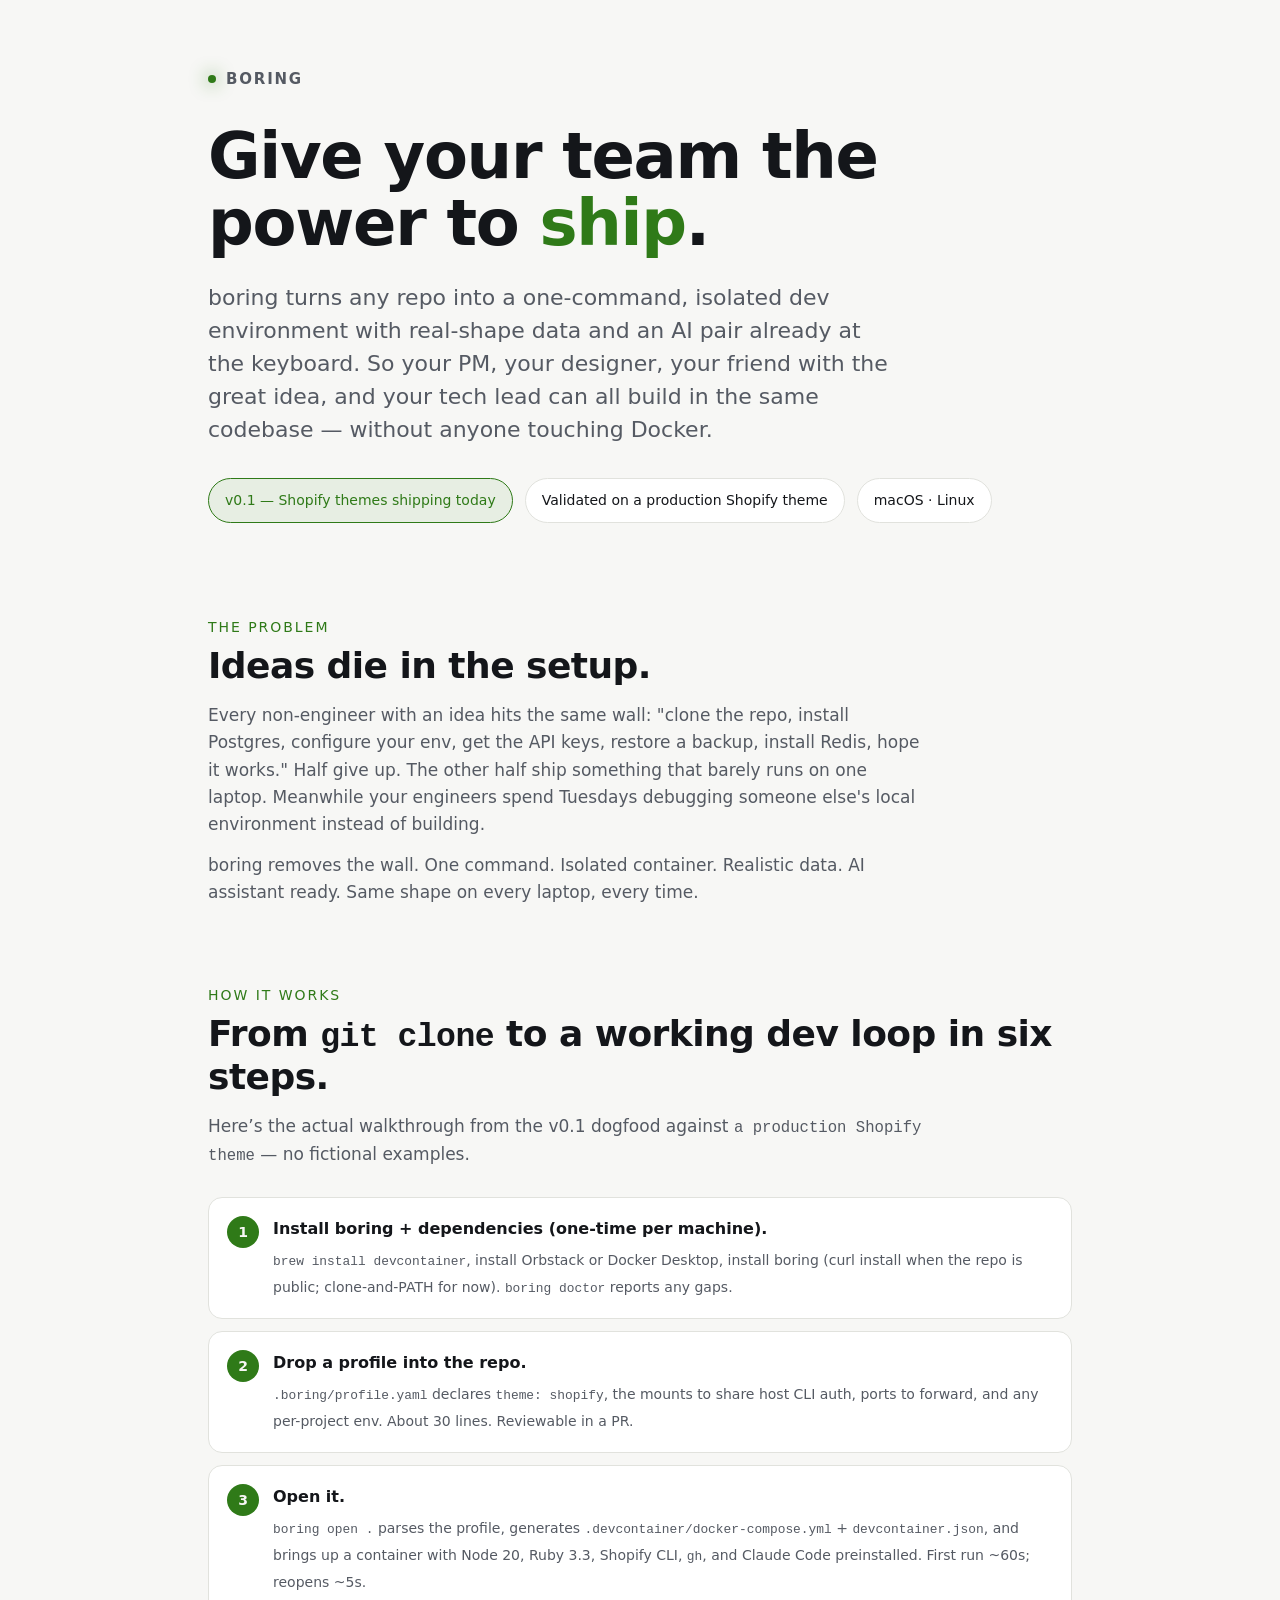
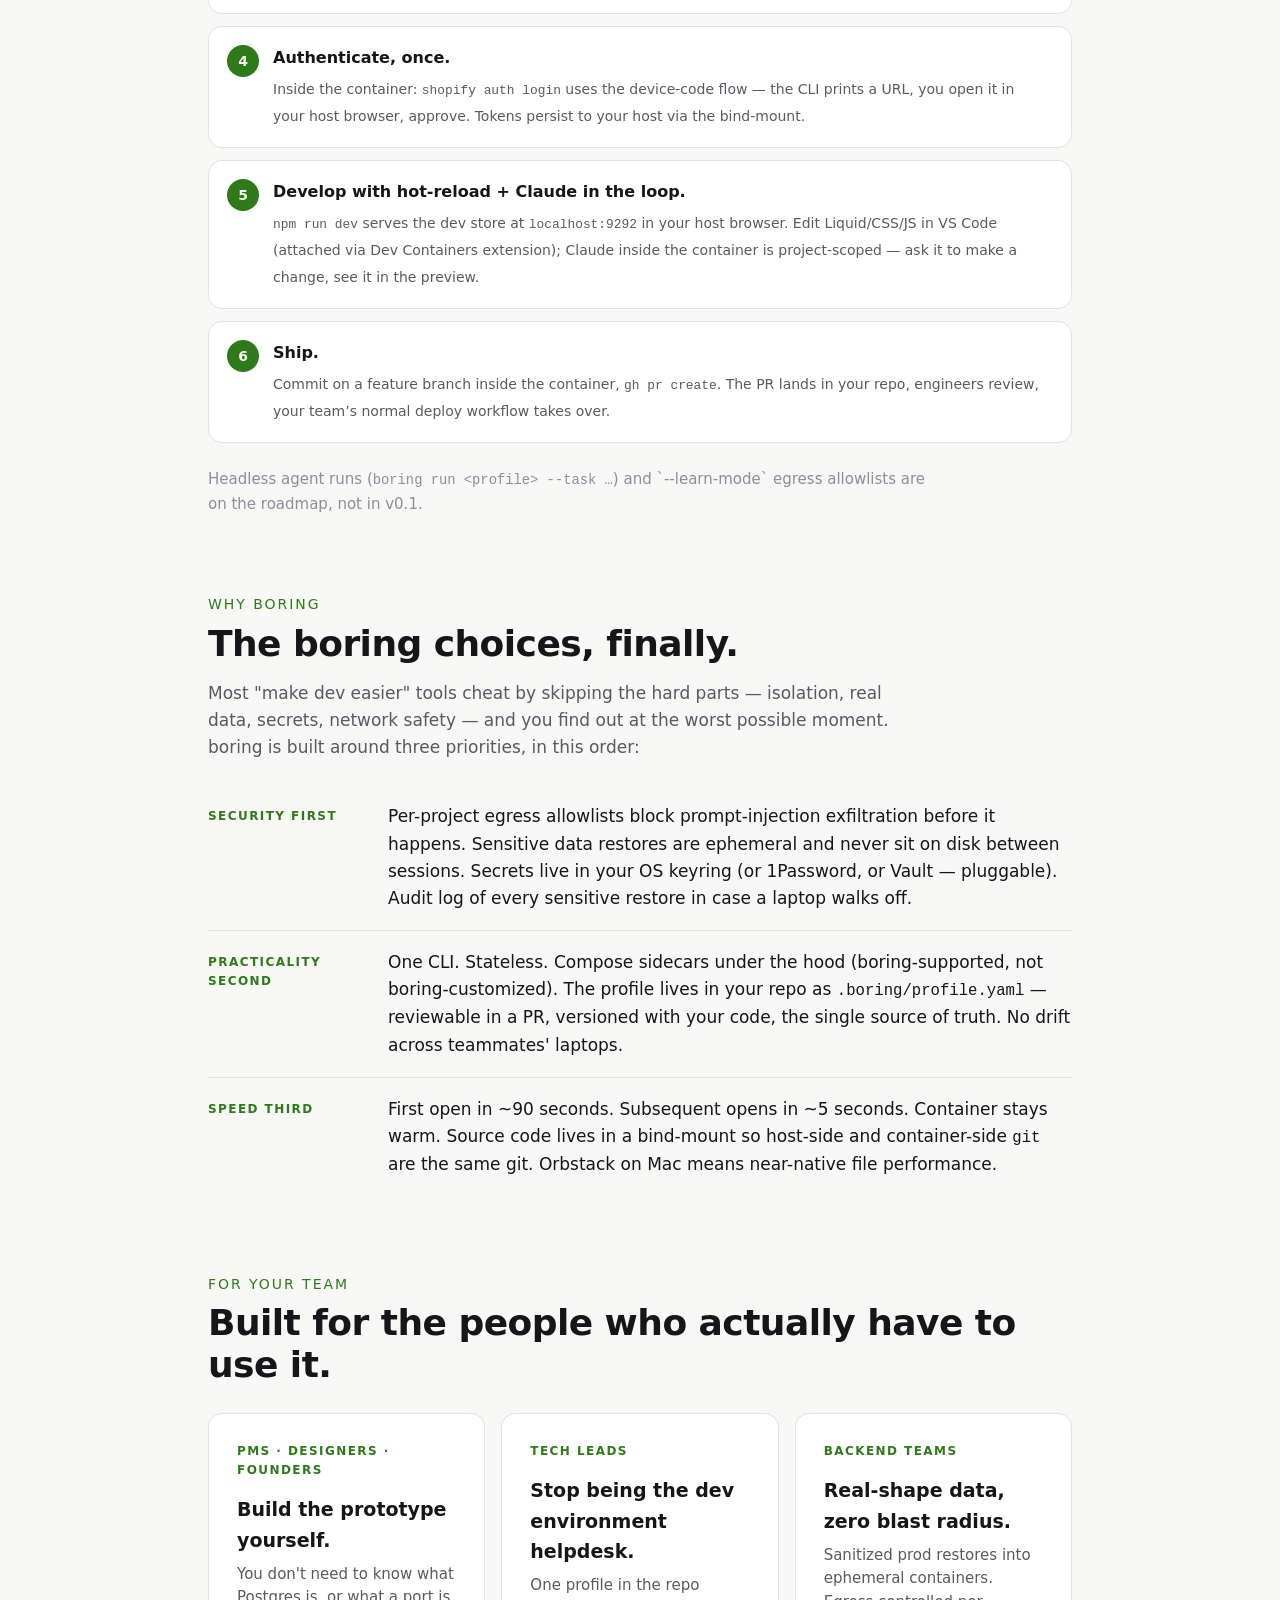
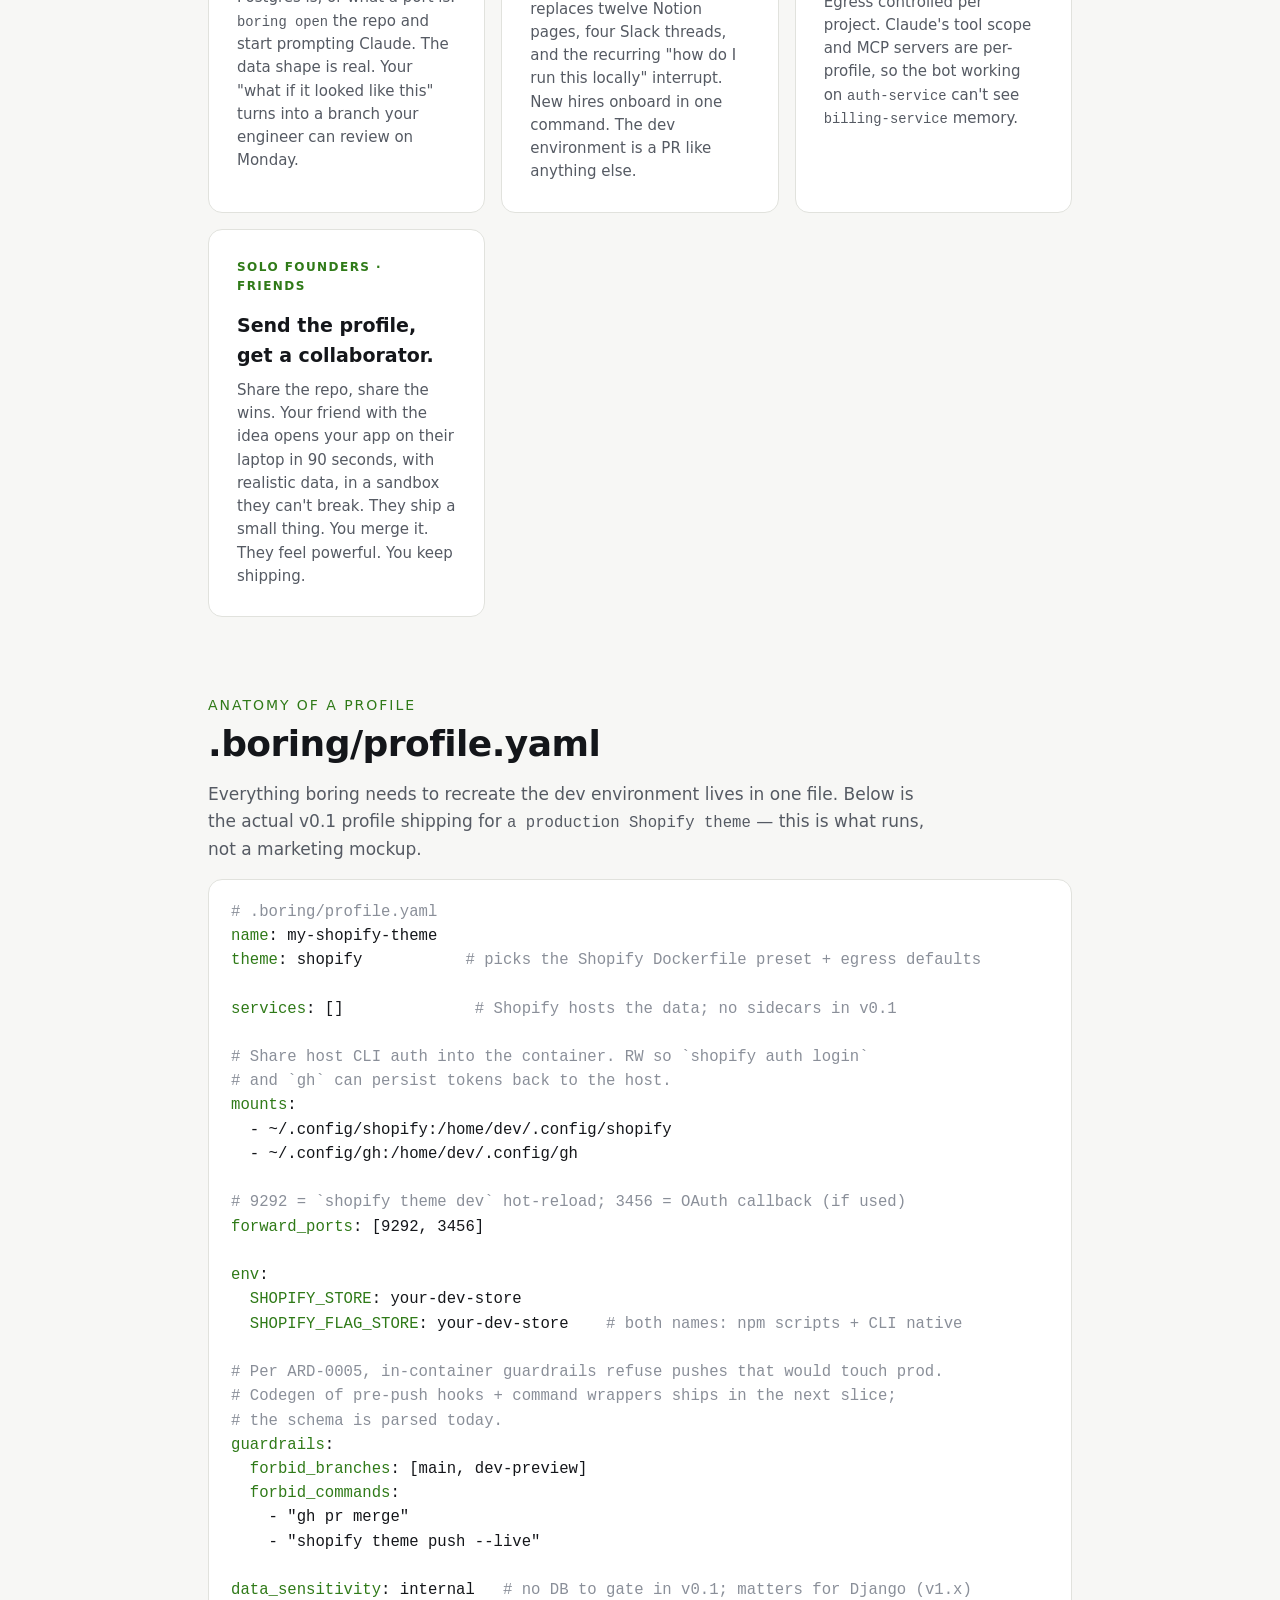
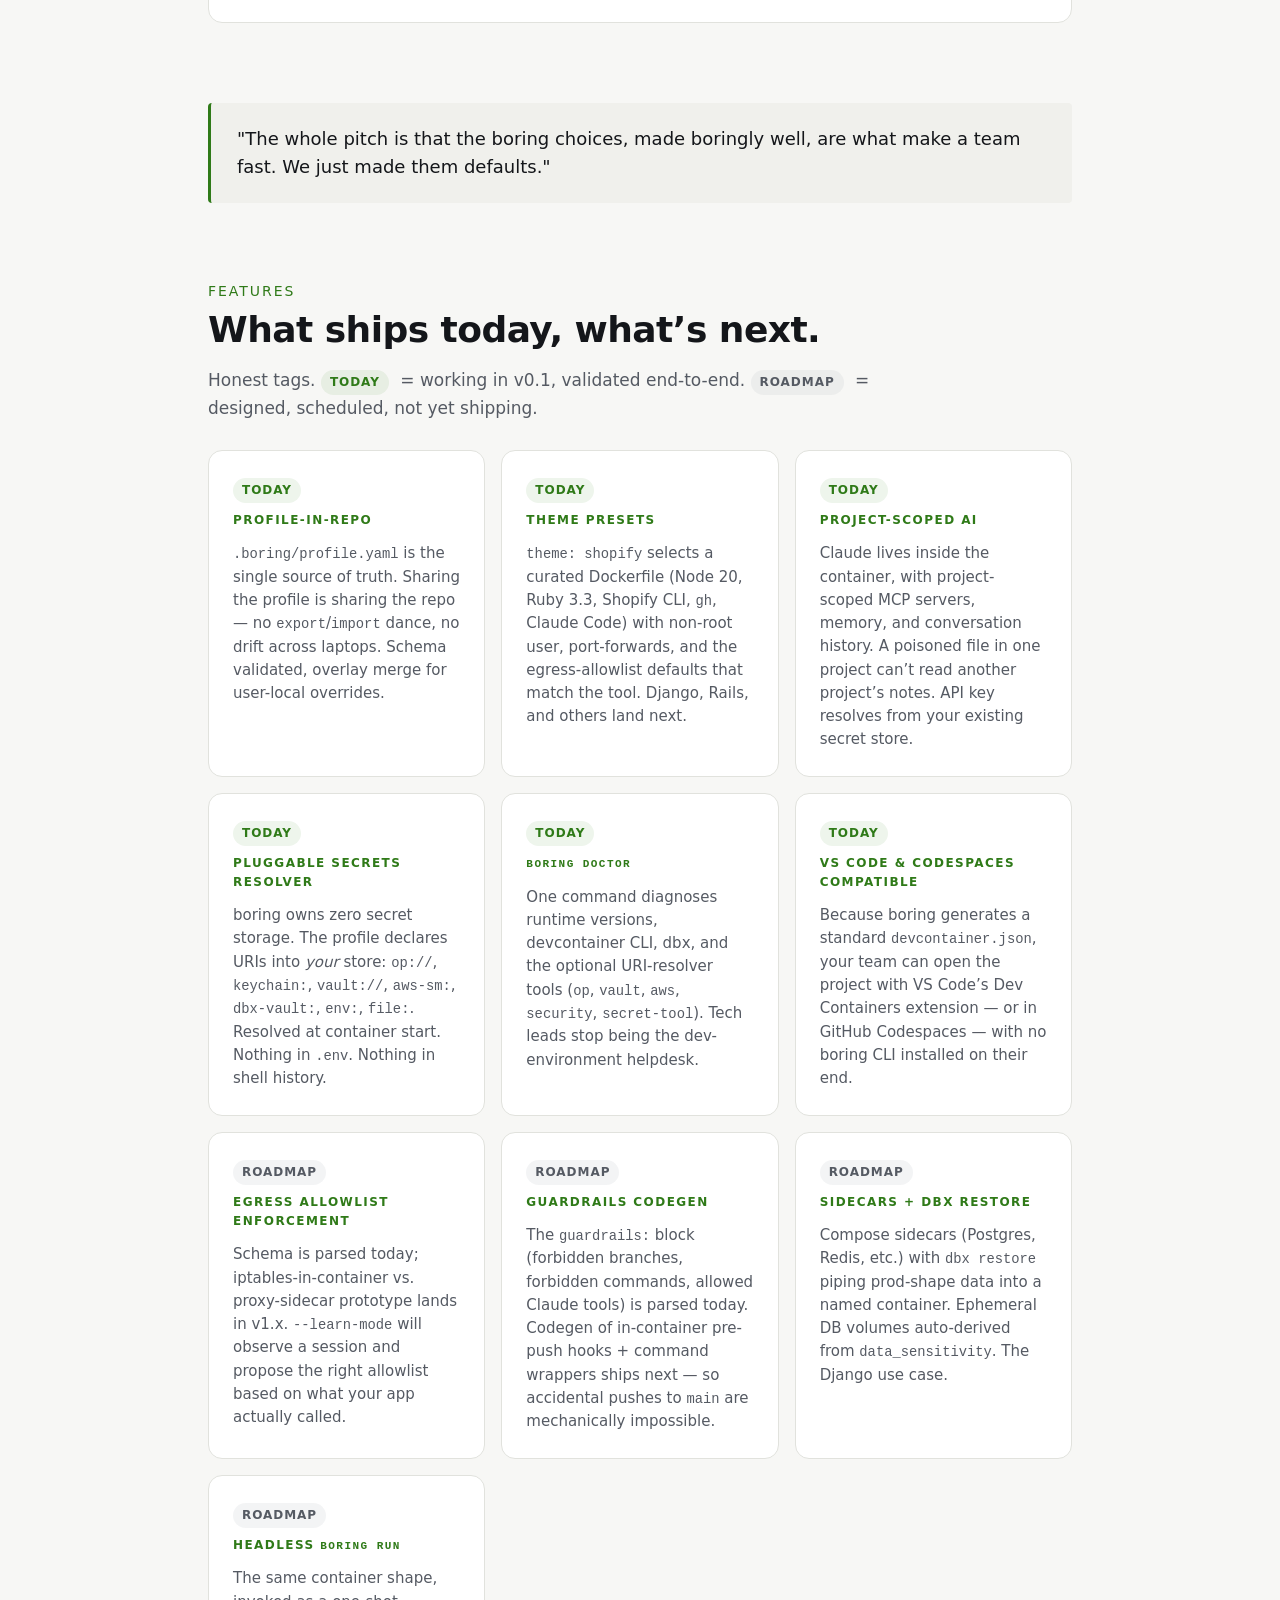
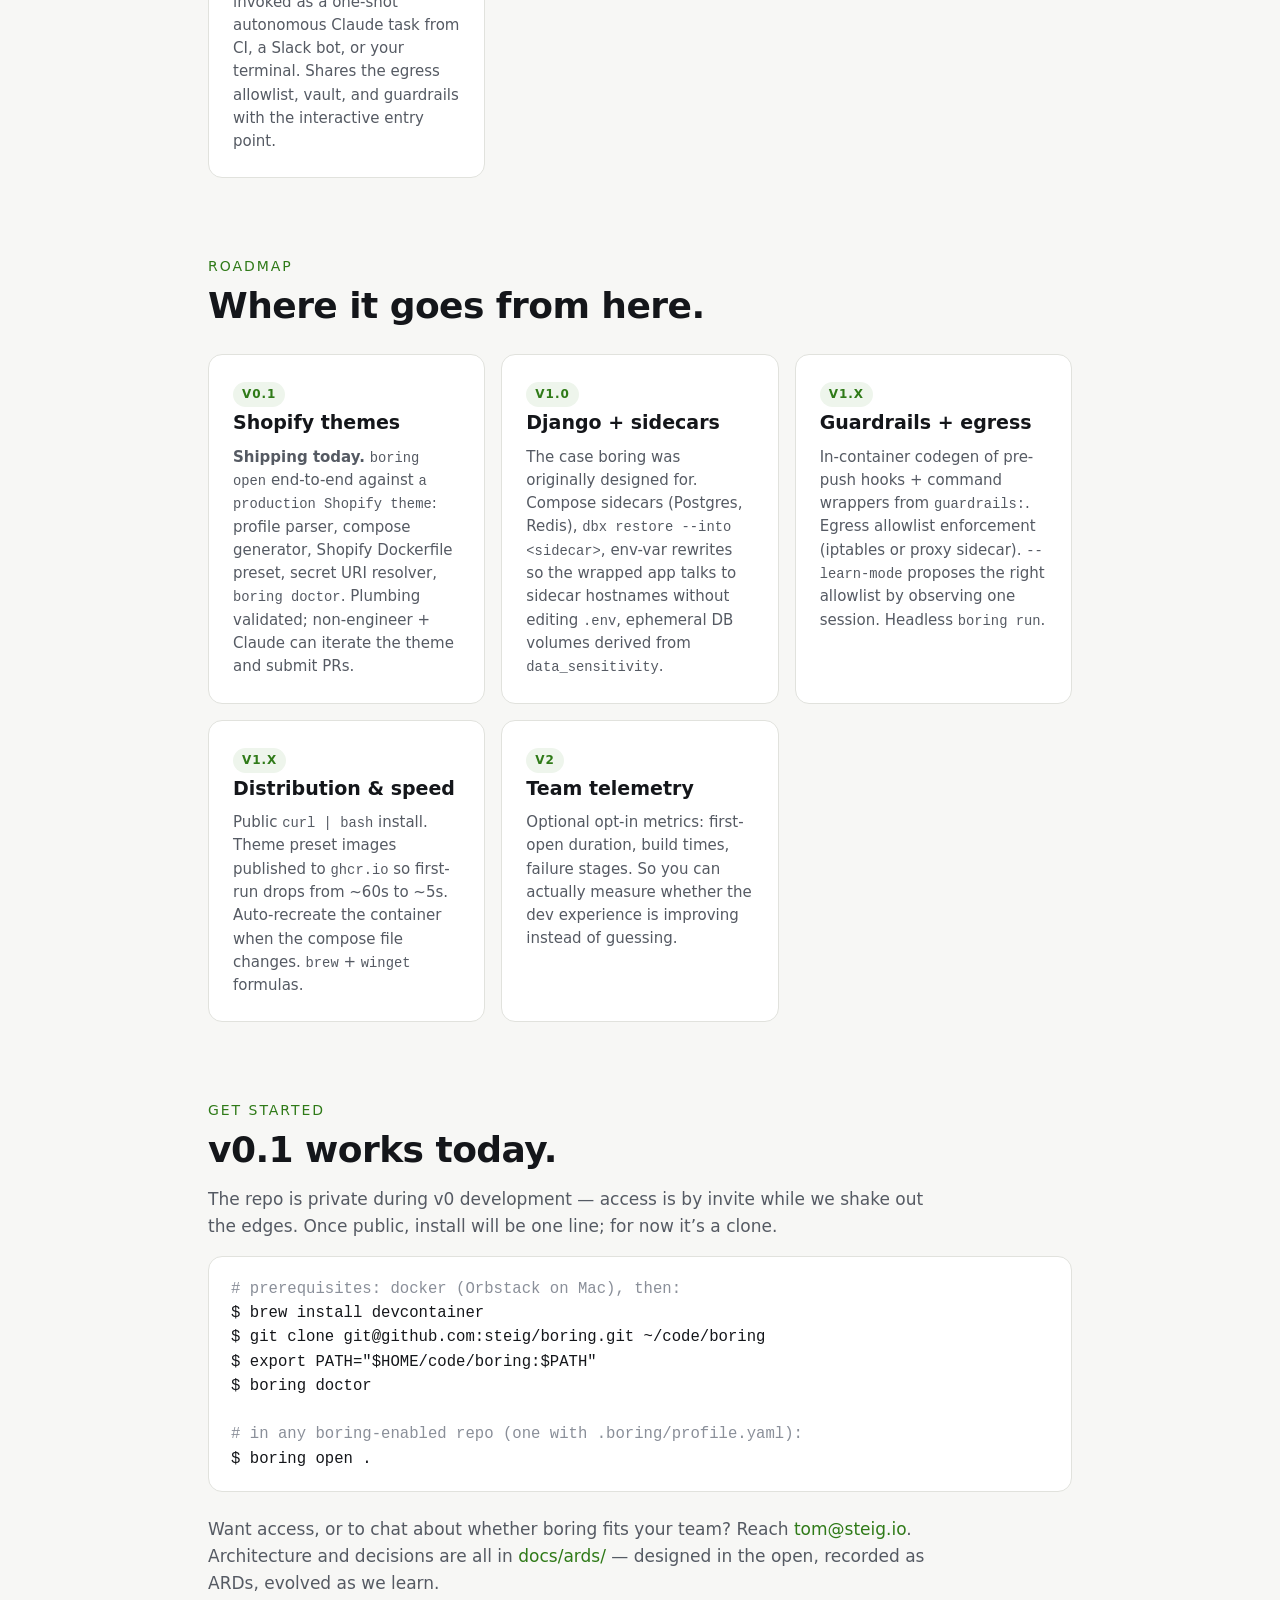
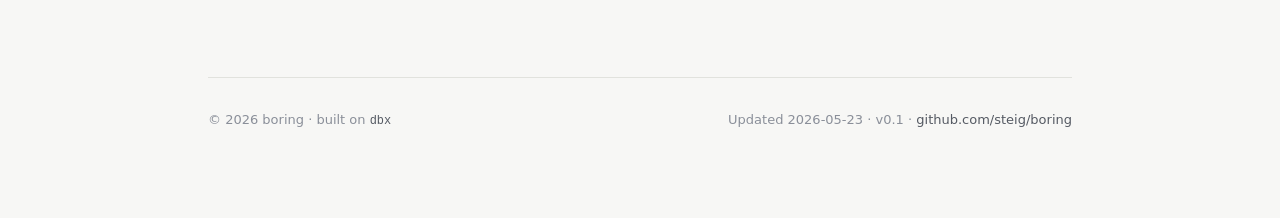
==== docs/index.html @ adfd0c3b "Initial commit: boring v0.1-dev — opinionated devcontainer launcher boring is a CLI that turns any r" ====
<!doctype html>
<html lang="en">
<head>
<meta charset="utf-8" />
<meta name="viewport" content="width=device-width, initial-scale=1" />
<title>boring — give your team the power to ship</title>
<meta name="description" content="boring is a CLI that turns any repo into a one-command, isolated dev environment with real-shape data. Built for teams who want non-engineers to ship safely." />
<style>
  :root {
    --bg: #0e0f12;
    --bg-elev: #16181d;
    --bg-elev-2: #1c1f26;
    --fg: #e8eaee;
    --fg-muted: #9aa0aa;
    --fg-soft: #6e747f;
    --accent: #c1ff72;
    --accent-soft: rgba(193, 255, 114, 0.12);
    --border: #2a2d36;
    --radius: 14px;
  }
  @media (prefers-color-scheme: light) {
    :root {
      --bg: #f7f7f5;
      --bg-elev: #ffffff;
      --bg-elev-2: #f0f0ec;
      --fg: #14161a;
      --fg-muted: #555a63;
      --fg-soft: #8a8f99;
      --accent: #2f7a18;
      --accent-soft: rgba(47, 122, 24, 0.08);
      --border: #e1e2dd;
    }
  }
  * { box-sizing: border-box; }
  html, body { margin: 0; padding: 0; }
  body {
    background: var(--bg);
    color: var(--fg);
    font-family: -apple-system, BlinkMacSystemFont, "Inter", "Segoe UI", system-ui, sans-serif;
    font-size: 17px;
    line-height: 1.6;
    -webkit-font-smoothing: antialiased;
  }
  .container {
    max-width: 920px;
    margin: 0 auto;
    padding: 64px 28px 96px;
  }
  header.hero {
    margin-bottom: 96px;
  }
  .brand {
    display: inline-flex;
    align-items: center;
    gap: 10px;
    font-weight: 600;
    font-size: 15px;
    color: var(--fg-muted);
    text-transform: uppercase;
    letter-spacing: 0.12em;
    margin-bottom: 32px;
  }
  .brand .dot {
    width: 8px; height: 8px; border-radius: 50%;
    background: var(--accent);
    box-shadow: 0 0 18px var(--accent);
  }
  h1 {
    font-size: clamp(36px, 6vw, 64px);
    line-height: 1.05;
    margin: 0 0 24px;
    letter-spacing: -0.02em;
    font-weight: 700;
  }
  h1 .accent { color: var(--accent); }
  .lede {
    font-size: clamp(18px, 2.2vw, 22px);
    line-height: 1.5;
    color: var(--fg-muted);
    max-width: 680px;
    margin: 0 0 32px;
  }
  .cta-row {
    display: flex;
    flex-wrap: wrap;
    gap: 12px;
    align-items: center;
  }
  .pill {
    display: inline-flex;
    align-items: center;
    gap: 8px;
    padding: 10px 16px;
    border-radius: 999px;
    background: var(--bg-elev);
    color: var(--fg);
    border: 1px solid var(--border);
    font-size: 14px;
    font-weight: 500;
  }
  .pill.accent {
    background: var(--accent-soft);
    border-color: var(--accent);
    color: var(--accent);
  }
  code, pre, .mono {
    font-family: "JetBrains Mono", "SF Mono", ui-monospace, Menlo, monospace;
    font-size: 0.92em;
  }
  pre {
    background: var(--bg-elev);
    border: 1px solid var(--border);
    border-radius: var(--radius);
    padding: 20px 22px;
    overflow-x: auto;
    line-height: 1.55;
  }
  pre .c { color: var(--fg-soft); }
  pre .a { color: var(--accent); }
  section {
    margin-bottom: 80px;
  }
  h2 {
    font-size: clamp(26px, 3.4vw, 36px);
    line-height: 1.15;
    margin: 0 0 16px;
    letter-spacing: -0.015em;
    font-weight: 700;
  }
  h2 .sub {
    display: block;
    font-size: 14px;
    font-weight: 500;
    color: var(--accent);
    text-transform: uppercase;
    letter-spacing: 0.14em;
    margin-bottom: 10px;
  }
  h3 {
    font-size: 19px;
    margin: 0 0 8px;
    font-weight: 600;
  }
  p { margin: 0 0 14px; }
  p.lead { color: var(--fg-muted); max-width: 720px; }
  .grid {
    display: grid;
    grid-template-columns: repeat(auto-fit, minmax(240px, 1fr));
    gap: 16px;
    margin-top: 28px;
  }
  .card {
    background: var(--bg-elev);
    border: 1px solid var(--border);
    border-radius: var(--radius);
    padding: 24px;
  }
  .card .kicker {
    color: var(--accent);
    font-size: 12px;
    font-weight: 600;
    text-transform: uppercase;
    letter-spacing: 0.12em;
    margin-bottom: 12px;
  }
  .card p { color: var(--fg-muted); margin: 0; font-size: 15px; line-height: 1.55; }
  .row {
    display: grid;
    grid-template-columns: 1fr 1fr;
    gap: 24px;
    align-items: start;
  }
  @media (max-width: 720px) { .row { grid-template-columns: 1fr; } }
  .steps {
    counter-reset: step;
    list-style: none;
    padding: 0;
    margin: 28px 0 0;
  }
  .steps li {
    counter-increment: step;
    padding: 18px 22px 18px 64px;
    position: relative;
    background: var(--bg-elev);
    border: 1px solid var(--border);
    border-radius: var(--radius);
    margin-bottom: 12px;
  }
  .steps li::before {
    content: counter(step);
    position: absolute;
    left: 18px;
    top: 18px;
    width: 32px;
    height: 32px;
    background: var(--accent);
    color: var(--bg);
    border-radius: 999px;
    display: flex;
    align-items: center;
    justify-content: center;
    font-weight: 700;
    font-size: 14px;
  }
  .steps li strong { font-size: 16px; display: block; margin-bottom: 4px; }
  .steps li span { color: var(--fg-muted); font-size: 14px; line-height: 1.5; }
  .audience {
    display: grid;
    grid-template-columns: repeat(auto-fit, minmax(260px, 1fr));
    gap: 16px;
    margin-top: 28px;
  }
  .audience .card { padding: 28px; }
  .audience h3 { margin-bottom: 8px; }
  .audience .who {
    color: var(--accent);
    font-size: 12px;
    font-weight: 600;
    text-transform: uppercase;
    letter-spacing: 0.12em;
    margin-bottom: 14px;
  }
  .audience p { font-size: 15px; }
  table.pillars { width: 100%; border-collapse: collapse; margin-top: 24px; }
  table.pillars td {
    padding: 18px 0;
    border-bottom: 1px solid var(--border);
    vertical-align: top;
  }
  table.pillars td:first-child {
    width: 180px;
    color: var(--accent);
    font-weight: 600;
    text-transform: uppercase;
    font-size: 12px;
    letter-spacing: 0.12em;
    padding-top: 22px;
  }
  table.pillars tr:last-child td { border-bottom: none; }
  .quote {
    background: var(--bg-elev-2);
    border-left: 3px solid var(--accent);
    padding: 22px 26px;
    border-radius: 4px;
    margin: 36px 0;
    color: var(--fg);
    font-size: 18px;
    line-height: 1.55;
  }
  footer {
    margin-top: 80px;
    padding-top: 32px;
    border-top: 1px solid var(--border);
    color: var(--fg-soft);
    font-size: 13px;
    display: flex;
    flex-wrap: wrap;
    gap: 12px;
    justify-content: space-between;
  }
  footer a { color: var(--fg-muted); }
  a { color: var(--accent); text-decoration: none; }
  a:hover { text-decoration: underline; }
  .tag {
    display: inline-block;
    padding: 3px 9px;
    border-radius: 999px;
    background: var(--accent-soft);
    color: var(--accent);
    font-size: 12px;
    font-weight: 600;
    margin-right: 6px;
    text-transform: uppercase;
    letter-spacing: 0.08em;
  }
</style>
</head>
<body>
<main class="container">

  <header class="hero">
    <div class="brand"><span class="dot"></span> boring</div>
    <h1>Give your team the power to <span class="accent">ship</span>.</h1>
    <p class="lede">
      boring turns any repo into a one-command, isolated dev environment with real-shape data and an AI pair already at the keyboard. So your PM, your designer, your friend with the great idea, and your tech lead can all build in the same codebase &mdash; without anyone touching Docker.
    </p>
    <div class="cta-row">
      <span class="pill accent">v0.1 &mdash; Shopify themes shipping today</span>
      <span class="pill">Validated on a production Shopify theme</span>
      <span class="pill">macOS &middot; Linux</span>
    </div>
  </header>

  <section>
    <h2><span class="sub">The problem</span>Ideas die in the setup.</h2>
    <p class="lead">
      Every non-engineer with an idea hits the same wall: "clone the repo, install Postgres, configure your env, get the API keys, restore a backup, install Redis, hope it works." Half give up. The other half ship something that barely runs on one laptop. Meanwhile your engineers spend Tuesdays debugging someone else's local environment instead of building.
    </p>
    <p class="lead">
      boring removes the wall. One command. Isolated container. Realistic data. AI assistant ready. Same shape on every laptop, every time.
    </p>
  </section>

  <section>
    <h2><span class="sub">How it works</span>From <code>git clone</code> to a working dev loop in six steps.</h2>
    <p class="lead">
      Here&rsquo;s the actual walkthrough from the v0.1 dogfood against <code>a production Shopify theme</code> &mdash; no fictional examples.
    </p>
    <ol class="steps">
      <li>
        <strong>Install boring + dependencies (one-time per machine).</strong>
        <span><code>brew install devcontainer</code>, install Orbstack or Docker Desktop, install boring (curl install when the repo is public; clone-and-PATH for now). <code>boring doctor</code> reports any gaps.</span>
      </li>
      <li>
        <strong>Drop a profile into the repo.</strong>
        <span><code>.boring/profile.yaml</code> declares <code>theme: shopify</code>, the mounts to share host CLI auth, ports to forward, and any per-project env. About 30 lines. Reviewable in a PR.</span>
      </li>
      <li>
        <strong>Open it.</strong>
        <span><code>boring open .</code> parses the profile, generates <code>.devcontainer/docker-compose.yml</code> + <code>devcontainer.json</code>, and brings up a container with Node 20, Ruby 3.3, Shopify CLI, <code>gh</code>, and Claude Code preinstalled. First run ~60s; reopens ~5s.</span>
      </li>
      <li>
        <strong>Authenticate, once.</strong>
        <span>Inside the container: <code>shopify auth login</code> uses the device-code flow &mdash; the CLI prints a URL, you open it in your host browser, approve. Tokens persist to your host via the bind-mount.</span>
      </li>
      <li>
        <strong>Develop with hot-reload + Claude in the loop.</strong>
        <span><code>npm run dev</code> serves the dev store at <code>localhost:9292</code> in your host browser. Edit Liquid/CSS/JS in VS Code (attached via Dev Containers extension); Claude inside the container is project-scoped &mdash; ask it to make a change, see it in the preview.</span>
      </li>
      <li>
        <strong>Ship.</strong>
        <span>Commit on a feature branch inside the container, <code>gh pr create</code>. The PR lands in your repo, engineers review, your team&rsquo;s normal deploy workflow takes over.</span>
      </li>
    </ol>
    <p class="lead" style="margin-top: 24px; font-size: 15px; color: var(--fg-soft);">
      Headless agent runs (<code>boring run &lt;profile&gt; --task &hellip;</code>) and `--learn-mode` egress allowlists are on the roadmap, not in v0.1.
    </p>
  </section>

  <section>
    <h2><span class="sub">Why boring</span>The boring choices, finally.</h2>
    <p class="lead">
      Most "make dev easier" tools cheat by skipping the hard parts &mdash; isolation, real data, secrets, network safety &mdash; and you find out at the worst possible moment. boring is built around three priorities, in this order:
    </p>
    <table class="pillars">
      <tr>
        <td>Security first</td>
        <td>
          Per-project egress allowlists block prompt-injection exfiltration before it happens. Sensitive data restores are ephemeral and never sit on disk between sessions. Secrets live in your OS keyring (or 1Password, or Vault &mdash; pluggable). Audit log of every sensitive restore in case a laptop walks off.
        </td>
      </tr>
      <tr>
        <td>Practicality second</td>
        <td>
          One CLI. Stateless. Compose sidecars under the hood (boring-supported, not boring-customized). The profile lives in your repo as <code>.boring/profile.yaml</code> &mdash; reviewable in a PR, versioned with your code, the single source of truth. No drift across teammates' laptops.
        </td>
      </tr>
      <tr>
        <td>Speed third</td>
        <td>
          First open in ~90 seconds. Subsequent opens in ~5 seconds. Container stays warm. Source code lives in a bind-mount so host-side and container-side <code>git</code> are the same git. Orbstack on Mac means near-native file performance.
        </td>
      </tr>
    </table>
  </section>

  <section>
    <h2><span class="sub">For your team</span>Built for the people who actually have to use it.</h2>
    <div class="audience">
      <div class="card">
        <div class="who">PMs &middot; designers &middot; founders</div>
        <h3>Build the prototype yourself.</h3>
        <p>You don't need to know what Postgres is, or what a port is. <code>boring open</code> the repo and start prompting Claude. The data shape is real. Your "what if it looked like this" turns into a branch your engineer can review on Monday.</p>
      </div>
      <div class="card">
        <div class="who">Tech leads</div>
        <h3>Stop being the dev environment helpdesk.</h3>
        <p>One profile in the repo replaces twelve Notion pages, four Slack threads, and the recurring "how do I run this locally" interrupt. New hires onboard in one command. The dev environment is a PR like anything else.</p>
      </div>
      <div class="card">
        <div class="who">Backend teams</div>
        <h3>Real-shape data, zero blast radius.</h3>
        <p>Sanitized prod restores into ephemeral containers. Egress controlled per project. Claude's tool scope and MCP servers are per-profile, so the bot working on <code>auth-service</code> can't see <code>billing-service</code> memory.</p>
      </div>
      <div class="card">
        <div class="who">Solo founders &middot; friends</div>
        <h3>Send the profile, get a collaborator.</h3>
        <p>Share the repo, share the wins. Your friend with the idea opens your app on their laptop in 90 seconds, with realistic data, in a sandbox they can't break. They ship a small thing. You merge it. They feel powerful. You keep shipping.</p>
      </div>
    </div>
  </section>

  <section>
    <h2><span class="sub">Anatomy of a profile</span>.boring/profile.yaml</h2>
    <p class="lead">
      Everything boring needs to recreate the dev environment lives in one file. Below is the actual v0.1 profile shipping for <code>a production Shopify theme</code> &mdash; this is what runs, not a marketing mockup.
    </p>
<pre><span class="c"># .boring/profile.yaml</span>
<span class="a">name</span>: my-shopify-theme
<span class="a">theme</span>: shopify           <span class="c"># picks the Shopify Dockerfile preset + egress defaults</span>

<span class="a">services</span>: []              <span class="c"># Shopify hosts the data; no sidecars in v0.1</span>

<span class="c"># Share host CLI auth into the container. RW so `shopify auth login`</span>
<span class="c"># and `gh` can persist tokens back to the host.</span>
<span class="a">mounts</span>:
  - ~/.config/shopify:/home/dev/.config/shopify
  - ~/.config/gh:/home/dev/.config/gh

<span class="c"># 9292 = `shopify theme dev` hot-reload; 3456 = OAuth callback (if used)</span>
<span class="a">forward_ports</span>: [9292, 3456]

<span class="a">env</span>:
  <span class="a">SHOPIFY_STORE</span>: your-dev-store
  <span class="a">SHOPIFY_FLAG_STORE</span>: your-dev-store    <span class="c"># both names: npm scripts + CLI native</span>

<span class="c"># Per ARD-0005, in-container guardrails refuse pushes that would touch prod.</span>
<span class="c"># Codegen of pre-push hooks + command wrappers ships in the next slice;</span>
<span class="c"># the schema is parsed today.</span>
<span class="a">guardrails</span>:
  <span class="a">forbid_branches</span>: [main, dev-preview]
  <span class="a">forbid_commands</span>:
    - "gh pr merge"
    - "shopify theme push --live"

<span class="a">data_sensitivity</span>: internal   <span class="c"># no DB to gate in v0.1; matters for Django (v1.x)</span></pre>
  </section>

  <section>
    <div class="quote">
      "The whole pitch is that the boring choices, made boringly well, are what make a team fast. We just made them defaults."
    </div>
  </section>

  <section>
    <h2><span class="sub">Features</span>What ships today, what&rsquo;s next.</h2>
    <p class="lead">
      Honest tags. <span class="tag">today</span> = working in v0.1, validated end-to-end. <span class="tag" style="background: rgba(154, 160, 170, 0.12); color: var(--fg-muted);">roadmap</span> = designed, scheduled, not yet shipping.
    </p>
    <div class="grid">
      <div class="card">
        <span class="tag">today</span>
        <div class="kicker" style="margin-top: 8px;">Profile-in-repo</div>
        <p><code>.boring/profile.yaml</code> is the single source of truth. Sharing the profile is sharing the repo &mdash; no <code>export</code>/<code>import</code> dance, no drift across laptops. Schema validated, overlay merge for user-local overrides.</p>
      </div>
      <div class="card">
        <span class="tag">today</span>
        <div class="kicker" style="margin-top: 8px;">Theme presets</div>
        <p><code>theme: shopify</code> selects a curated Dockerfile (Node 20, Ruby 3.3, Shopify CLI, <code>gh</code>, Claude Code) with non-root user, port-forwards, and the egress-allowlist defaults that match the tool. Django, Rails, and others land next.</p>
      </div>
      <div class="card">
        <span class="tag">today</span>
        <div class="kicker" style="margin-top: 8px;">Project-scoped AI</div>
        <p>Claude lives inside the container, with project-scoped MCP servers, memory, and conversation history. A poisoned file in one project can&rsquo;t read another project&rsquo;s notes. API key resolves from your existing secret store.</p>
      </div>
      <div class="card">
        <span class="tag">today</span>
        <div class="kicker" style="margin-top: 8px;">Pluggable secrets resolver</div>
        <p>boring owns zero secret storage. The profile declares URIs into <em>your</em> store: <code>op://</code>, <code>keychain:</code>, <code>vault://</code>, <code>aws-sm:</code>, <code>dbx-vault:</code>, <code>env:</code>, <code>file:</code>. Resolved at container start. Nothing in <code>.env</code>. Nothing in shell history.</p>
      </div>
      <div class="card">
        <span class="tag">today</span>
        <div class="kicker" style="margin-top: 8px;"><code>boring doctor</code></div>
        <p>One command diagnoses runtime versions, devcontainer CLI, dbx, and the optional URI-resolver tools (<code>op</code>, <code>vault</code>, <code>aws</code>, <code>security</code>, <code>secret-tool</code>). Tech leads stop being the dev-environment helpdesk.</p>
      </div>
      <div class="card">
        <span class="tag">today</span>
        <div class="kicker" style="margin-top: 8px;">VS Code &amp; Codespaces compatible</div>
        <p>Because boring generates a standard <code>devcontainer.json</code>, your team can open the project with VS Code&rsquo;s Dev Containers extension &mdash; or in GitHub Codespaces &mdash; with no boring CLI installed on their end.</p>
      </div>
      <div class="card">
        <span class="tag" style="background: rgba(154, 160, 170, 0.12); color: var(--fg-muted);">roadmap</span>
        <div class="kicker" style="margin-top: 8px;">Egress allowlist enforcement</div>
        <p>Schema is parsed today; iptables-in-container vs. proxy-sidecar prototype lands in v1.x. <code>--learn-mode</code> will observe a session and propose the right allowlist based on what your app actually called.</p>
      </div>
      <div class="card">
        <span class="tag" style="background: rgba(154, 160, 170, 0.12); color: var(--fg-muted);">roadmap</span>
        <div class="kicker" style="margin-top: 8px;">Guardrails codegen</div>
        <p>The <code>guardrails:</code> block (forbidden branches, forbidden commands, allowed Claude tools) is parsed today. Codegen of in-container pre-push hooks + command wrappers ships next &mdash; so accidental pushes to <code>main</code> are mechanically impossible.</p>
      </div>
      <div class="card">
        <span class="tag" style="background: rgba(154, 160, 170, 0.12); color: var(--fg-muted);">roadmap</span>
        <div class="kicker" style="margin-top: 8px;">Sidecars + dbx restore</div>
        <p>Compose sidecars (Postgres, Redis, etc.) with <code>dbx restore</code> piping prod-shape data into a named container. Ephemeral DB volumes auto-derived from <code>data_sensitivity</code>. The Django use case.</p>
      </div>
      <div class="card">
        <span class="tag" style="background: rgba(154, 160, 170, 0.12); color: var(--fg-muted);">roadmap</span>
        <div class="kicker" style="margin-top: 8px;">Headless <code>boring run</code></div>
        <p>The same container shape, invoked as a one-shot autonomous Claude task from CI, a Slack bot, or your terminal. Shares the egress allowlist, vault, and guardrails with the interactive entry point.</p>
      </div>
    </div>
  </section>

  <section>
    <h2><span class="sub">Roadmap</span>Where it goes from here.</h2>
    <div class="grid">
      <div class="card">
        <span class="tag">v0.1</span>
        <h3>Shopify themes</h3>
        <p><strong>Shipping today.</strong> <code>boring open</code> end-to-end against <code>a production Shopify theme</code>: profile parser, compose generator, Shopify Dockerfile preset, secret URI resolver, <code>boring doctor</code>. Plumbing validated; non-engineer + Claude can iterate the theme and submit PRs.</p>
      </div>
      <div class="card">
        <span class="tag">v1.0</span>
        <h3>Django + sidecars</h3>
        <p>The case boring was originally designed for. Compose sidecars (Postgres, Redis), <code>dbx restore --into &lt;sidecar&gt;</code>, env-var rewrites so the wrapped app talks to sidecar hostnames without editing <code>.env</code>, ephemeral DB volumes derived from <code>data_sensitivity</code>.</p>
      </div>
      <div class="card">
        <span class="tag">v1.x</span>
        <h3>Guardrails + egress</h3>
        <p>In-container codegen of pre-push hooks + command wrappers from <code>guardrails:</code>. Egress allowlist enforcement (iptables or proxy sidecar). <code>--learn-mode</code> proposes the right allowlist by observing one session. Headless <code>boring run</code>.</p>
      </div>
      <div class="card">
        <span class="tag">v1.x</span>
        <h3>Distribution &amp; speed</h3>
        <p>Public <code>curl | bash</code> install. Theme preset images published to <code>ghcr.io</code> so first-run drops from ~60s to ~5s. Auto-recreate the container when the compose file changes. <code>brew</code> + <code>winget</code> formulas.</p>
      </div>
      <div class="card">
        <span class="tag">v2</span>
        <h3>Team telemetry</h3>
        <p>Optional opt-in metrics: first-open duration, build times, failure stages. So you can actually measure whether the dev experience is improving instead of guessing.</p>
      </div>
    </div>
  </section>

  <section>
    <h2><span class="sub">Get started</span>v0.1 works today.</h2>
    <p class="lead">
      The repo is private during v0 development &mdash; access is by invite while we shake out the edges. Once public, install will be one line; for now it&rsquo;s a clone.
    </p>
<pre><span class="c"># prerequisites: docker (Orbstack on Mac), then:</span>
$ brew install devcontainer
$ git clone git@github.com:steig/boring.git ~/code/boring
$ export PATH="$HOME/code/boring:$PATH"
$ boring doctor

<span class="c"># in any boring-enabled repo (one with .boring/profile.yaml):</span>
$ boring open .</pre>
    <p class="lead" style="margin-top: 24px;">
      Want access, or to chat about whether boring fits your team? Reach <a href="mailto:tom@steig.io">tom@steig.io</a>. Architecture and decisions are all in <a href="https://github.com/steig/boring/tree/main/docs/ards">docs/ards/</a> &mdash; designed in the open, recorded as ARDs, evolved as we learn.
    </p>
  </section>

  <footer>
    <span>&copy; 2026 boring &middot; built on <a href="https://github.com/steig/dbx"><code>dbx</code></a></span>
    <span>Updated 2026-05-23 &middot; v0.1 &middot; <a href="https://github.com/steig/boring">github.com/steig/boring</a></span>
  </footer>

</main>
</body>
</html>
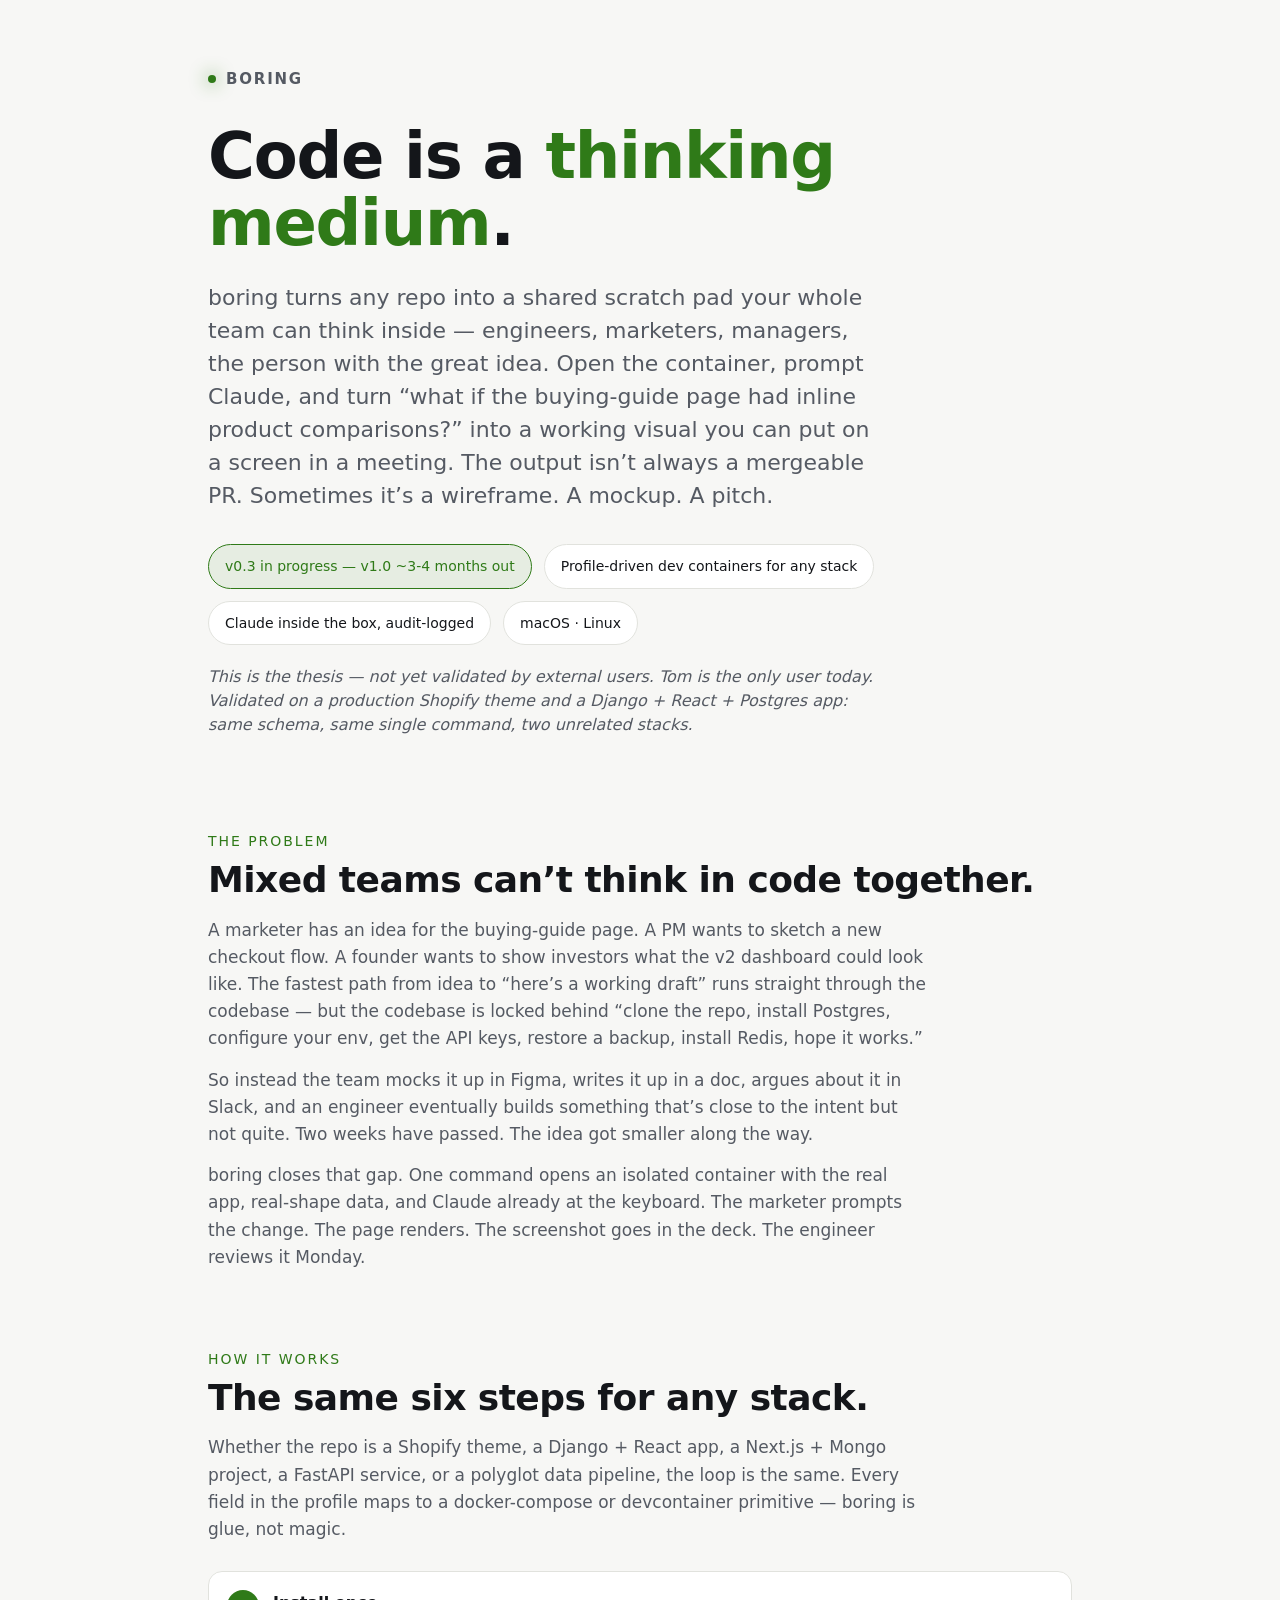
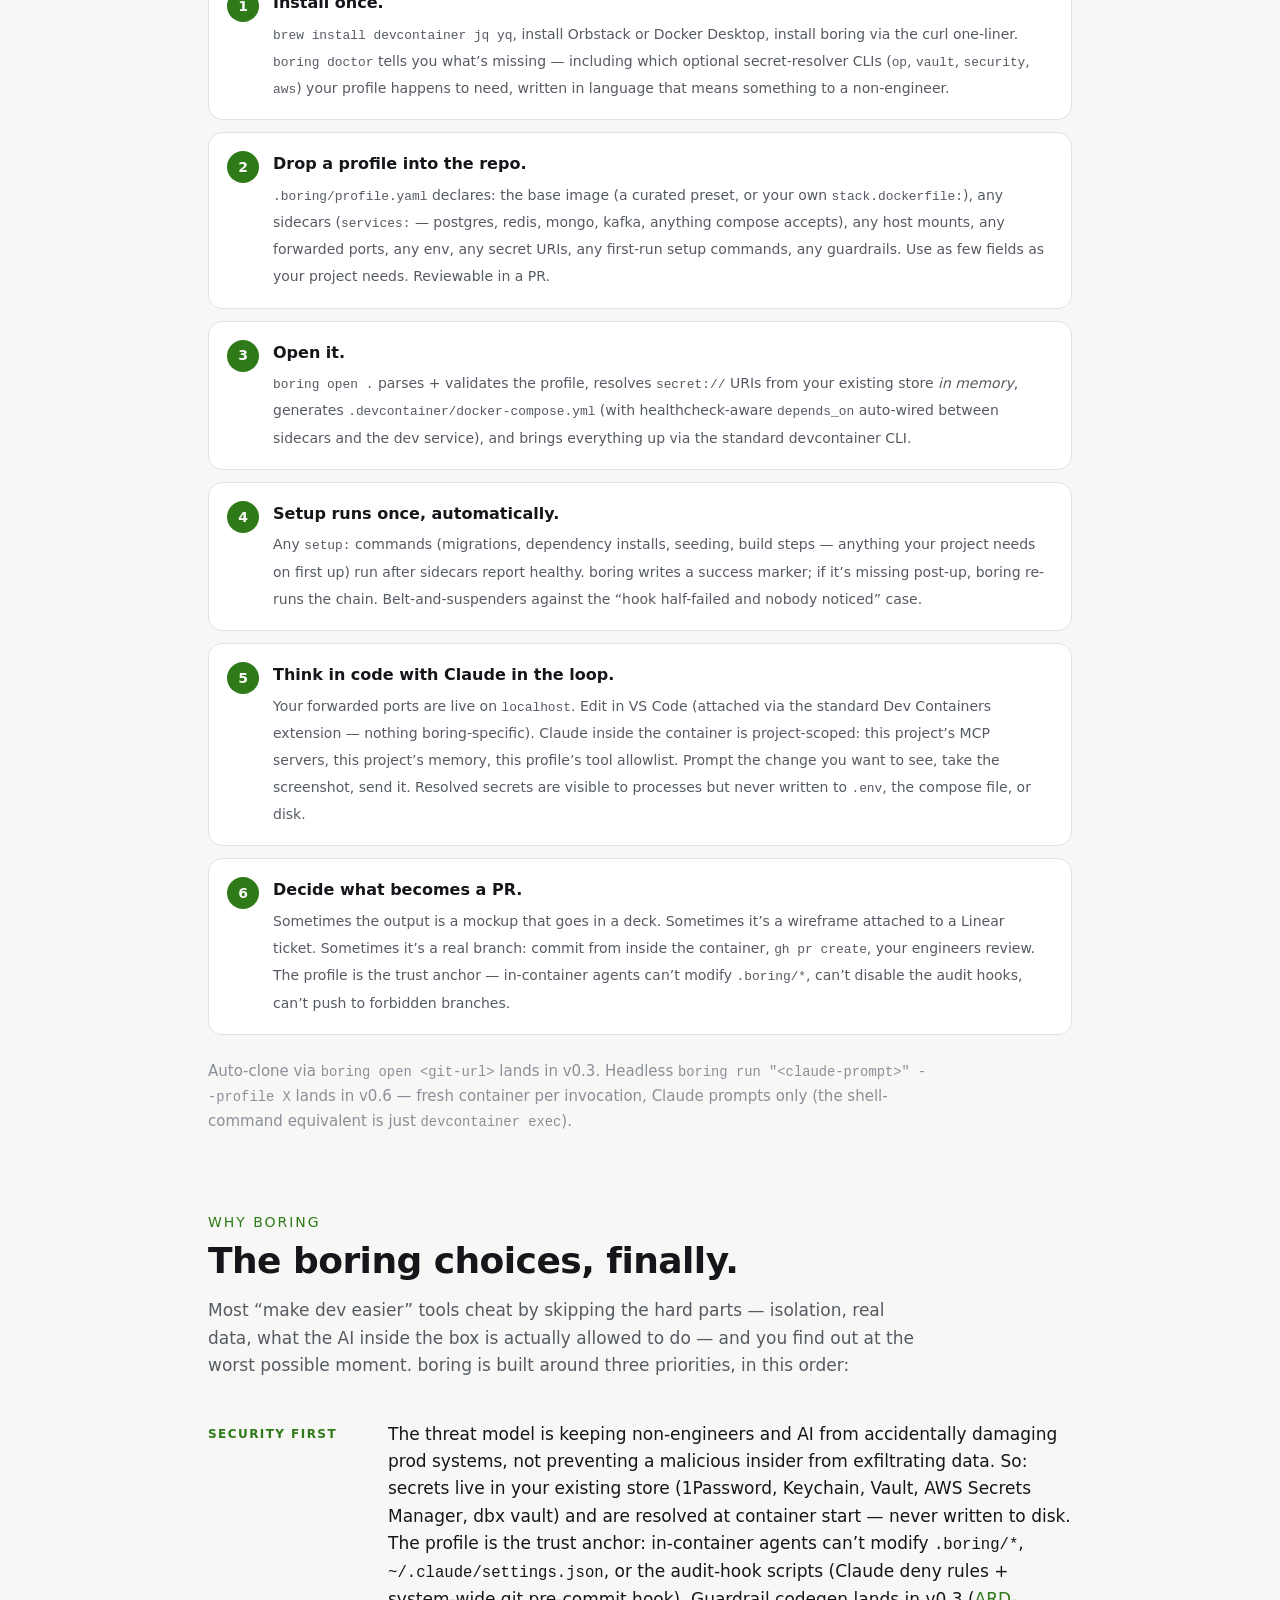
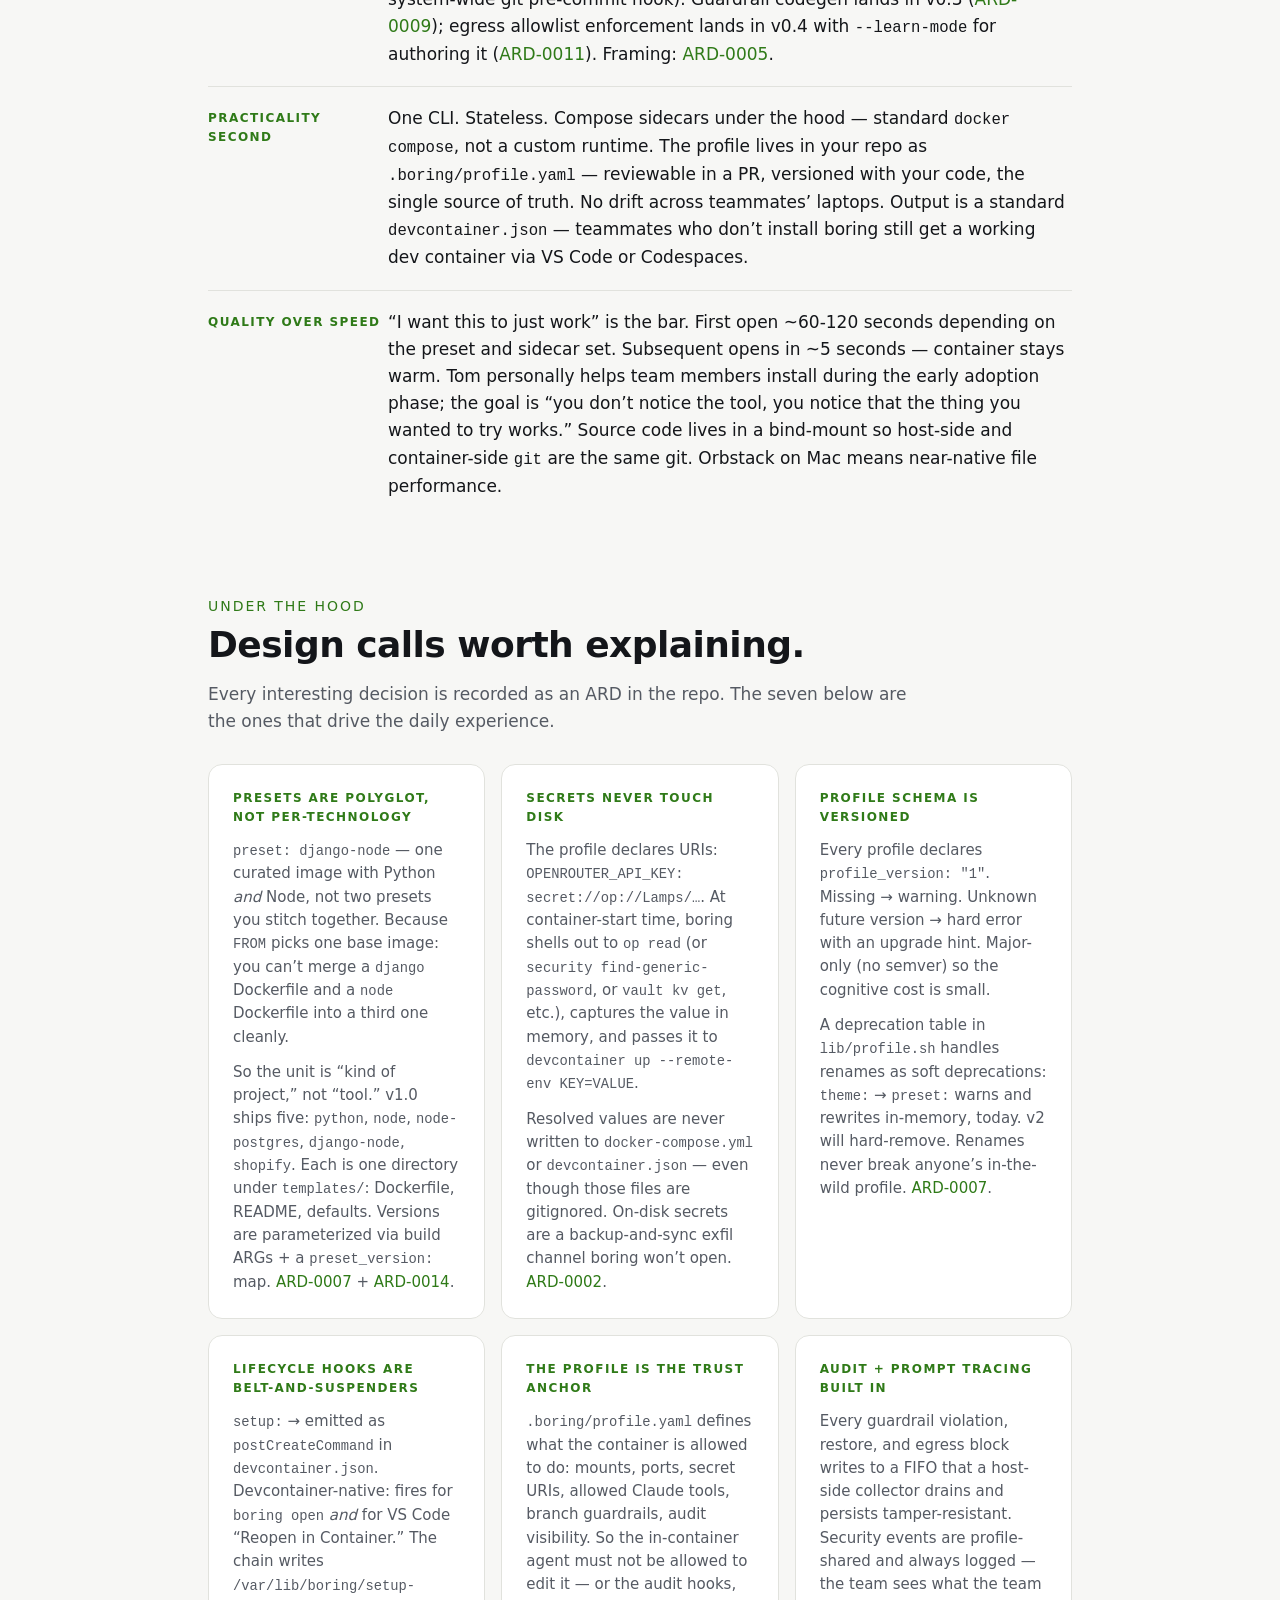
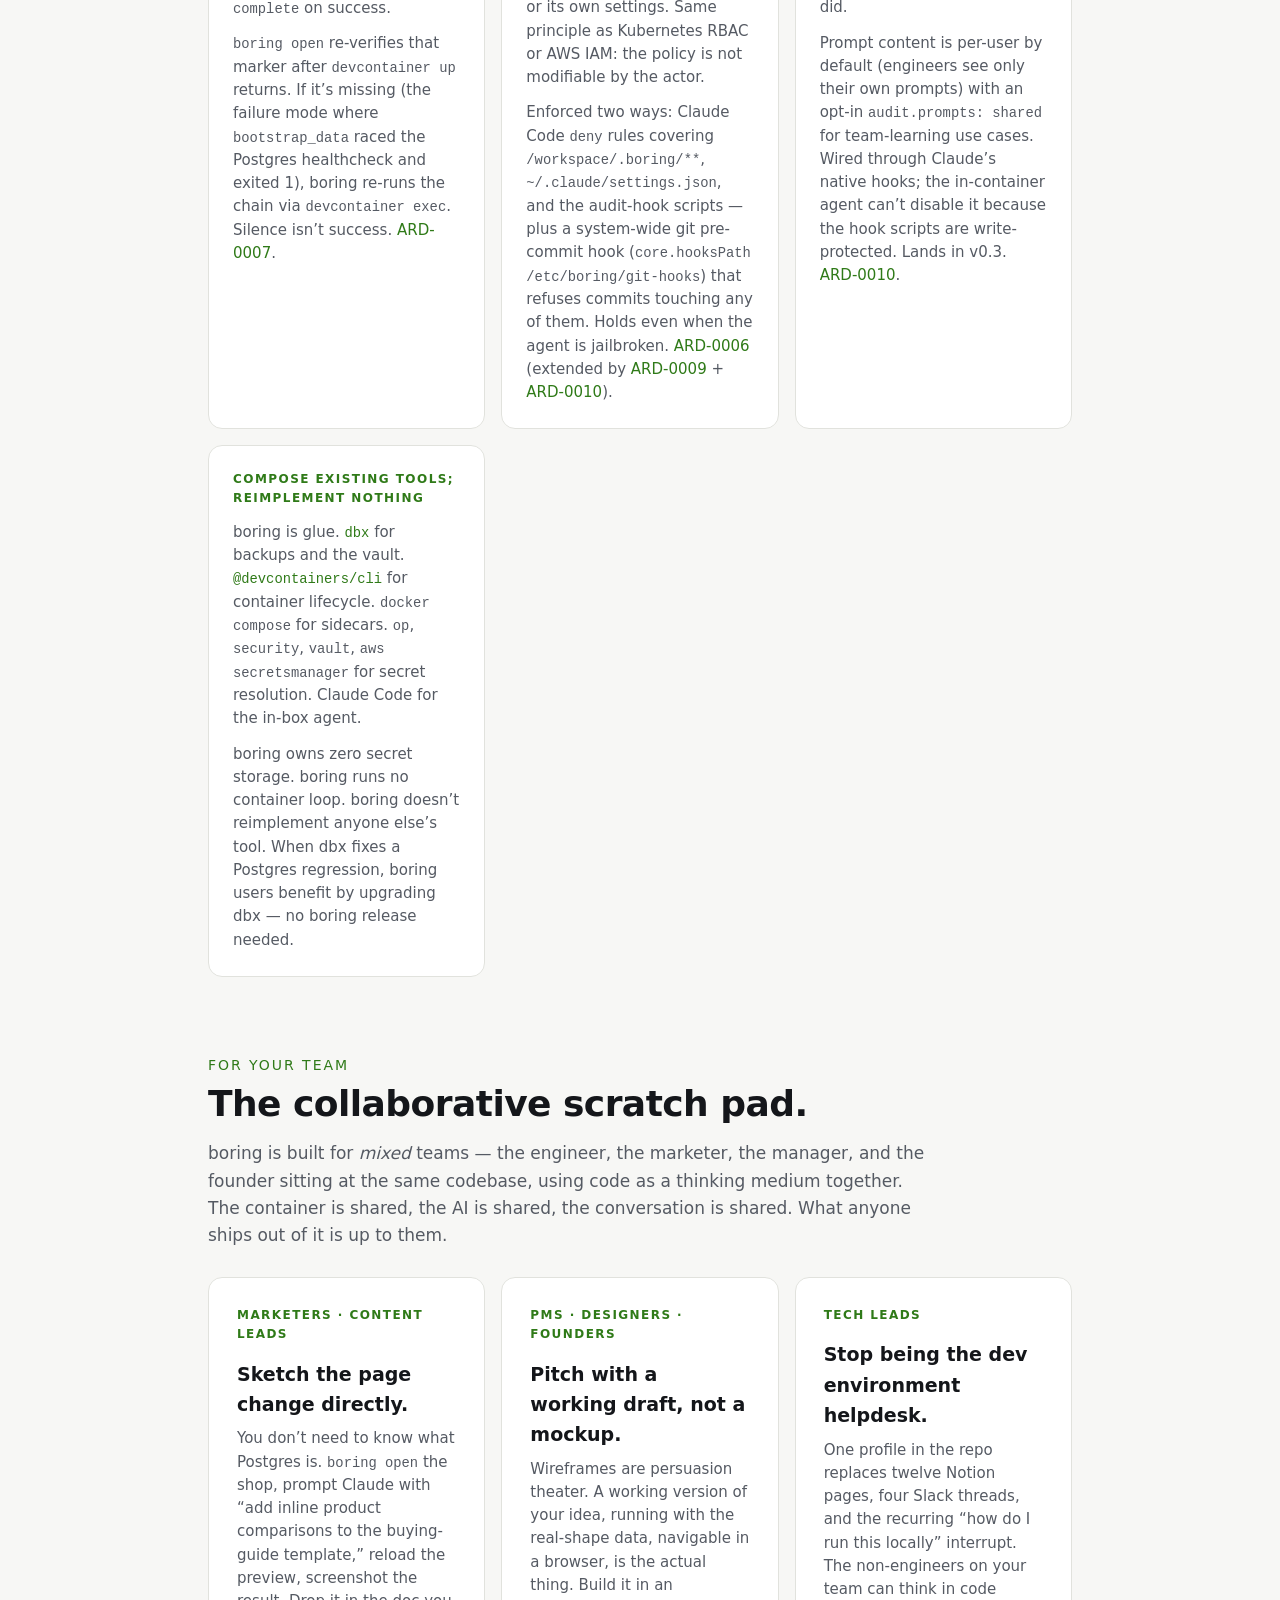
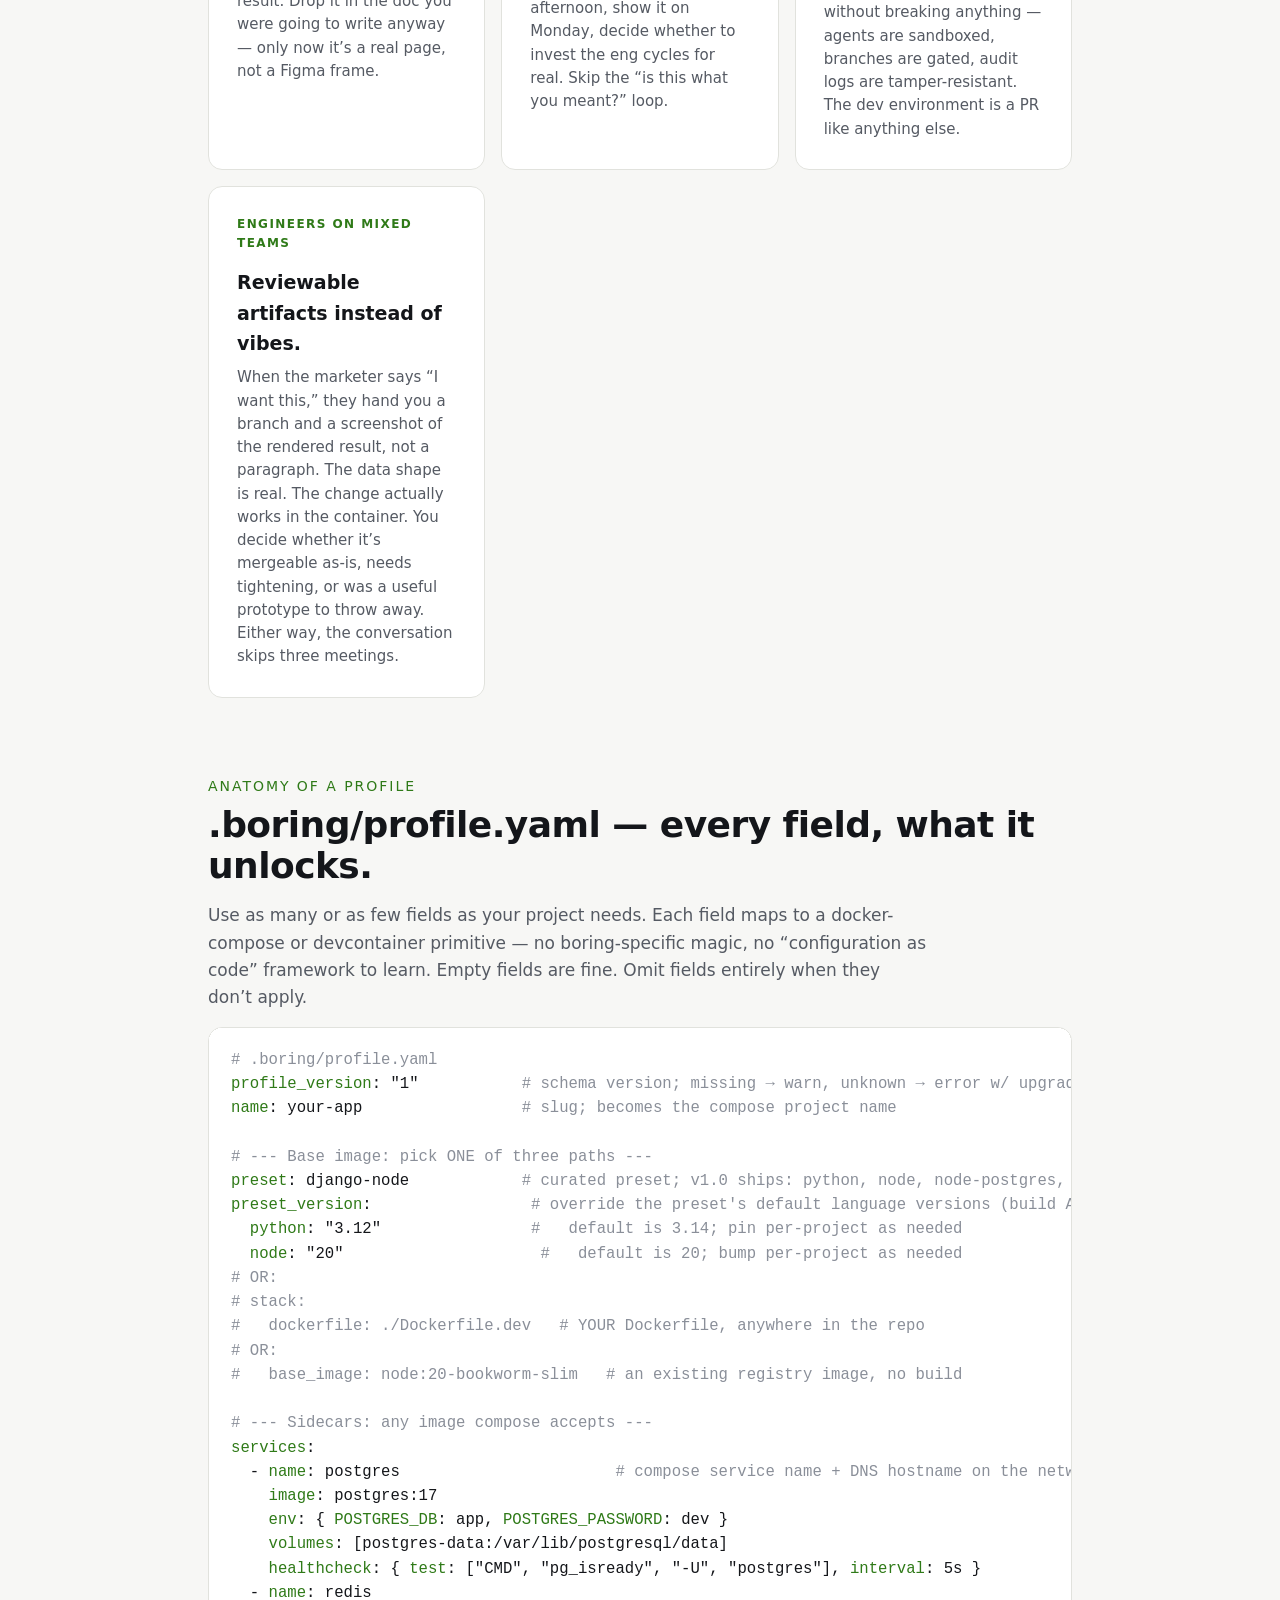
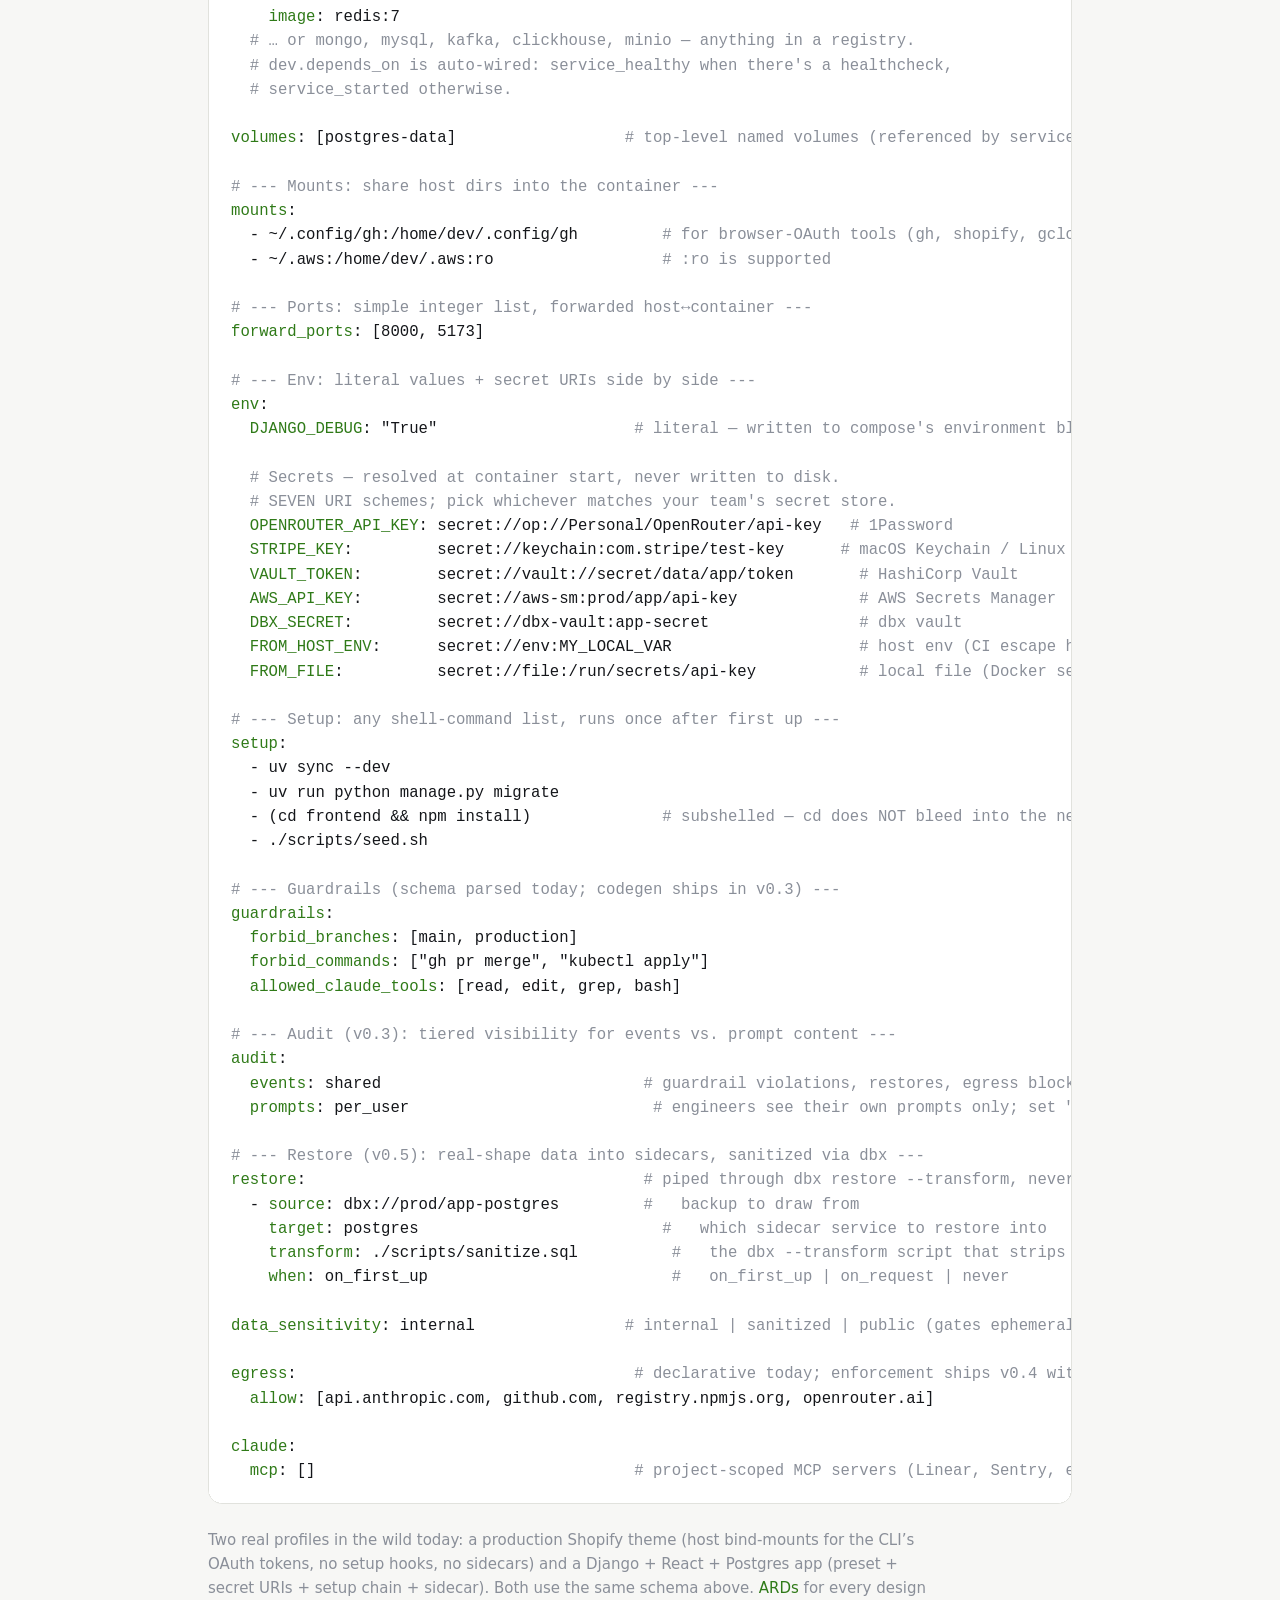
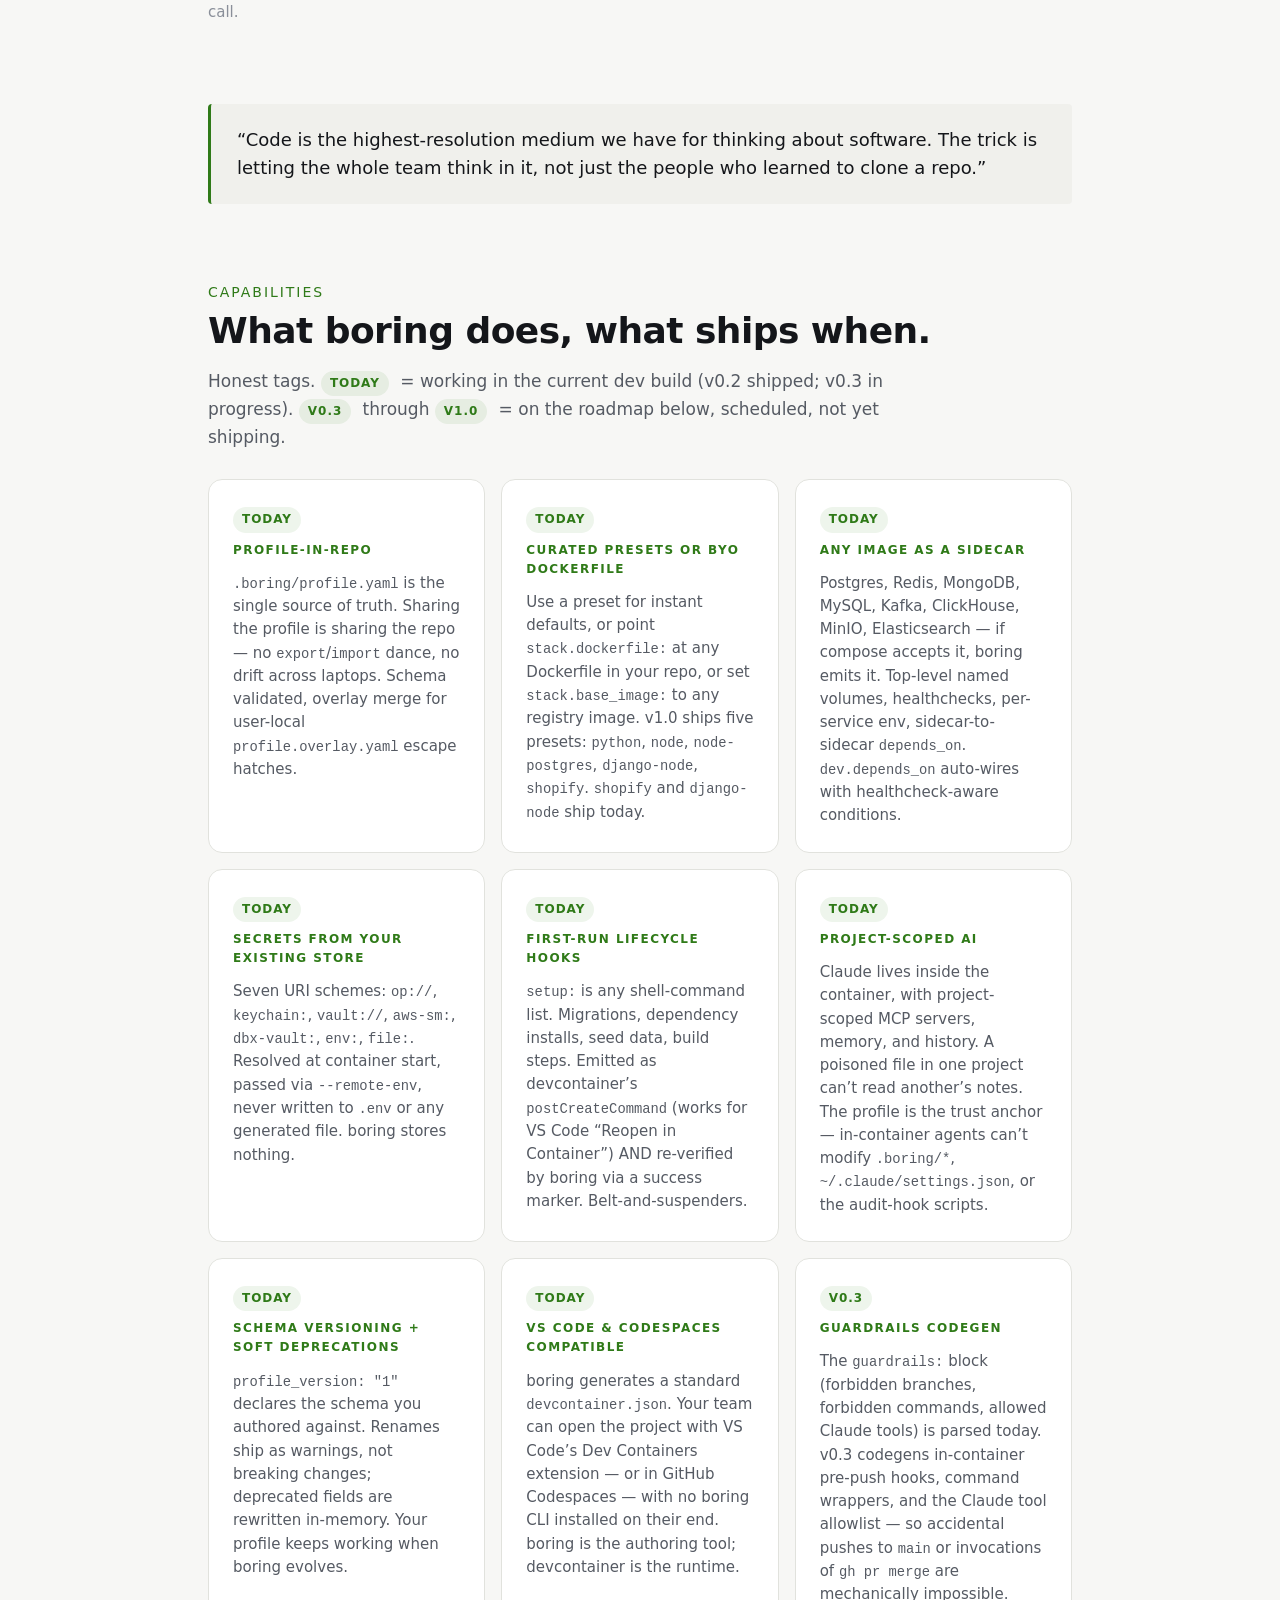
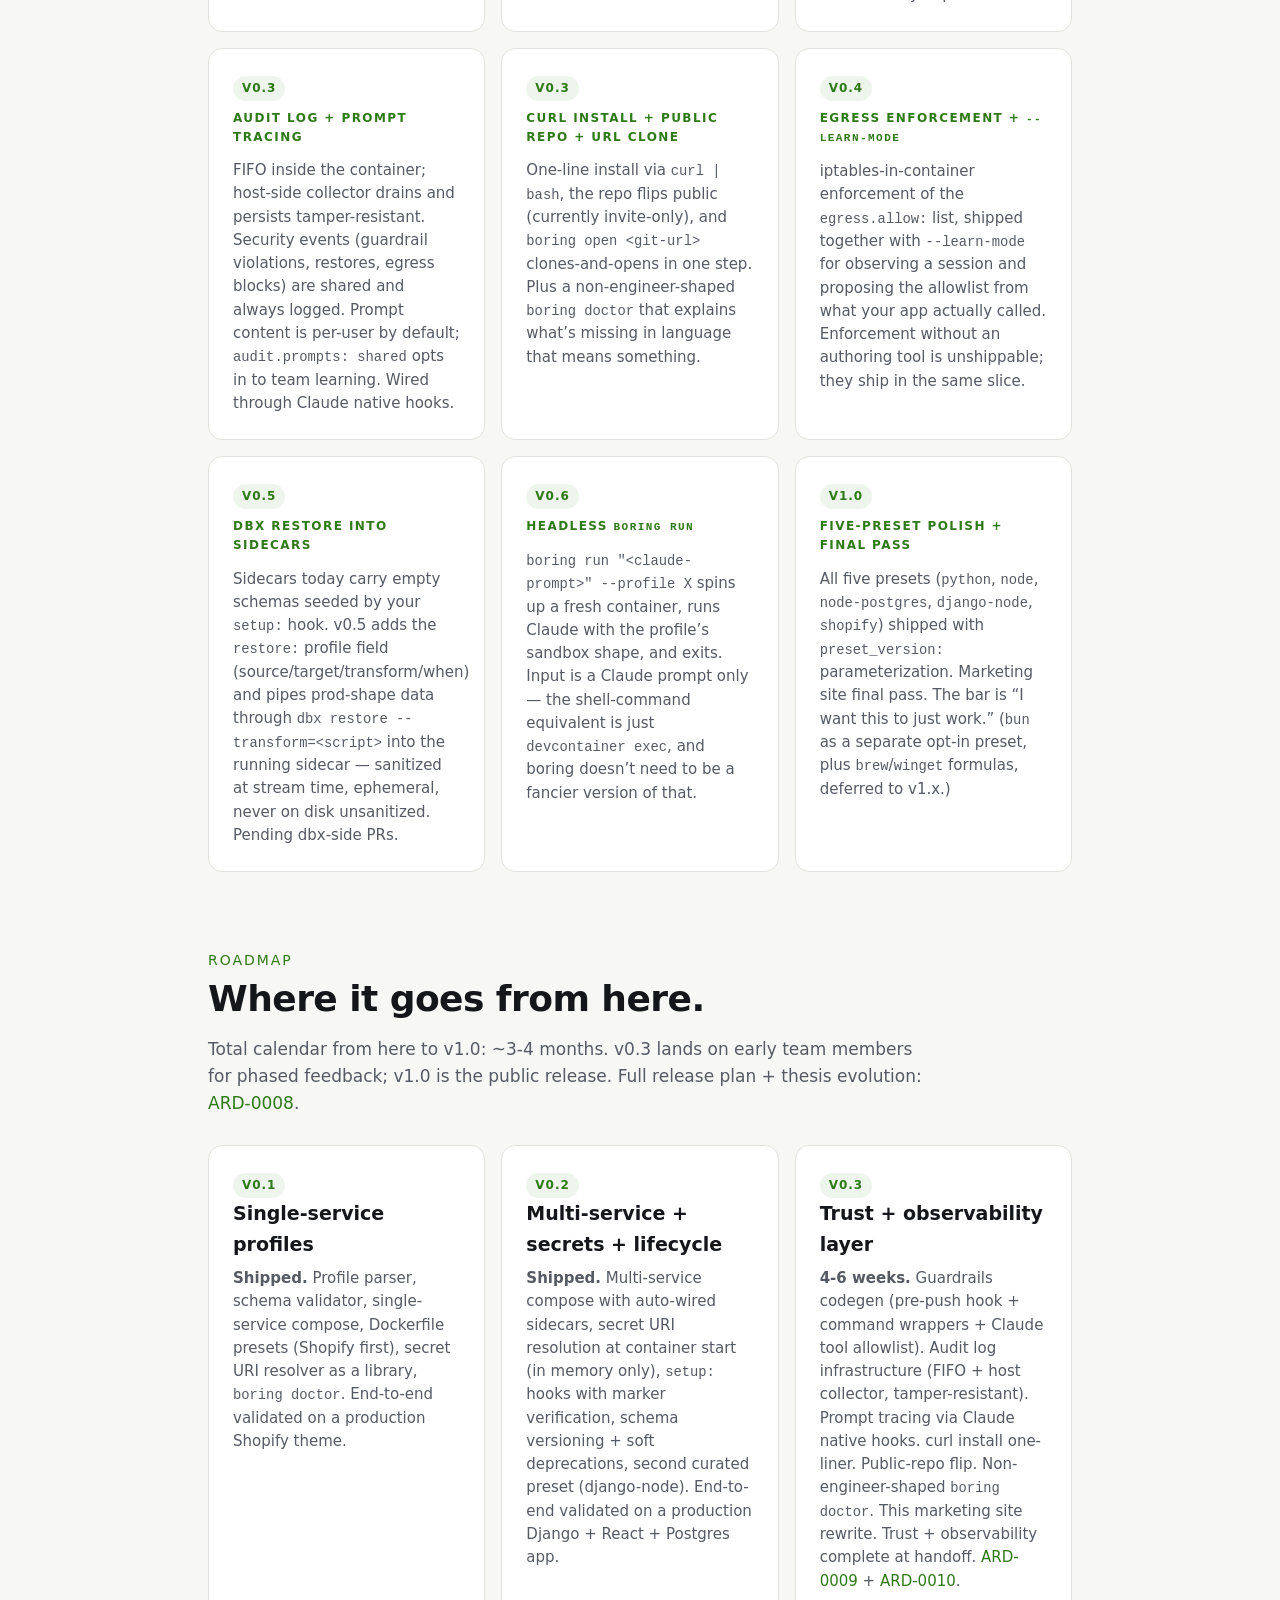
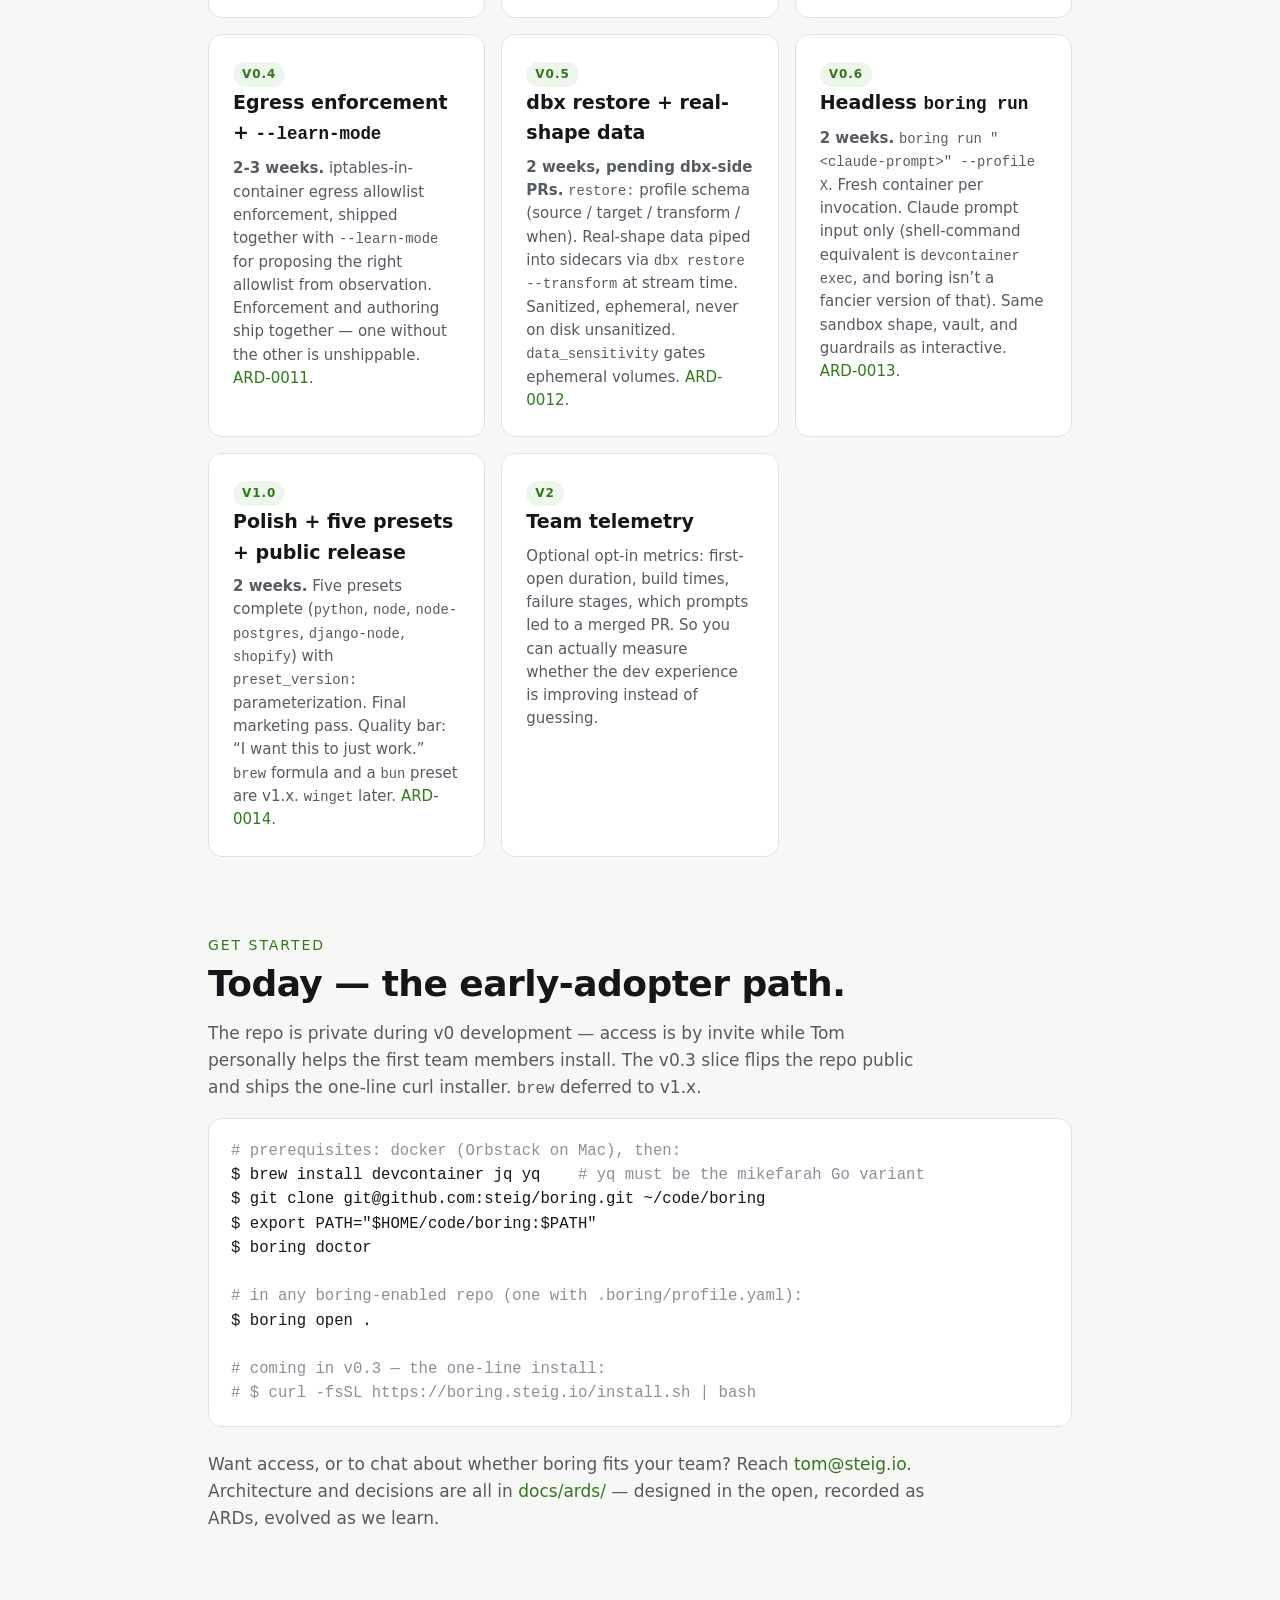
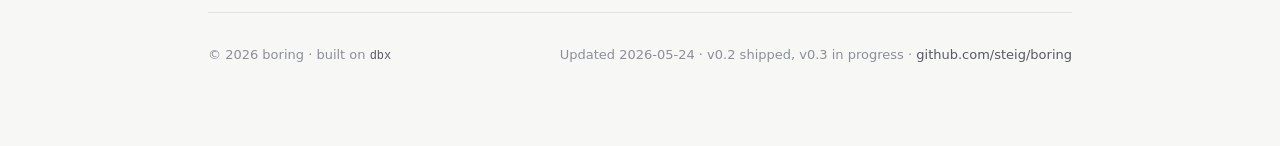
==== commit 8bb7ce7d: "docs: rewrite marketing site for v0.3 thesis pivot Pivot the thesis from "AI safely working on prod-" ====
--- a/docs/index.html
+++ b/docs/index.html
@@ -3,8 +3,8 @@
 <head>
 <meta charset="utf-8" />
 <meta name="viewport" content="width=device-width, initial-scale=1" />
-<title>boring — give your team the power to ship</title>
-<meta name="description" content="boring is a CLI that turns any repo into a one-command, isolated dev environment with real-shape data. Built for teams who want non-engineers to ship safely." />
+<title>boring — code as a thinking medium</title>
+<meta name="description" content="boring is a CLI that turns any repo into a one-command, isolated dev environment where mixed teams — engineers, marketers, managers — use code as a thinking medium. Wireframes, mockups, prototypes, pitches, with AI as the collaborator." />
 <style>
   :root {
     --bg: #0e0f12;
@@ -280,261 +280,419 @@
 
   <header class="hero">
     <div class="brand"><span class="dot"></span> boring</div>
-    <h1>Give your team the power to <span class="accent">ship</span>.</h1>
+    <h1>Code is a <span class="accent">thinking medium</span>.</h1>
     <p class="lede">
-      boring turns any repo into a one-command, isolated dev environment with real-shape data and an AI pair already at the keyboard. So your PM, your designer, your friend with the great idea, and your tech lead can all build in the same codebase &mdash; without anyone touching Docker.
+      boring turns any repo into a shared scratch pad your whole team can think inside &mdash; engineers, marketers, managers, the person with the great idea. Open the container, prompt Claude, and turn &ldquo;what if the buying-guide page had inline product comparisons?&rdquo; into a working visual you can put on a screen in a meeting. The output isn&rsquo;t always a mergeable PR. Sometimes it&rsquo;s a wireframe. A mockup. A pitch.
     </p>
     <div class="cta-row">
-      <span class="pill accent">v0.1 &mdash; Shopify themes shipping today</span>
-      <span class="pill">Validated on a production Shopify theme</span>
+      <span class="pill accent">v0.3 in progress &mdash; v1.0 ~3-4 months out</span>
+      <span class="pill">Profile-driven dev containers for any stack</span>
+      <span class="pill">Claude inside the box, audit-logged</span>
       <span class="pill">macOS &middot; Linux</span>
     </div>
+    <p class="lede" style="margin-top: 20px; font-size: 16px;">
+      <em>This is the thesis &mdash; not yet validated by external users. Tom is the only user today. Validated on a production Shopify theme and a Django + React + Postgres app: same schema, same single command, two unrelated stacks.</em>
+    </p>
   </header>
 
   <section>
-    <h2><span class="sub">The problem</span>Ideas die in the setup.</h2>
-    <p class="lead">
-      Every non-engineer with an idea hits the same wall: "clone the repo, install Postgres, configure your env, get the API keys, restore a backup, install Redis, hope it works." Half give up. The other half ship something that barely runs on one laptop. Meanwhile your engineers spend Tuesdays debugging someone else's local environment instead of building.
-    </p>
-    <p class="lead">
-      boring removes the wall. One command. Isolated container. Realistic data. AI assistant ready. Same shape on every laptop, every time.
-    </p>
-  </section>
-
-  <section>
-    <h2><span class="sub">How it works</span>From <code>git clone</code> to a working dev loop in six steps.</h2>
-    <p class="lead">
-      Here&rsquo;s the actual walkthrough from the v0.1 dogfood against <code>a production Shopify theme</code> &mdash; no fictional examples.
+    <h2><span class="sub">The problem</span>Mixed teams can&rsquo;t think in code together.</h2>
+    <p class="lead">
+      A marketer has an idea for the buying-guide page. A PM wants to sketch a new checkout flow. A founder wants to show investors what the v2 dashboard could look like. The fastest path from idea to &ldquo;here&rsquo;s a working draft&rdquo; runs straight through the codebase &mdash; but the codebase is locked behind &ldquo;clone the repo, install Postgres, configure your env, get the API keys, restore a backup, install Redis, hope it works.&rdquo;
+    </p>
+    <p class="lead">
+      So instead the team mocks it up in Figma, writes it up in a doc, argues about it in Slack, and an engineer eventually builds something that&rsquo;s close to the intent but not quite. Two weeks have passed. The idea got smaller along the way.
+    </p>
+    <p class="lead">
+      boring closes that gap. One command opens an isolated container with the real app, real-shape data, and Claude already at the keyboard. The marketer prompts the change. The page renders. The screenshot goes in the deck. The engineer reviews it Monday.
+    </p>
+  </section>
+
+  <section>
+    <h2><span class="sub">How it works</span>The same six steps for any stack.</h2>
+    <p class="lead">
+      Whether the repo is a Shopify theme, a Django + React app, a Next.js + Mongo project, a FastAPI service, or a polyglot data pipeline, the loop is the same. Every field in the profile maps to a docker-compose or devcontainer primitive &mdash; boring is glue, not magic.
     </p>
     <ol class="steps">
       <li>
-        <strong>Install boring + dependencies (one-time per machine).</strong>
-        <span><code>brew install devcontainer</code>, install Orbstack or Docker Desktop, install boring (curl install when the repo is public; clone-and-PATH for now). <code>boring doctor</code> reports any gaps.</span>
+        <strong>Install once.</strong>
+        <span><code>brew install devcontainer jq yq</code>, install Orbstack or Docker Desktop, install boring via the curl one-liner. <code>boring doctor</code> tells you what&rsquo;s missing &mdash; including which optional secret-resolver CLIs (<code>op</code>, <code>vault</code>, <code>security</code>, <code>aws</code>) your profile happens to need, written in language that means something to a non-engineer.</span>
       </li>
       <li>
         <strong>Drop a profile into the repo.</strong>
-        <span><code>.boring/profile.yaml</code> declares <code>theme: shopify</code>, the mounts to share host CLI auth, ports to forward, and any per-project env. About 30 lines. Reviewable in a PR.</span>
+        <span><code>.boring/profile.yaml</code> declares: the base image (a curated preset, or your own <code>stack.dockerfile:</code>), any sidecars (<code>services:</code> &mdash; postgres, redis, mongo, kafka, anything compose accepts), any host mounts, any forwarded ports, any env, any secret URIs, any first-run setup commands, any guardrails. Use as few fields as your project needs. Reviewable in a PR.</span>
       </li>
       <li>
         <strong>Open it.</strong>
-        <span><code>boring open .</code> parses the profile, generates <code>.devcontainer/docker-compose.yml</code> + <code>devcontainer.json</code>, and brings up a container with Node 20, Ruby 3.3, Shopify CLI, <code>gh</code>, and Claude Code preinstalled. First run ~60s; reopens ~5s.</span>
+        <span><code>boring open .</code> parses + validates the profile, resolves <code>secret://</code> URIs from your existing store <em>in memory</em>, generates <code>.devcontainer/docker-compose.yml</code> (with healthcheck-aware <code>depends_on</code> auto-wired between sidecars and the dev service), and brings everything up via the standard devcontainer CLI.</span>
       </li>
       <li>
-        <strong>Authenticate, once.</strong>
-        <span>Inside the container: <code>shopify auth login</code> uses the device-code flow &mdash; the CLI prints a URL, you open it in your host browser, approve. Tokens persist to your host via the bind-mount.</span>
+        <strong>Setup runs once, automatically.</strong>
+        <span>Any <code>setup:</code> commands (migrations, dependency installs, seeding, build steps &mdash; anything your project needs on first up) run after sidecars report healthy. boring writes a success marker; if it&rsquo;s missing post-up, boring re-runs the chain. Belt-and-suspenders against the &ldquo;hook half-failed and nobody noticed&rdquo; case.</span>
       </li>
       <li>
-        <strong>Develop with hot-reload + Claude in the loop.</strong>
-        <span><code>npm run dev</code> serves the dev store at <code>localhost:9292</code> in your host browser. Edit Liquid/CSS/JS in VS Code (attached via Dev Containers extension); Claude inside the container is project-scoped &mdash; ask it to make a change, see it in the preview.</span>
+        <strong>Think in code with Claude in the loop.</strong>
+        <span>Your forwarded ports are live on <code>localhost</code>. Edit in VS Code (attached via the standard Dev Containers extension &mdash; nothing boring-specific). Claude inside the container is project-scoped: this project&rsquo;s MCP servers, this project&rsquo;s memory, this profile&rsquo;s tool allowlist. Prompt the change you want to see, take the screenshot, send it. Resolved secrets are visible to processes but never written to <code>.env</code>, the compose file, or disk.</span>
       </li>
       <li>
-        <strong>Ship.</strong>
-        <span>Commit on a feature branch inside the container, <code>gh pr create</code>. The PR lands in your repo, engineers review, your team&rsquo;s normal deploy workflow takes over.</span>
+        <strong>Decide what becomes a PR.</strong>
+        <span>Sometimes the output is a mockup that goes in a deck. Sometimes it&rsquo;s a wireframe attached to a Linear ticket. Sometimes it&rsquo;s a real branch: commit from inside the container, <code>gh pr create</code>, your engineers review. The profile is the trust anchor &mdash; in-container agents can&rsquo;t modify <code>.boring/*</code>, can&rsquo;t disable the audit hooks, can&rsquo;t push to forbidden branches.</span>
       </li>
     </ol>
     <p class="lead" style="margin-top: 24px; font-size: 15px; color: var(--fg-soft);">
-      Headless agent runs (<code>boring run &lt;profile&gt; --task &hellip;</code>) and `--learn-mode` egress allowlists are on the roadmap, not in v0.1.
+      Auto-clone via <code>boring open &lt;git-url&gt;</code> lands in v0.3. Headless <code>boring run &quot;&lt;claude-prompt&gt;&quot; --profile X</code> lands in v0.6 &mdash; fresh container per invocation, Claude prompts only (the shell-command equivalent is just <code>devcontainer exec</code>).
     </p>
   </section>
 
   <section>
     <h2><span class="sub">Why boring</span>The boring choices, finally.</h2>
     <p class="lead">
-      Most "make dev easier" tools cheat by skipping the hard parts &mdash; isolation, real data, secrets, network safety &mdash; and you find out at the worst possible moment. boring is built around three priorities, in this order:
+      Most &ldquo;make dev easier&rdquo; tools cheat by skipping the hard parts &mdash; isolation, real data, what the AI inside the box is actually allowed to do &mdash; and you find out at the worst possible moment. boring is built around three priorities, in this order:
     </p>
     <table class="pillars">
       <tr>
         <td>Security first</td>
         <td>
-          Per-project egress allowlists block prompt-injection exfiltration before it happens. Sensitive data restores are ephemeral and never sit on disk between sessions. Secrets live in your OS keyring (or 1Password, or Vault &mdash; pluggable). Audit log of every sensitive restore in case a laptop walks off.
+          The threat model is keeping non-engineers and AI from accidentally damaging prod systems, not preventing a malicious insider from exfiltrating data. So: secrets live in your existing store (1Password, Keychain, Vault, AWS Secrets Manager, dbx vault) and are resolved at container start &mdash; never written to disk. The profile is the trust anchor: in-container agents can&rsquo;t modify <code>.boring/*</code>, <code>~/.claude/settings.json</code>, or the audit-hook scripts (Claude deny rules + system-wide git pre-commit hook). Guardrail codegen lands in v0.3 (<a href="https://github.com/steig/boring/blob/main/docs/ards/ard-0009-guardrails-codegen-architecture.md">ARD-0009</a>); egress allowlist enforcement lands in v0.4 with <code>--learn-mode</code> for authoring it (<a href="https://github.com/steig/boring/blob/main/docs/ards/ard-0011-egress-enforcement-via-iptables.md">ARD-0011</a>). Framing: <a href="https://github.com/steig/boring/blob/main/docs/ards/ard-0005-security-model-inversion.md">ARD-0005</a>.
         </td>
       </tr>
       <tr>
         <td>Practicality second</td>
         <td>
-          One CLI. Stateless. Compose sidecars under the hood (boring-supported, not boring-customized). The profile lives in your repo as <code>.boring/profile.yaml</code> &mdash; reviewable in a PR, versioned with your code, the single source of truth. No drift across teammates' laptops.
+          One CLI. Stateless. Compose sidecars under the hood &mdash; standard <code>docker compose</code>, not a custom runtime. The profile lives in your repo as <code>.boring/profile.yaml</code> &mdash; reviewable in a PR, versioned with your code, the single source of truth. No drift across teammates&rsquo; laptops. Output is a standard <code>devcontainer.json</code> &mdash; teammates who don&rsquo;t install boring still get a working dev container via VS Code or Codespaces.
         </td>
       </tr>
       <tr>
-        <td>Speed third</td>
+        <td>Quality over speed</td>
         <td>
-          First open in ~90 seconds. Subsequent opens in ~5 seconds. Container stays warm. Source code lives in a bind-mount so host-side and container-side <code>git</code> are the same git. Orbstack on Mac means near-native file performance.
+          &ldquo;I want this to just work&rdquo; is the bar. First open ~60-120 seconds depending on the preset and sidecar set. Subsequent opens in ~5 seconds &mdash; container stays warm. Tom personally helps team members install during the early adoption phase; the goal is &ldquo;you don&rsquo;t notice the tool, you notice that the thing you wanted to try works.&rdquo; Source code lives in a bind-mount so host-side and container-side <code>git</code> are the same git. Orbstack on Mac means near-native file performance.
         </td>
       </tr>
     </table>
   </section>
 
   <section>
-    <h2><span class="sub">For your team</span>Built for the people who actually have to use it.</h2>
+    <h2><span class="sub">Under the hood</span>Design calls worth explaining.</h2>
+    <p class="lead">
+      Every interesting decision is recorded as an ARD in the repo. The seven below are the ones that drive the daily experience.
+    </p>
+    <div class="grid">
+      <div class="card">
+        <div class="kicker">Presets are polyglot, not per-technology</div>
+        <p style="margin-bottom: 12px;"><code>preset: django-node</code> &mdash; one curated image with Python <em>and</em> Node, not two presets you stitch together. Because <code>FROM</code> picks one base image: you can&rsquo;t merge a <code>django</code> Dockerfile and a <code>node</code> Dockerfile into a third one cleanly.</p>
+        <p>So the unit is &ldquo;kind of project,&rdquo; not &ldquo;tool.&rdquo; v1.0 ships five: <code>python</code>, <code>node</code>, <code>node-postgres</code>, <code>django-node</code>, <code>shopify</code>. Each is one directory under <code>templates/</code>: Dockerfile, README, defaults. Versions are parameterized via build ARGs + a <code>preset_version:</code> map. <a href="https://github.com/steig/boring/blob/main/docs/ards/ard-0007-django-node-and-multi-service-compose.md">ARD-0007</a> + <a href="https://github.com/steig/boring/blob/main/docs/ards/ard-0014-preset-versioning-and-v10-preset-list.md">ARD-0014</a>.</p>
+      </div>
+      <div class="card">
+        <div class="kicker">Secrets never touch disk</div>
+        <p style="margin-bottom: 12px;">The profile declares URIs: <code>OPENROUTER_API_KEY: secret://op://Lamps/&hellip;</code>. At container-start time, boring shells out to <code>op read</code> (or <code>security find-generic-password</code>, or <code>vault kv get</code>, etc.), captures the value in memory, and passes it to <code>devcontainer up --remote-env KEY=VALUE</code>.</p>
+        <p>Resolved values are never written to <code>docker-compose.yml</code> or <code>devcontainer.json</code> &mdash; even though those files are gitignored. On-disk secrets are a backup-and-sync exfil channel boring won&rsquo;t open. <a href="https://github.com/steig/boring/blob/main/docs/ards/ard-0002-dbx-as-runtime-dependency.md">ARD-0002</a>.</p>
+      </div>
+      <div class="card">
+        <div class="kicker">Profile schema is versioned</div>
+        <p style="margin-bottom: 12px;">Every profile declares <code>profile_version: "1"</code>. Missing &rarr; warning. Unknown future version &rarr; hard error with an upgrade hint. Major-only (no semver) so the cognitive cost is small.</p>
+        <p>A deprecation table in <code>lib/profile.sh</code> handles renames as soft deprecations: <code>theme:</code> &rarr; <code>preset:</code> warns and rewrites in-memory, today. v2 will hard-remove. Renames never break anyone&rsquo;s in-the-wild profile. <a href="https://github.com/steig/boring/blob/main/docs/ards/ard-0007-django-node-and-multi-service-compose.md">ARD-0007</a>.</p>
+      </div>
+      <div class="card">
+        <div class="kicker">Lifecycle hooks are belt-and-suspenders</div>
+        <p style="margin-bottom: 12px;"><code>setup:</code> &rarr; emitted as <code>postCreateCommand</code> in <code>devcontainer.json</code>. Devcontainer-native: fires for <code>boring open</code> <em>and</em> for VS Code &ldquo;Reopen in Container.&rdquo; The chain writes <code>/var/lib/boring/setup-complete</code> on success.</p>
+        <p><code>boring open</code> re-verifies that marker after <code>devcontainer up</code> returns. If it&rsquo;s missing (the failure mode where <code>bootstrap_data</code> raced the Postgres healthcheck and exited 1), boring re-runs the chain via <code>devcontainer exec</code>. Silence isn&rsquo;t success. <a href="https://github.com/steig/boring/blob/main/docs/ards/ard-0007-django-node-and-multi-service-compose.md">ARD-0007</a>.</p>
+      </div>
+      <div class="card">
+        <div class="kicker">The profile is the trust anchor</div>
+        <p style="margin-bottom: 12px;"><code>.boring/profile.yaml</code> defines what the container is allowed to do: mounts, ports, secret URIs, allowed Claude tools, branch guardrails, audit visibility. So the in-container agent must not be allowed to edit it &mdash; or the audit hooks, or its own settings. Same principle as Kubernetes RBAC or AWS IAM: the policy is not modifiable by the actor.</p>
+        <p>Enforced two ways: Claude Code <code>deny</code> rules covering <code>/workspace/.boring/**</code>, <code>~/.claude/settings.json</code>, and the audit-hook scripts &mdash; plus a system-wide git pre-commit hook (<code>core.hooksPath /etc/boring/git-hooks</code>) that refuses commits touching any of them. Holds even when the agent is jailbroken. <a href="https://github.com/steig/boring/blob/main/docs/ards/ard-0006-profile-is-the-trust-anchor.md">ARD-0006</a> (extended by <a href="https://github.com/steig/boring/blob/main/docs/ards/ard-0009-guardrails-codegen-architecture.md">ARD-0009</a> + <a href="https://github.com/steig/boring/blob/main/docs/ards/ard-0010-audit-log-and-prompt-tracing-infrastructure.md">ARD-0010</a>).</p>
+      </div>
+      <div class="card">
+        <div class="kicker">Audit + prompt tracing built in</div>
+        <p style="margin-bottom: 12px;">Every guardrail violation, restore, and egress block writes to a FIFO that a host-side collector drains and persists tamper-resistant. Security events are profile-shared and always logged &mdash; the team sees what the team did.</p>
+        <p>Prompt content is per-user by default (engineers see only their own prompts) with an opt-in <code>audit.prompts: shared</code> for team-learning use cases. Wired through Claude&rsquo;s native hooks; the in-container agent can&rsquo;t disable it because the hook scripts are write-protected. Lands in v0.3. <a href="https://github.com/steig/boring/blob/main/docs/ards/ard-0010-audit-log-and-prompt-tracing-infrastructure.md">ARD-0010</a>.</p>
+      </div>
+      <div class="card">
+        <div class="kicker">Compose existing tools; reimplement nothing</div>
+        <p style="margin-bottom: 12px;">boring is glue. <a href="https://github.com/steig/dbx"><code>dbx</code></a> for backups and the vault. <a href="https://github.com/devcontainers/cli"><code>@devcontainers/cli</code></a> for container lifecycle. <code>docker compose</code> for sidecars. <code>op</code>, <code>security</code>, <code>vault</code>, <code>aws secretsmanager</code> for secret resolution. Claude Code for the in-box agent.</p>
+        <p>boring owns zero secret storage. boring runs no container loop. boring doesn&rsquo;t reimplement anyone else&rsquo;s tool. When dbx fixes a Postgres regression, boring users benefit by upgrading dbx &mdash; no boring release needed.</p>
+      </div>
+    </div>
+  </section>
+
+  <section>
+    <h2><span class="sub">For your team</span>The collaborative scratch pad.</h2>
+    <p class="lead">
+      boring is built for <em>mixed</em> teams &mdash; the engineer, the marketer, the manager, and the founder sitting at the same codebase, using code as a thinking medium together. The container is shared, the AI is shared, the conversation is shared. What anyone ships out of it is up to them.
+    </p>
     <div class="audience">
       <div class="card">
+        <div class="who">Marketers &middot; content leads</div>
+        <h3>Sketch the page change directly.</h3>
+        <p>You don&rsquo;t need to know what Postgres is. <code>boring open</code> the shop, prompt Claude with &ldquo;add inline product comparisons to the buying-guide template,&rdquo; reload the preview, screenshot the result. Drop it in the doc you were going to write anyway &mdash; only now it&rsquo;s a real page, not a Figma frame.</p>
+      </div>
+      <div class="card">
         <div class="who">PMs &middot; designers &middot; founders</div>
-        <h3>Build the prototype yourself.</h3>
-        <p>You don't need to know what Postgres is, or what a port is. <code>boring open</code> the repo and start prompting Claude. The data shape is real. Your "what if it looked like this" turns into a branch your engineer can review on Monday.</p>
+        <h3>Pitch with a working draft, not a mockup.</h3>
+        <p>Wireframes are persuasion theater. A working version of your idea, running with the real-shape data, navigable in a browser, is the actual thing. Build it in an afternoon, show it on Monday, decide whether to invest the eng cycles for real. Skip the &ldquo;is this what you meant?&rdquo; loop.</p>
       </div>
       <div class="card">
         <div class="who">Tech leads</div>
         <h3>Stop being the dev environment helpdesk.</h3>
-        <p>One profile in the repo replaces twelve Notion pages, four Slack threads, and the recurring "how do I run this locally" interrupt. New hires onboard in one command. The dev environment is a PR like anything else.</p>
-      </div>
-      <div class="card">
-        <div class="who">Backend teams</div>
-        <h3>Real-shape data, zero blast radius.</h3>
-        <p>Sanitized prod restores into ephemeral containers. Egress controlled per project. Claude's tool scope and MCP servers are per-profile, so the bot working on <code>auth-service</code> can't see <code>billing-service</code> memory.</p>
-      </div>
-      <div class="card">
-        <div class="who">Solo founders &middot; friends</div>
-        <h3>Send the profile, get a collaborator.</h3>
-        <p>Share the repo, share the wins. Your friend with the idea opens your app on their laptop in 90 seconds, with realistic data, in a sandbox they can't break. They ship a small thing. You merge it. They feel powerful. You keep shipping.</p>
+        <p>One profile in the repo replaces twelve Notion pages, four Slack threads, and the recurring &ldquo;how do I run this locally&rdquo; interrupt. The non-engineers on your team can think in code without breaking anything &mdash; agents are sandboxed, branches are gated, audit logs are tamper-resistant. The dev environment is a PR like anything else.</p>
+      </div>
+      <div class="card">
+        <div class="who">Engineers on mixed teams</div>
+        <h3>Reviewable artifacts instead of vibes.</h3>
+        <p>When the marketer says &ldquo;I want this,&rdquo; they hand you a branch and a screenshot of the rendered result, not a paragraph. The data shape is real. The change actually works in the container. You decide whether it&rsquo;s mergeable as-is, needs tightening, or was a useful prototype to throw away. Either way, the conversation skips three meetings.</p>
       </div>
     </div>
   </section>
 
   <section>
-    <h2><span class="sub">Anatomy of a profile</span>.boring/profile.yaml</h2>
-    <p class="lead">
-      Everything boring needs to recreate the dev environment lives in one file. Below is the actual v0.1 profile shipping for <code>a production Shopify theme</code> &mdash; this is what runs, not a marketing mockup.
+    <h2><span class="sub">Anatomy of a profile</span>.boring/profile.yaml &mdash; every field, what it unlocks.</h2>
+    <p class="lead">
+      Use as many or as few fields as your project needs. Each field maps to a docker-compose or devcontainer primitive &mdash; no boring-specific magic, no &ldquo;configuration as code&rdquo; framework to learn. Empty fields are fine. Omit fields entirely when they don&rsquo;t apply.
     </p>
 <pre><span class="c"># .boring/profile.yaml</span>
-<span class="a">name</span>: my-shopify-theme
-<span class="a">theme</span>: shopify           <span class="c"># picks the Shopify Dockerfile preset + egress defaults</span>
-
-<span class="a">services</span>: []              <span class="c"># Shopify hosts the data; no sidecars in v0.1</span>
-
-<span class="c"># Share host CLI auth into the container. RW so `shopify auth login`</span>
-<span class="c"># and `gh` can persist tokens back to the host.</span>
+<span class="a">profile_version</span>: "1"           <span class="c"># schema version; missing → warn, unknown → error w/ upgrade hint</span>
+<span class="a">name</span>: your-app                 <span class="c"># slug; becomes the compose project name</span>
+
+<span class="c"># --- Base image: pick ONE of three paths ---</span>
+<span class="a">preset</span>: django-node            <span class="c"># curated preset; v1.0 ships: python, node, node-postgres, django-node, shopify</span>
+<span class="a">preset_version</span>:                 <span class="c"># override the preset's default language versions (build ARGs)</span>
+  <span class="a">python</span>: "3.12"                <span class="c">#   default is 3.14; pin per-project as needed</span>
+  <span class="a">node</span>: "20"                     <span class="c">#   default is 20; bump per-project as needed</span>
+<span class="c"># OR:</span>
+<span class="c"># stack:</span>
+<span class="c">#   dockerfile: ./Dockerfile.dev   # YOUR Dockerfile, anywhere in the repo</span>
+<span class="c"># OR:</span>
+<span class="c">#   base_image: node:20-bookworm-slim   # an existing registry image, no build</span>
+
+<span class="c"># --- Sidecars: any image compose accepts ---</span>
+<span class="a">services</span>:
+  - <span class="a">name</span>: postgres                       <span class="c"># compose service name + DNS hostname on the network</span>
+    <span class="a">image</span>: postgres:17
+    <span class="a">env</span>: { <span class="a">POSTGRES_DB</span>: app, <span class="a">POSTGRES_PASSWORD</span>: dev }
+    <span class="a">volumes</span>: [postgres-data:/var/lib/postgresql/data]
+    <span class="a">healthcheck</span>: { <span class="a">test</span>: ["CMD", "pg_isready", "-U", "postgres"], <span class="a">interval</span>: 5s }
+  - <span class="a">name</span>: redis
+    <span class="a">image</span>: redis:7
+  <span class="c"># … or mongo, mysql, kafka, clickhouse, minio — anything in a registry.</span>
+  <span class="c"># dev.depends_on is auto-wired: service_healthy when there's a healthcheck,</span>
+  <span class="c"># service_started otherwise.</span>
+
+<span class="a">volumes</span>: [postgres-data]                  <span class="c"># top-level named volumes (referenced by services[].volumes)</span>
+
+<span class="c"># --- Mounts: share host dirs into the container ---</span>
 <span class="a">mounts</span>:
-  - ~/.config/shopify:/home/dev/.config/shopify
-  - ~/.config/gh:/home/dev/.config/gh
-
-<span class="c"># 9292 = `shopify theme dev` hot-reload; 3456 = OAuth callback (if used)</span>
-<span class="a">forward_ports</span>: [9292, 3456]
-
+  - ~/.config/gh:/home/dev/.config/gh         <span class="c"># for browser-OAuth tools (gh, shopify, gcloud, firebase, …)</span>
+  - ~/.aws:/home/dev/.aws:ro                  <span class="c"># :ro is supported</span>
+
+<span class="c"># --- Ports: simple integer list, forwarded host↔container ---</span>
+<span class="a">forward_ports</span>: [8000, 5173]
+
+<span class="c"># --- Env: literal values + secret URIs side by side ---</span>
 <span class="a">env</span>:
-  <span class="a">SHOPIFY_STORE</span>: your-dev-store
-  <span class="a">SHOPIFY_FLAG_STORE</span>: your-dev-store    <span class="c"># both names: npm scripts + CLI native</span>
-
-<span class="c"># Per ARD-0005, in-container guardrails refuse pushes that would touch prod.</span>
-<span class="c"># Codegen of pre-push hooks + command wrappers ships in the next slice;</span>
-<span class="c"># the schema is parsed today.</span>
+  <span class="a">DJANGO_DEBUG</span>: "True"                     <span class="c"># literal — written to compose's environment block</span>
+
+  <span class="c"># Secrets — resolved at container start, never written to disk.</span>
+  <span class="c"># SEVEN URI schemes; pick whichever matches your team's secret store.</span>
+  <span class="a">OPENROUTER_API_KEY</span>: secret://op://Personal/OpenRouter/api-key   <span class="c"># 1Password</span>
+  <span class="a">STRIPE_KEY</span>:         secret://keychain:com.stripe/test-key      <span class="c"># macOS Keychain / Linux libsecret</span>
+  <span class="a">VAULT_TOKEN</span>:        secret://vault://secret/data/app/token       <span class="c"># HashiCorp Vault</span>
+  <span class="a">AWS_API_KEY</span>:        secret://aws-sm:prod/app/api-key             <span class="c"># AWS Secrets Manager</span>
+  <span class="a">DBX_SECRET</span>:         secret://dbx-vault:app-secret                <span class="c"># dbx vault</span>
+  <span class="a">FROM_HOST_ENV</span>:      secret://env:MY_LOCAL_VAR                    <span class="c"># host env (CI escape hatch)</span>
+  <span class="a">FROM_FILE</span>:          secret://file:/run/secrets/api-key           <span class="c"># local file (Docker secrets, k8s mounts)</span>
+
+<span class="c"># --- Setup: any shell-command list, runs once after first up ---</span>
+<span class="a">setup</span>:
+  - uv sync --dev
+  - uv run python manage.py migrate
+  - (cd frontend &amp;&amp; npm install)              <span class="c"># subshelled — cd does NOT bleed into the next command</span>
+  - ./scripts/seed.sh
+
+<span class="c"># --- Guardrails (schema parsed today; codegen ships in v0.3) ---</span>
 <span class="a">guardrails</span>:
-  <span class="a">forbid_branches</span>: [main, dev-preview]
-  <span class="a">forbid_commands</span>:
-    - "gh pr merge"
-    - "shopify theme push --live"
-
-<span class="a">data_sensitivity</span>: internal   <span class="c"># no DB to gate in v0.1; matters for Django (v1.x)</span></pre>
+  <span class="a">forbid_branches</span>: [main, production]
+  <span class="a">forbid_commands</span>: ["gh pr merge", "kubectl apply"]
+  <span class="a">allowed_claude_tools</span>: [read, edit, grep, bash]
+
+<span class="c"># --- Audit (v0.3): tiered visibility for events vs. prompt content ---</span>
+<span class="a">audit</span>:
+  <span class="a">events</span>: shared                            <span class="c"># guardrail violations, restores, egress blocks: team-wide, always logged</span>
+  <span class="a">prompts</span>: per_user                          <span class="c"># engineers see their own prompts only; set "shared" to opt into team learning</span>
+
+<span class="c"># --- Restore (v0.5): real-shape data into sidecars, sanitized via dbx ---</span>
+<span class="a">restore</span>:                                    <span class="c"># piped through dbx restore --transform, never on disk unsanitized</span>
+  - <span class="a">source</span>: dbx://prod/app-postgres         <span class="c">#   backup to draw from</span>
+    <span class="a">target</span>: postgres                          <span class="c">#   which sidecar service to restore into</span>
+    <span class="a">transform</span>: ./scripts/sanitize.sql          <span class="c">#   the dbx --transform script that strips PII</span>
+    <span class="a">when</span>: on_first_up                          <span class="c">#   on_first_up | on_request | never</span>
+
+<span class="a">data_sensitivity</span>: internal                <span class="c"># internal | sanitized | public (gates ephemeral volumes; v0.5)</span>
+
+<span class="a">egress</span>:                                    <span class="c"># declarative today; enforcement ships v0.4 with iptables-in-container</span>
+  <span class="a">allow</span>: [api.anthropic.com, github.com, registry.npmjs.org, openrouter.ai]
+
+<span class="a">claude</span>:
+  <span class="a">mcp</span>: []                                  <span class="c"># project-scoped MCP servers (Linear, Sentry, etc.)</span></pre>
+    <p class="lead" style="margin-top: 24px; font-size: 15px; color: var(--fg-soft);">
+      Two real profiles in the wild today: a production Shopify theme (host bind-mounts for the CLI&rsquo;s OAuth tokens, no setup hooks, no sidecars) and a Django + React + Postgres app (preset + secret URIs + setup chain + sidecar). Both use the same schema above. <a href="https://github.com/steig/boring/tree/main/docs/ards">ARDs</a> for every design call.
+    </p>
   </section>
 
   <section>
     <div class="quote">
-      "The whole pitch is that the boring choices, made boringly well, are what make a team fast. We just made them defaults."
+      &ldquo;Code is the highest-resolution medium we have for thinking about software. The trick is letting the whole team think in it, not just the people who learned to clone a repo.&rdquo;
     </div>
   </section>
 
   <section>
-    <h2><span class="sub">Features</span>What ships today, what&rsquo;s next.</h2>
-    <p class="lead">
-      Honest tags. <span class="tag">today</span> = working in v0.1, validated end-to-end. <span class="tag" style="background: rgba(154, 160, 170, 0.12); color: var(--fg-muted);">roadmap</span> = designed, scheduled, not yet shipping.
+    <h2><span class="sub">Capabilities</span>What boring does, what ships when.</h2>
+    <p class="lead">
+      Honest tags. <span class="tag">today</span> = working in the current dev build (v0.2 shipped; v0.3 in progress). <span class="tag" style="background: var(--accent-soft); color: var(--accent);">v0.3</span> through <span class="tag" style="background: var(--accent-soft); color: var(--accent);">v1.0</span> = on the roadmap below, scheduled, not yet shipping.
     </p>
     <div class="grid">
       <div class="card">
         <span class="tag">today</span>
         <div class="kicker" style="margin-top: 8px;">Profile-in-repo</div>
-        <p><code>.boring/profile.yaml</code> is the single source of truth. Sharing the profile is sharing the repo &mdash; no <code>export</code>/<code>import</code> dance, no drift across laptops. Schema validated, overlay merge for user-local overrides.</p>
+        <p><code>.boring/profile.yaml</code> is the single source of truth. Sharing the profile is sharing the repo &mdash; no <code>export</code>/<code>import</code> dance, no drift across laptops. Schema validated, overlay merge for user-local <code>profile.overlay.yaml</code> escape hatches.</p>
       </div>
       <div class="card">
         <span class="tag">today</span>
-        <div class="kicker" style="margin-top: 8px;">Theme presets</div>
-        <p><code>theme: shopify</code> selects a curated Dockerfile (Node 20, Ruby 3.3, Shopify CLI, <code>gh</code>, Claude Code) with non-root user, port-forwards, and the egress-allowlist defaults that match the tool. Django, Rails, and others land next.</p>
+        <div class="kicker" style="margin-top: 8px;">Curated presets or BYO Dockerfile</div>
+        <p>Use a preset for instant defaults, or point <code>stack.dockerfile:</code> at any Dockerfile in your repo, or set <code>stack.base_image:</code> to any registry image. v1.0 ships five presets: <code>python</code>, <code>node</code>, <code>node-postgres</code>, <code>django-node</code>, <code>shopify</code>. <code>shopify</code> and <code>django-node</code> ship today.</p>
+      </div>
+      <div class="card">
+        <span class="tag">today</span>
+        <div class="kicker" style="margin-top: 8px;">Any image as a sidecar</div>
+        <p>Postgres, Redis, MongoDB, MySQL, Kafka, ClickHouse, MinIO, Elasticsearch &mdash; if compose accepts it, boring emits it. Top-level named volumes, healthchecks, per-service env, sidecar-to-sidecar <code>depends_on</code>. <code>dev.depends_on</code> auto-wires with healthcheck-aware conditions.</p>
+      </div>
+      <div class="card">
+        <span class="tag">today</span>
+        <div class="kicker" style="margin-top: 8px;">Secrets from your existing store</div>
+        <p>Seven URI schemes: <code>op://</code>, <code>keychain:</code>, <code>vault://</code>, <code>aws-sm:</code>, <code>dbx-vault:</code>, <code>env:</code>, <code>file:</code>. Resolved at container start, passed via <code>--remote-env</code>, never written to <code>.env</code> or any generated file. boring stores nothing.</p>
+      </div>
+      <div class="card">
+        <span class="tag">today</span>
+        <div class="kicker" style="margin-top: 8px;">First-run lifecycle hooks</div>
+        <p><code>setup:</code> is any shell-command list. Migrations, dependency installs, seed data, build steps. Emitted as devcontainer&rsquo;s <code>postCreateCommand</code> (works for VS Code &ldquo;Reopen in Container&rdquo;) AND re-verified by boring via a success marker. Belt-and-suspenders.</p>
       </div>
       <div class="card">
         <span class="tag">today</span>
         <div class="kicker" style="margin-top: 8px;">Project-scoped AI</div>
-        <p>Claude lives inside the container, with project-scoped MCP servers, memory, and conversation history. A poisoned file in one project can&rsquo;t read another project&rsquo;s notes. API key resolves from your existing secret store.</p>
+        <p>Claude lives inside the container, with project-scoped MCP servers, memory, and history. A poisoned file in one project can&rsquo;t read another&rsquo;s notes. The profile is the trust anchor &mdash; in-container agents can&rsquo;t modify <code>.boring/*</code>, <code>~/.claude/settings.json</code>, or the audit-hook scripts.</p>
       </div>
       <div class="card">
         <span class="tag">today</span>
-        <div class="kicker" style="margin-top: 8px;">Pluggable secrets resolver</div>
-        <p>boring owns zero secret storage. The profile declares URIs into <em>your</em> store: <code>op://</code>, <code>keychain:</code>, <code>vault://</code>, <code>aws-sm:</code>, <code>dbx-vault:</code>, <code>env:</code>, <code>file:</code>. Resolved at container start. Nothing in <code>.env</code>. Nothing in shell history.</p>
-      </div>
-      <div class="card">
-        <span class="tag">today</span>
-        <div class="kicker" style="margin-top: 8px;"><code>boring doctor</code></div>
-        <p>One command diagnoses runtime versions, devcontainer CLI, dbx, and the optional URI-resolver tools (<code>op</code>, <code>vault</code>, <code>aws</code>, <code>security</code>, <code>secret-tool</code>). Tech leads stop being the dev-environment helpdesk.</p>
+        <div class="kicker" style="margin-top: 8px;">Schema versioning + soft deprecations</div>
+        <p><code>profile_version: "1"</code> declares the schema you authored against. Renames ship as warnings, not breaking changes; deprecated fields are rewritten in-memory. Your profile keeps working when boring evolves.</p>
       </div>
       <div class="card">
         <span class="tag">today</span>
         <div class="kicker" style="margin-top: 8px;">VS Code &amp; Codespaces compatible</div>
-        <p>Because boring generates a standard <code>devcontainer.json</code>, your team can open the project with VS Code&rsquo;s Dev Containers extension &mdash; or in GitHub Codespaces &mdash; with no boring CLI installed on their end.</p>
-      </div>
-      <div class="card">
-        <span class="tag" style="background: rgba(154, 160, 170, 0.12); color: var(--fg-muted);">roadmap</span>
-        <div class="kicker" style="margin-top: 8px;">Egress allowlist enforcement</div>
-        <p>Schema is parsed today; iptables-in-container vs. proxy-sidecar prototype lands in v1.x. <code>--learn-mode</code> will observe a session and propose the right allowlist based on what your app actually called.</p>
-      </div>
-      <div class="card">
-        <span class="tag" style="background: rgba(154, 160, 170, 0.12); color: var(--fg-muted);">roadmap</span>
+        <p>boring generates a standard <code>devcontainer.json</code>. Your team can open the project with VS Code&rsquo;s Dev Containers extension &mdash; or in GitHub Codespaces &mdash; with no boring CLI installed on their end. boring is the authoring tool; devcontainer is the runtime.</p>
+      </div>
+      <div class="card">
+        <span class="tag" style="background: var(--accent-soft); color: var(--accent);">v0.3</span>
         <div class="kicker" style="margin-top: 8px;">Guardrails codegen</div>
-        <p>The <code>guardrails:</code> block (forbidden branches, forbidden commands, allowed Claude tools) is parsed today. Codegen of in-container pre-push hooks + command wrappers ships next &mdash; so accidental pushes to <code>main</code> are mechanically impossible.</p>
-      </div>
-      <div class="card">
-        <span class="tag" style="background: rgba(154, 160, 170, 0.12); color: var(--fg-muted);">roadmap</span>
-        <div class="kicker" style="margin-top: 8px;">Sidecars + dbx restore</div>
-        <p>Compose sidecars (Postgres, Redis, etc.) with <code>dbx restore</code> piping prod-shape data into a named container. Ephemeral DB volumes auto-derived from <code>data_sensitivity</code>. The Django use case.</p>
-      </div>
-      <div class="card">
-        <span class="tag" style="background: rgba(154, 160, 170, 0.12); color: var(--fg-muted);">roadmap</span>
+        <p>The <code>guardrails:</code> block (forbidden branches, forbidden commands, allowed Claude tools) is parsed today. v0.3 codegens in-container pre-push hooks, command wrappers, and the Claude tool allowlist &mdash; so accidental pushes to <code>main</code> or invocations of <code>gh pr merge</code> are mechanically impossible.</p>
+      </div>
+      <div class="card">
+        <span class="tag" style="background: var(--accent-soft); color: var(--accent);">v0.3</span>
+        <div class="kicker" style="margin-top: 8px;">Audit log + prompt tracing</div>
+        <p>FIFO inside the container; host-side collector drains and persists tamper-resistant. Security events (guardrail violations, restores, egress blocks) are shared and always logged. Prompt content is per-user by default; <code>audit.prompts: shared</code> opts in to team learning. Wired through Claude native hooks.</p>
+      </div>
+      <div class="card">
+        <span class="tag" style="background: var(--accent-soft); color: var(--accent);">v0.3</span>
+        <div class="kicker" style="margin-top: 8px;">curl install + public repo + URL clone</div>
+        <p>One-line install via <code>curl | bash</code>, the repo flips public (currently invite-only), and <code>boring open &lt;git-url&gt;</code> clones-and-opens in one step. Plus a non-engineer-shaped <code>boring doctor</code> that explains what&rsquo;s missing in language that means something.</p>
+      </div>
+      <div class="card">
+        <span class="tag" style="background: var(--accent-soft); color: var(--accent);">v0.4</span>
+        <div class="kicker" style="margin-top: 8px;">Egress enforcement + <code>--learn-mode</code></div>
+        <p>iptables-in-container enforcement of the <code>egress.allow:</code> list, shipped together with <code>--learn-mode</code> for observing a session and proposing the allowlist from what your app actually called. Enforcement without an authoring tool is unshippable; they ship in the same slice.</p>
+      </div>
+      <div class="card">
+        <span class="tag" style="background: var(--accent-soft); color: var(--accent);">v0.5</span>
+        <div class="kicker" style="margin-top: 8px;">dbx restore into sidecars</div>
+        <p>Sidecars today carry empty schemas seeded by your <code>setup:</code> hook. v0.5 adds the <code>restore:</code> profile field (source/target/transform/when) and pipes prod-shape data through <code>dbx restore --transform=&lt;script&gt;</code> into the running sidecar &mdash; sanitized at stream time, ephemeral, never on disk unsanitized. Pending dbx-side PRs.</p>
+      </div>
+      <div class="card">
+        <span class="tag" style="background: var(--accent-soft); color: var(--accent);">v0.6</span>
         <div class="kicker" style="margin-top: 8px;">Headless <code>boring run</code></div>
-        <p>The same container shape, invoked as a one-shot autonomous Claude task from CI, a Slack bot, or your terminal. Shares the egress allowlist, vault, and guardrails with the interactive entry point.</p>
+        <p><code>boring run &quot;&lt;claude-prompt&gt;&quot; --profile X</code> spins up a fresh container, runs Claude with the profile&rsquo;s sandbox shape, and exits. Input is a Claude prompt only &mdash; the shell-command equivalent is just <code>devcontainer exec</code>, and boring doesn&rsquo;t need to be a fancier version of that.</p>
+      </div>
+      <div class="card">
+        <span class="tag" style="background: var(--accent-soft); color: var(--accent);">v1.0</span>
+        <div class="kicker" style="margin-top: 8px;">Five-preset polish + final pass</div>
+        <p>All five presets (<code>python</code>, <code>node</code>, <code>node-postgres</code>, <code>django-node</code>, <code>shopify</code>) shipped with <code>preset_version:</code> parameterization. Marketing site final pass. The bar is &ldquo;I want this to just work.&rdquo; (<code>bun</code> as a separate opt-in preset, plus <code>brew</code>/<code>winget</code> formulas, deferred to v1.x.)</p>
       </div>
     </div>
   </section>
 
   <section>
     <h2><span class="sub">Roadmap</span>Where it goes from here.</h2>
+    <p class="lead">
+      Total calendar from here to v1.0: ~3-4 months. v0.3 lands on early team members for phased feedback; v1.0 is the public release. Full release plan + thesis evolution: <a href="https://github.com/steig/boring/blob/main/docs/ards/ard-0008-v03-to-v10-release-plan-and-thesis-evolution.md">ARD-0008</a>.
+    </p>
     <div class="grid">
       <div class="card">
         <span class="tag">v0.1</span>
-        <h3>Shopify themes</h3>
-        <p><strong>Shipping today.</strong> <code>boring open</code> end-to-end against <code>a production Shopify theme</code>: profile parser, compose generator, Shopify Dockerfile preset, secret URI resolver, <code>boring doctor</code>. Plumbing validated; non-engineer + Claude can iterate the theme and submit PRs.</p>
+        <h3>Single-service profiles</h3>
+        <p><strong>Shipped.</strong> Profile parser, schema validator, single-service compose, Dockerfile presets (Shopify first), secret URI resolver as a library, <code>boring doctor</code>. End-to-end validated on a production Shopify theme.</p>
+      </div>
+      <div class="card">
+        <span class="tag">v0.2</span>
+        <h3>Multi-service + secrets + lifecycle</h3>
+        <p><strong>Shipped.</strong> Multi-service compose with auto-wired sidecars, secret URI resolution at container start (in memory only), <code>setup:</code> hooks with marker verification, schema versioning + soft deprecations, second curated preset (django-node). End-to-end validated on a production Django + React + Postgres app.</p>
+      </div>
+      <div class="card">
+        <span class="tag">v0.3</span>
+        <h3>Trust + observability layer</h3>
+        <p><strong>4-6 weeks.</strong> Guardrails codegen (pre-push hook + command wrappers + Claude tool allowlist). Audit log infrastructure (FIFO + host collector, tamper-resistant). Prompt tracing via Claude native hooks. curl install one-liner. Public-repo flip. Non-engineer-shaped <code>boring doctor</code>. This marketing site rewrite. Trust + observability complete at handoff. <a href="https://github.com/steig/boring/blob/main/docs/ards/ard-0009-guardrails-codegen-architecture.md">ARD-0009</a> + <a href="https://github.com/steig/boring/blob/main/docs/ards/ard-0010-audit-log-and-prompt-tracing-infrastructure.md">ARD-0010</a>.</p>
+      </div>
+      <div class="card">
+        <span class="tag">v0.4</span>
+        <h3>Egress enforcement + <code>--learn-mode</code></h3>
+        <p><strong>2-3 weeks.</strong> iptables-in-container egress allowlist enforcement, shipped together with <code>--learn-mode</code> for proposing the right allowlist from observation. Enforcement and authoring ship together &mdash; one without the other is unshippable. <a href="https://github.com/steig/boring/blob/main/docs/ards/ard-0011-egress-enforcement-via-iptables.md">ARD-0011</a>.</p>
+      </div>
+      <div class="card">
+        <span class="tag">v0.5</span>
+        <h3>dbx restore + real-shape data</h3>
+        <p><strong>2 weeks, pending dbx-side PRs.</strong> <code>restore:</code> profile schema (source / target / transform / when). Real-shape data piped into sidecars via <code>dbx restore --transform</code> at stream time. Sanitized, ephemeral, never on disk unsanitized. <code>data_sensitivity</code> gates ephemeral volumes. <a href="https://github.com/steig/boring/blob/main/docs/ards/ard-0012-dbx-restore-integration.md">ARD-0012</a>.</p>
+      </div>
+      <div class="card">
+        <span class="tag">v0.6</span>
+        <h3>Headless <code>boring run</code></h3>
+        <p><strong>2 weeks.</strong> <code>boring run &quot;&lt;claude-prompt&gt;&quot; --profile X</code>. Fresh container per invocation. Claude prompt input only (shell-command equivalent is <code>devcontainer exec</code>, and boring isn&rsquo;t a fancier version of that). Same sandbox shape, vault, and guardrails as interactive. <a href="https://github.com/steig/boring/blob/main/docs/ards/ard-0013-headless-boring-run.md">ARD-0013</a>.</p>
       </div>
       <div class="card">
         <span class="tag">v1.0</span>
-        <h3>Django + sidecars</h3>
-        <p>The case boring was originally designed for. Compose sidecars (Postgres, Redis), <code>dbx restore --into &lt;sidecar&gt;</code>, env-var rewrites so the wrapped app talks to sidecar hostnames without editing <code>.env</code>, ephemeral DB volumes derived from <code>data_sensitivity</code>.</p>
-      </div>
-      <div class="card">
-        <span class="tag">v1.x</span>
-        <h3>Guardrails + egress</h3>
-        <p>In-container codegen of pre-push hooks + command wrappers from <code>guardrails:</code>. Egress allowlist enforcement (iptables or proxy sidecar). <code>--learn-mode</code> proposes the right allowlist by observing one session. Headless <code>boring run</code>.</p>
-      </div>
-      <div class="card">
-        <span class="tag">v1.x</span>
-        <h3>Distribution &amp; speed</h3>
-        <p>Public <code>curl | bash</code> install. Theme preset images published to <code>ghcr.io</code> so first-run drops from ~60s to ~5s. Auto-recreate the container when the compose file changes. <code>brew</code> + <code>winget</code> formulas.</p>
+        <h3>Polish + five presets + public release</h3>
+        <p><strong>2 weeks.</strong> Five presets complete (<code>python</code>, <code>node</code>, <code>node-postgres</code>, <code>django-node</code>, <code>shopify</code>) with <code>preset_version:</code> parameterization. Final marketing pass. Quality bar: &ldquo;I want this to just work.&rdquo; <code>brew</code> formula and a <code>bun</code> preset are v1.x. <code>winget</code> later. <a href="https://github.com/steig/boring/blob/main/docs/ards/ard-0014-preset-versioning-and-v10-preset-list.md">ARD-0014</a>.</p>
       </div>
       <div class="card">
         <span class="tag">v2</span>
         <h3>Team telemetry</h3>
-        <p>Optional opt-in metrics: first-open duration, build times, failure stages. So you can actually measure whether the dev experience is improving instead of guessing.</p>
+        <p>Optional opt-in metrics: first-open duration, build times, failure stages, which prompts led to a merged PR. So you can actually measure whether the dev experience is improving instead of guessing.</p>
       </div>
     </div>
   </section>
 
   <section>
-    <h2><span class="sub">Get started</span>v0.1 works today.</h2>
-    <p class="lead">
-      The repo is private during v0 development &mdash; access is by invite while we shake out the edges. Once public, install will be one line; for now it&rsquo;s a clone.
+    <h2><span class="sub">Get started</span>Today &mdash; the early-adopter path.</h2>
+    <p class="lead">
+      The repo is private during v0 development &mdash; access is by invite while Tom personally helps the first team members install. The v0.3 slice flips the repo public and ships the one-line curl installer. <code>brew</code> deferred to v1.x.
     </p>
 <pre><span class="c"># prerequisites: docker (Orbstack on Mac), then:</span>
-$ brew install devcontainer
+$ brew install devcontainer jq yq    <span class="c"># yq must be the mikefarah Go variant</span>
 $ git clone git@github.com:steig/boring.git ~/code/boring
 $ export PATH="$HOME/code/boring:$PATH"
 $ boring doctor
 
 <span class="c"># in any boring-enabled repo (one with .boring/profile.yaml):</span>
-$ boring open .</pre>
+$ boring open .
+
+<span class="c"># coming in v0.3 — the one-line install:</span>
+<span class="c"># $ curl -fsSL https://boring.steig.io/install.sh | bash</span></pre>
     <p class="lead" style="margin-top: 24px;">
       Want access, or to chat about whether boring fits your team? Reach <a href="mailto:tom@steig.io">tom@steig.io</a>. Architecture and decisions are all in <a href="https://github.com/steig/boring/tree/main/docs/ards">docs/ards/</a> &mdash; designed in the open, recorded as ARDs, evolved as we learn.
     </p>
@@ -542,7 +700,7 @@
 
   <footer>
     <span>&copy; 2026 boring &middot; built on <a href="https://github.com/steig/dbx"><code>dbx</code></a></span>
-    <span>Updated 2026-05-23 &middot; v0.1 &middot; <a href="https://github.com/steig/boring">github.com/steig/boring</a></span>
+    <span>Updated 2026-05-24 &middot; v0.2 shipped, v0.3 in progress &middot; <a href="https://github.com/steig/boring">github.com/steig/boring</a></span>
   </footer>
 
 </main>
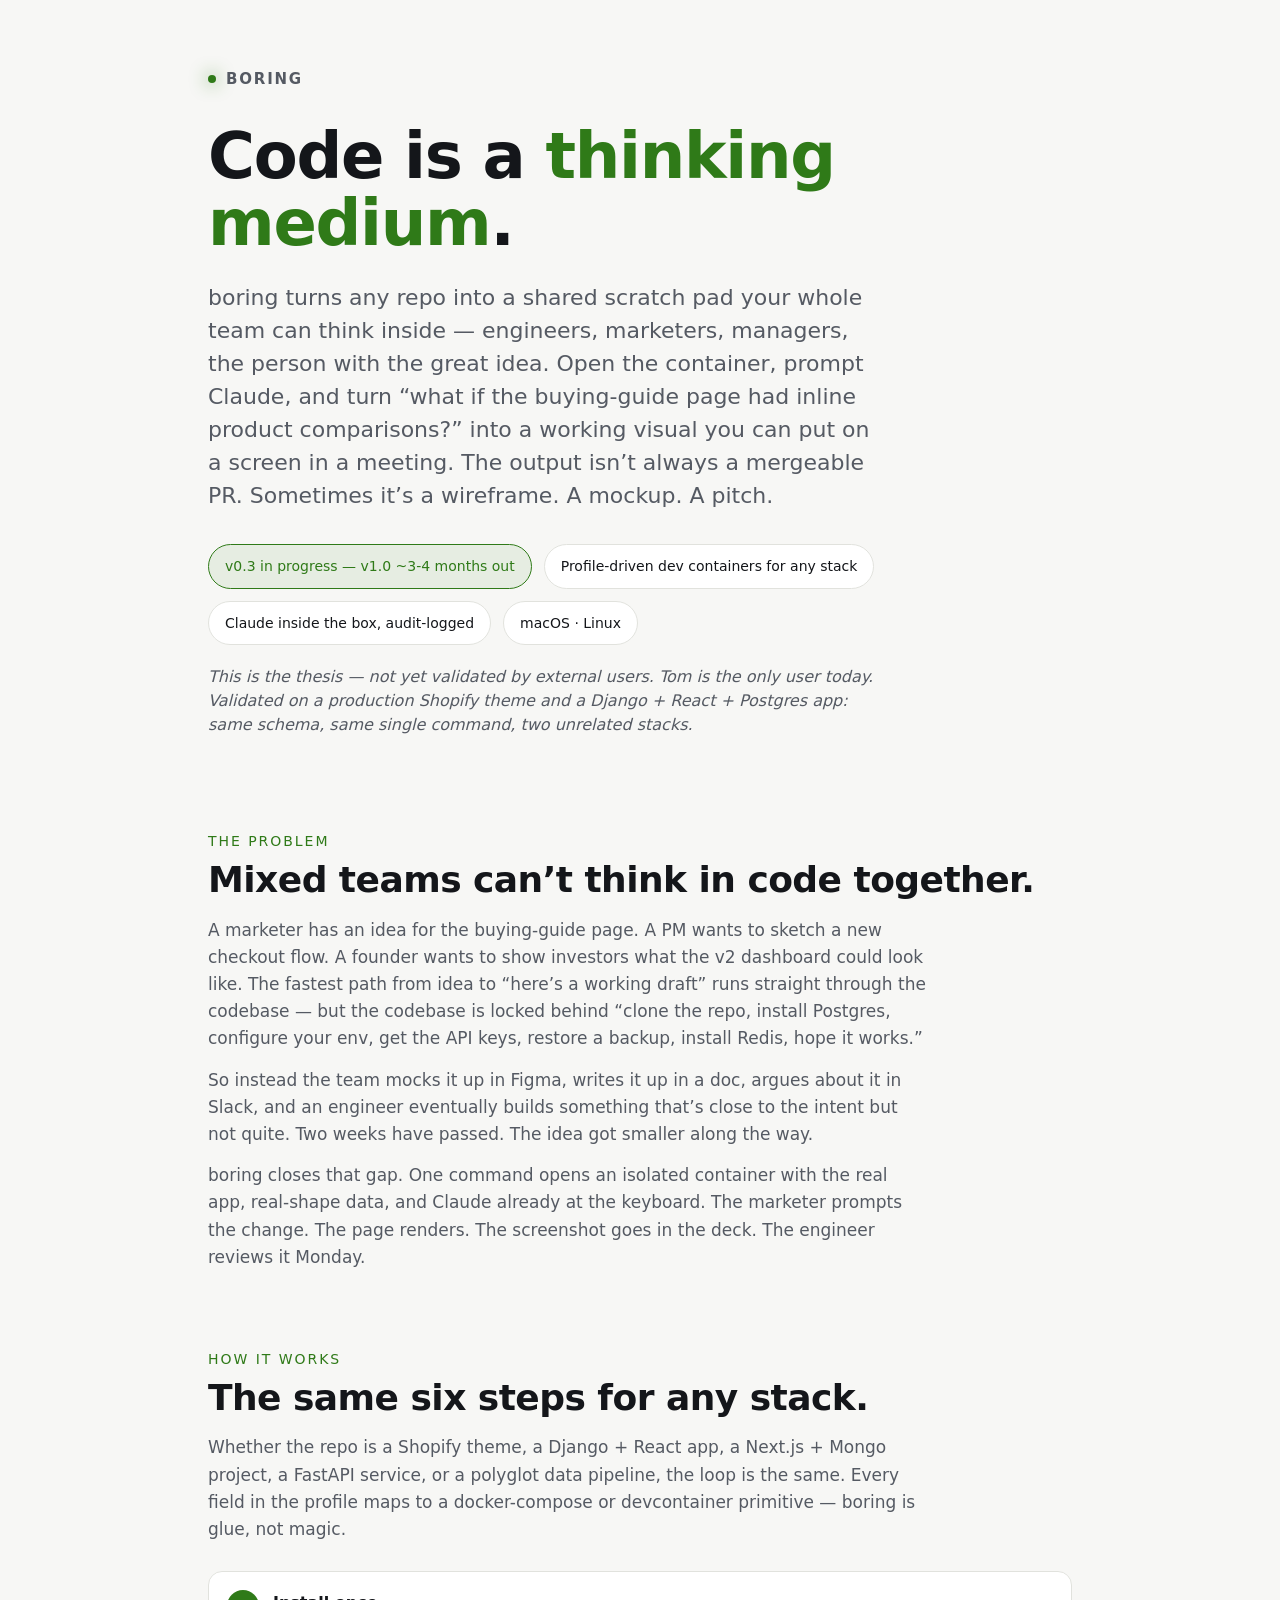
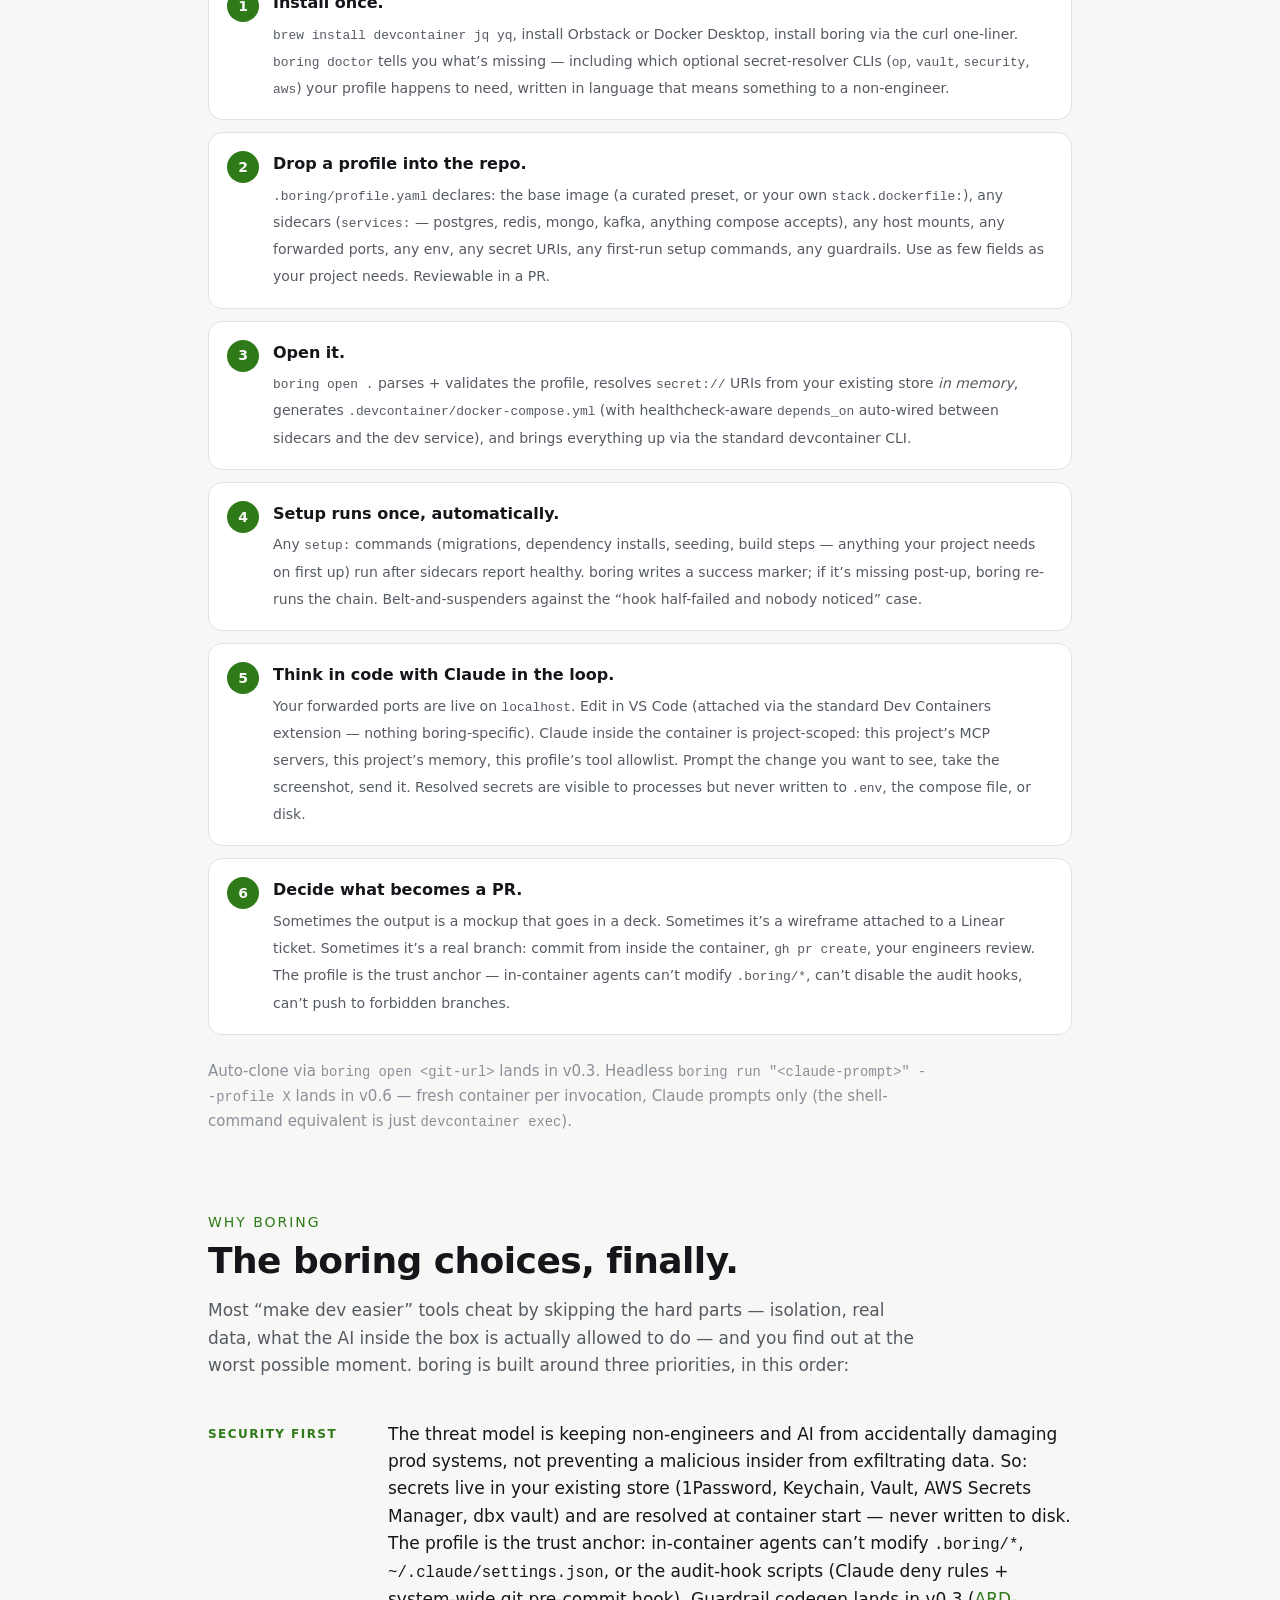
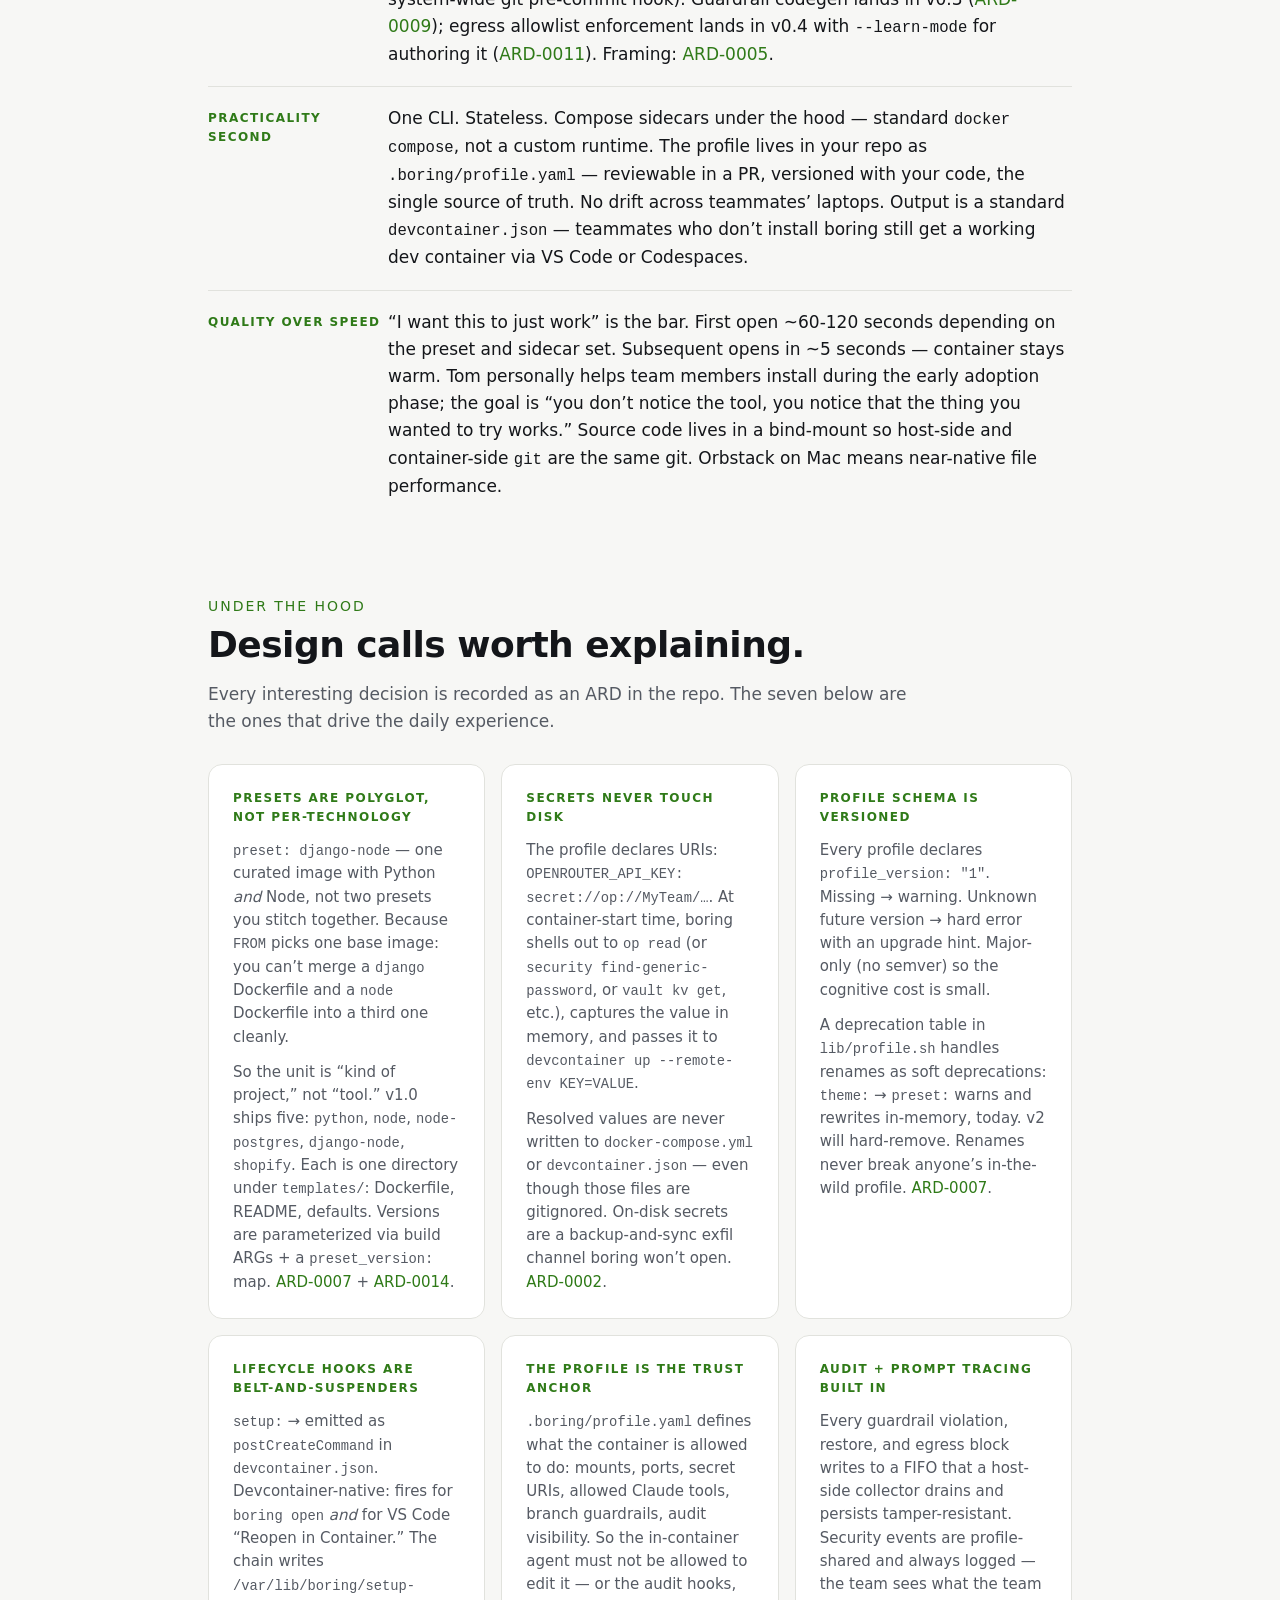
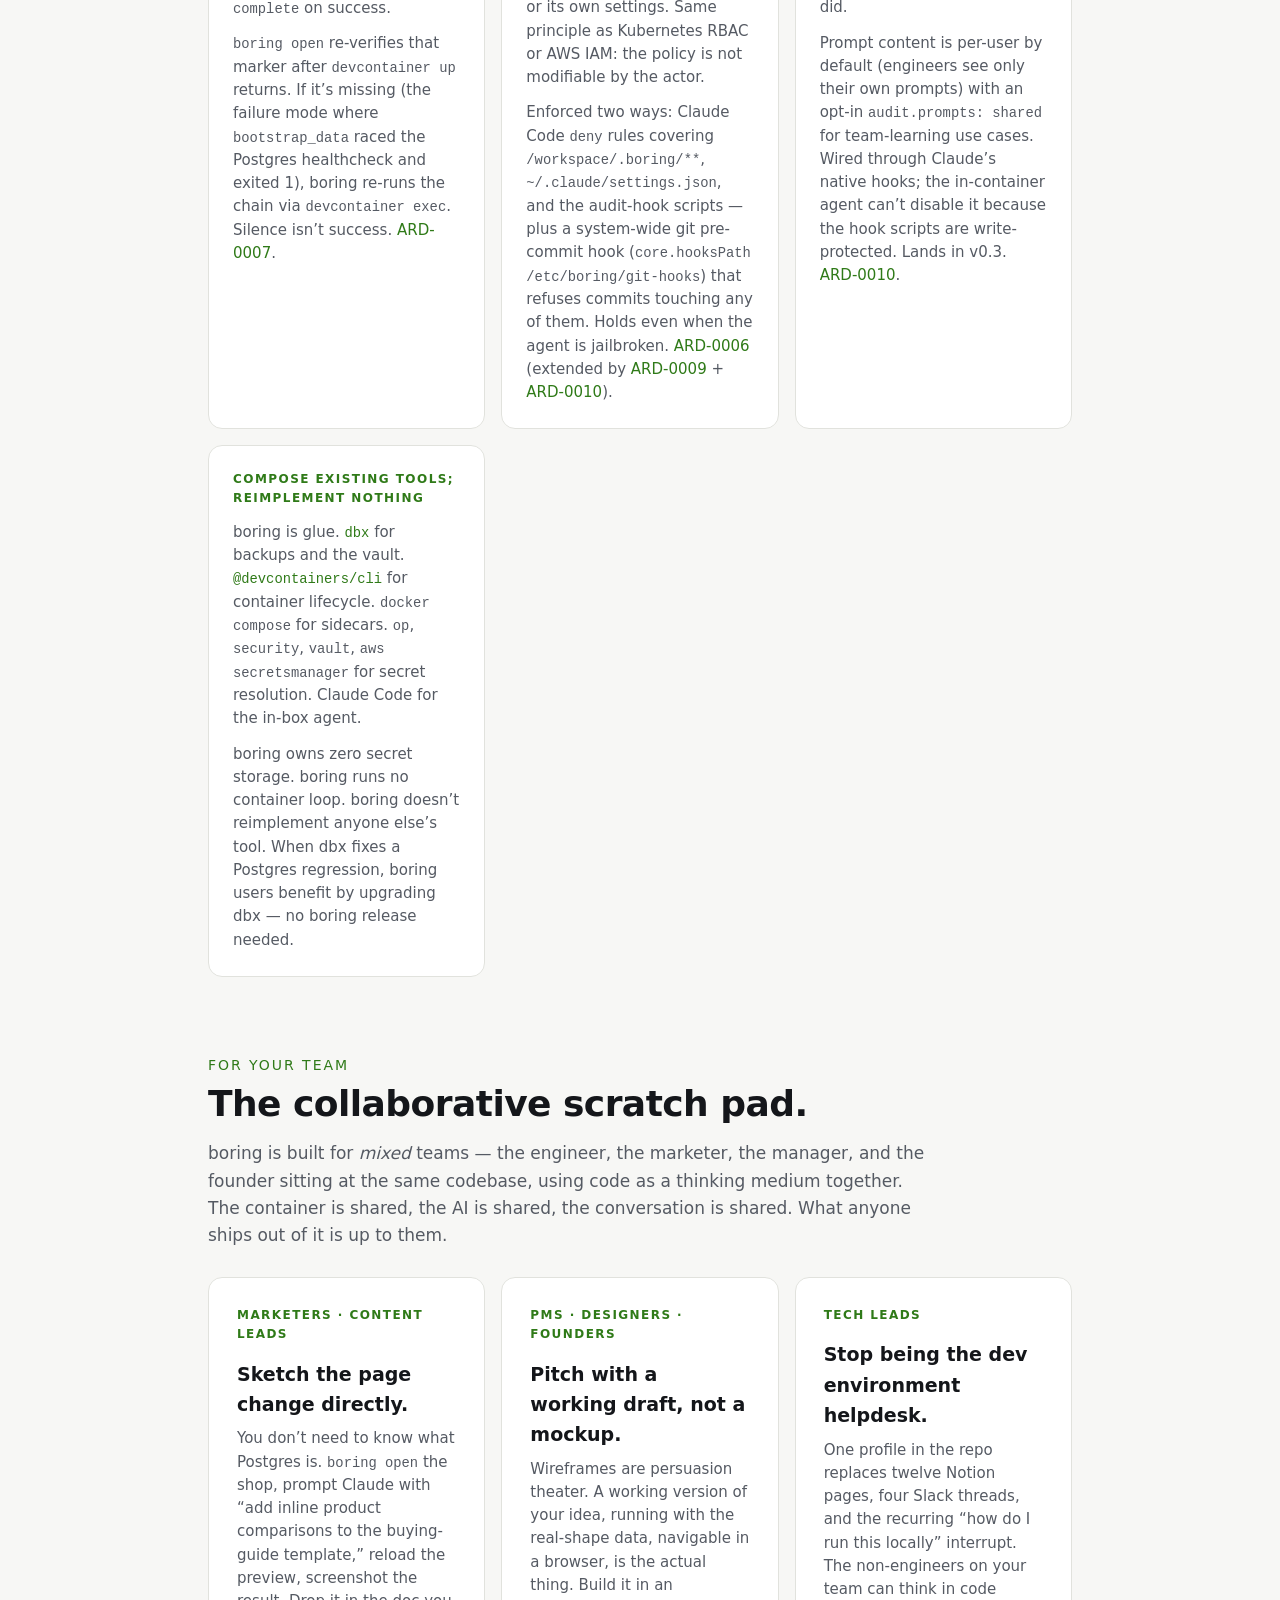
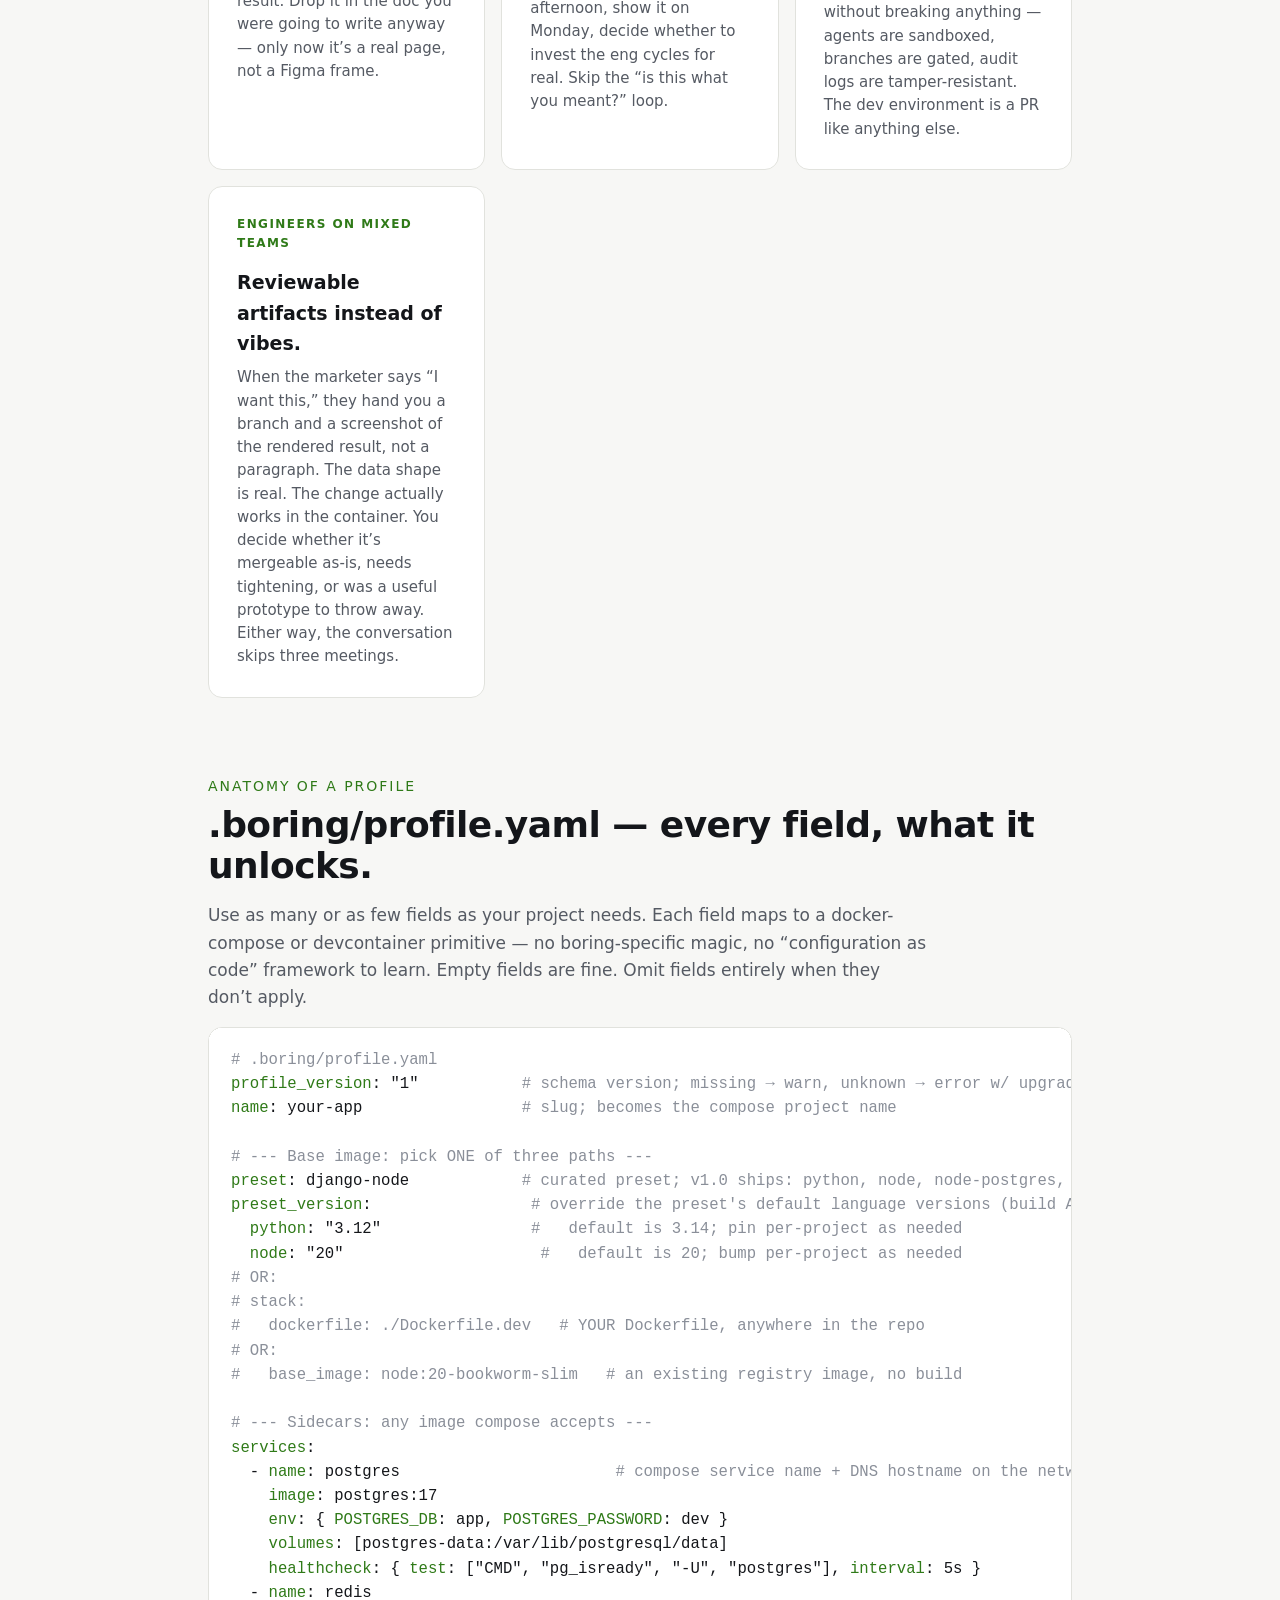
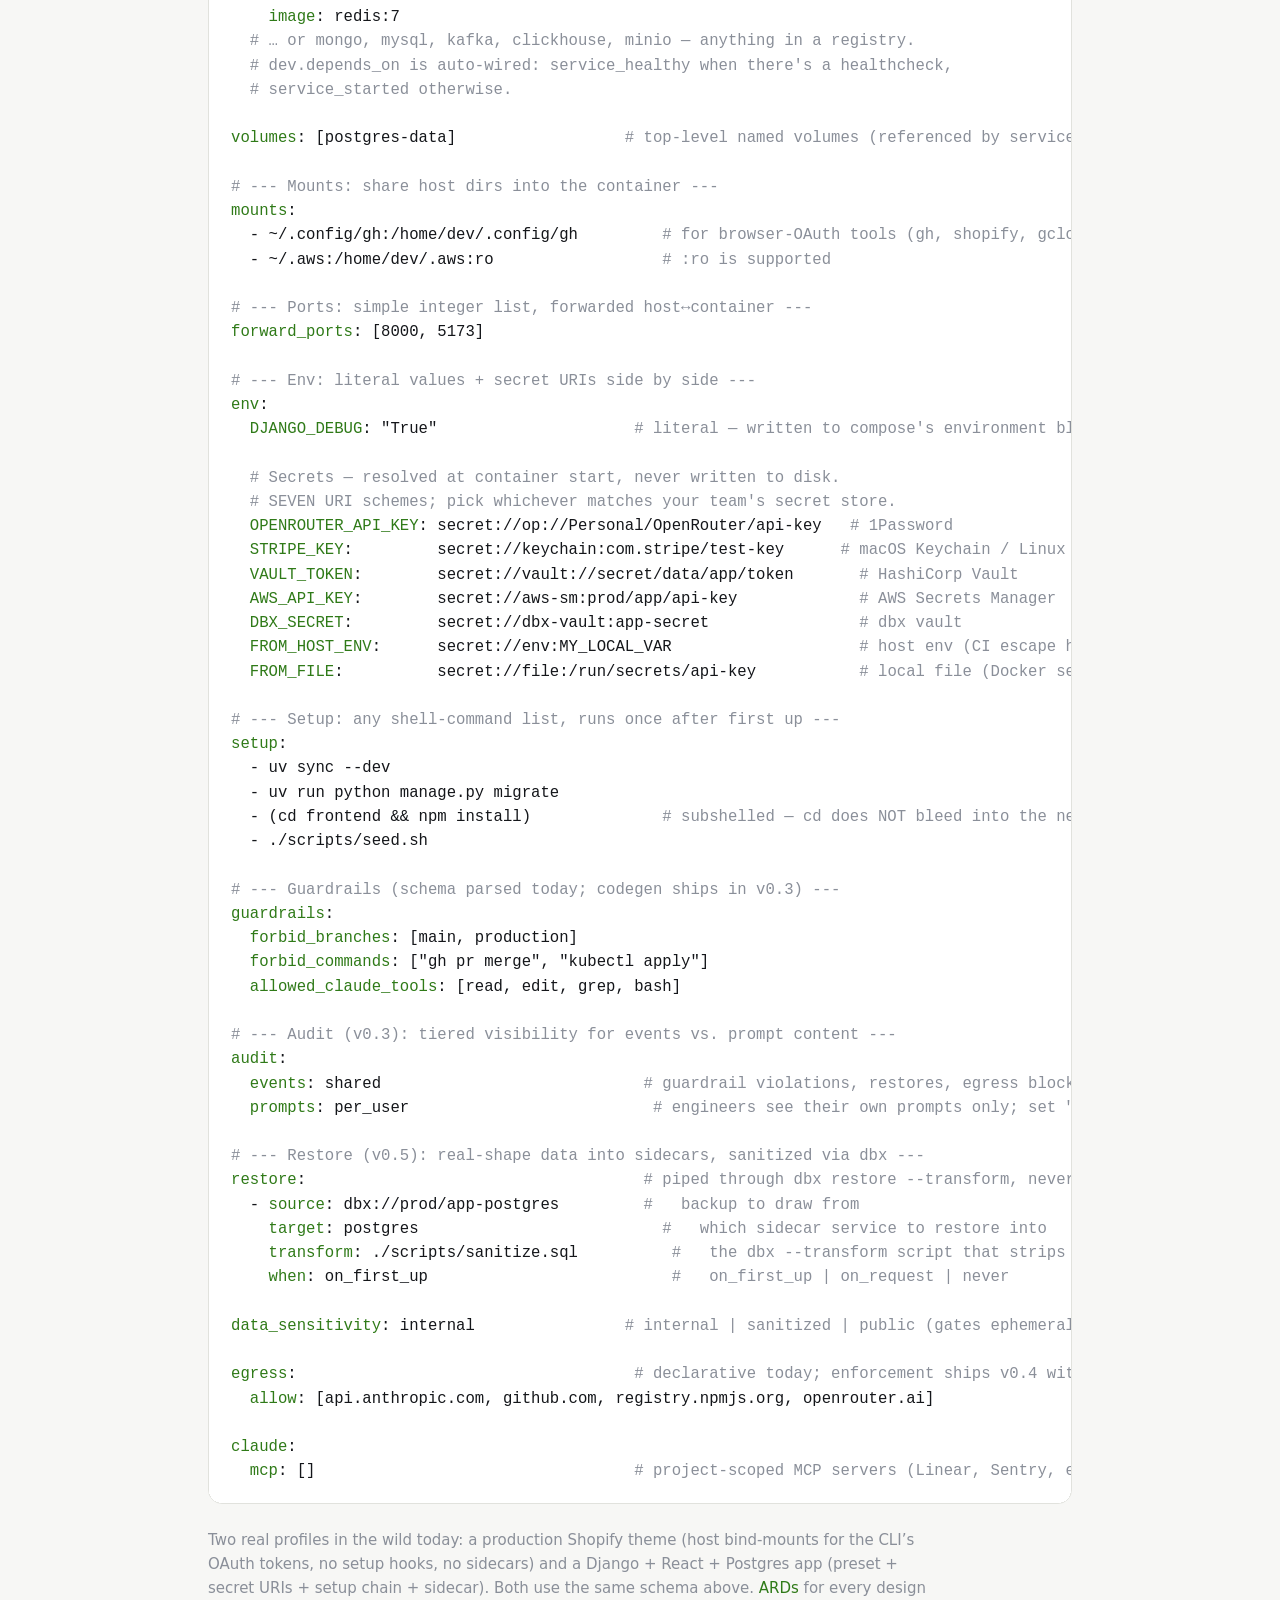
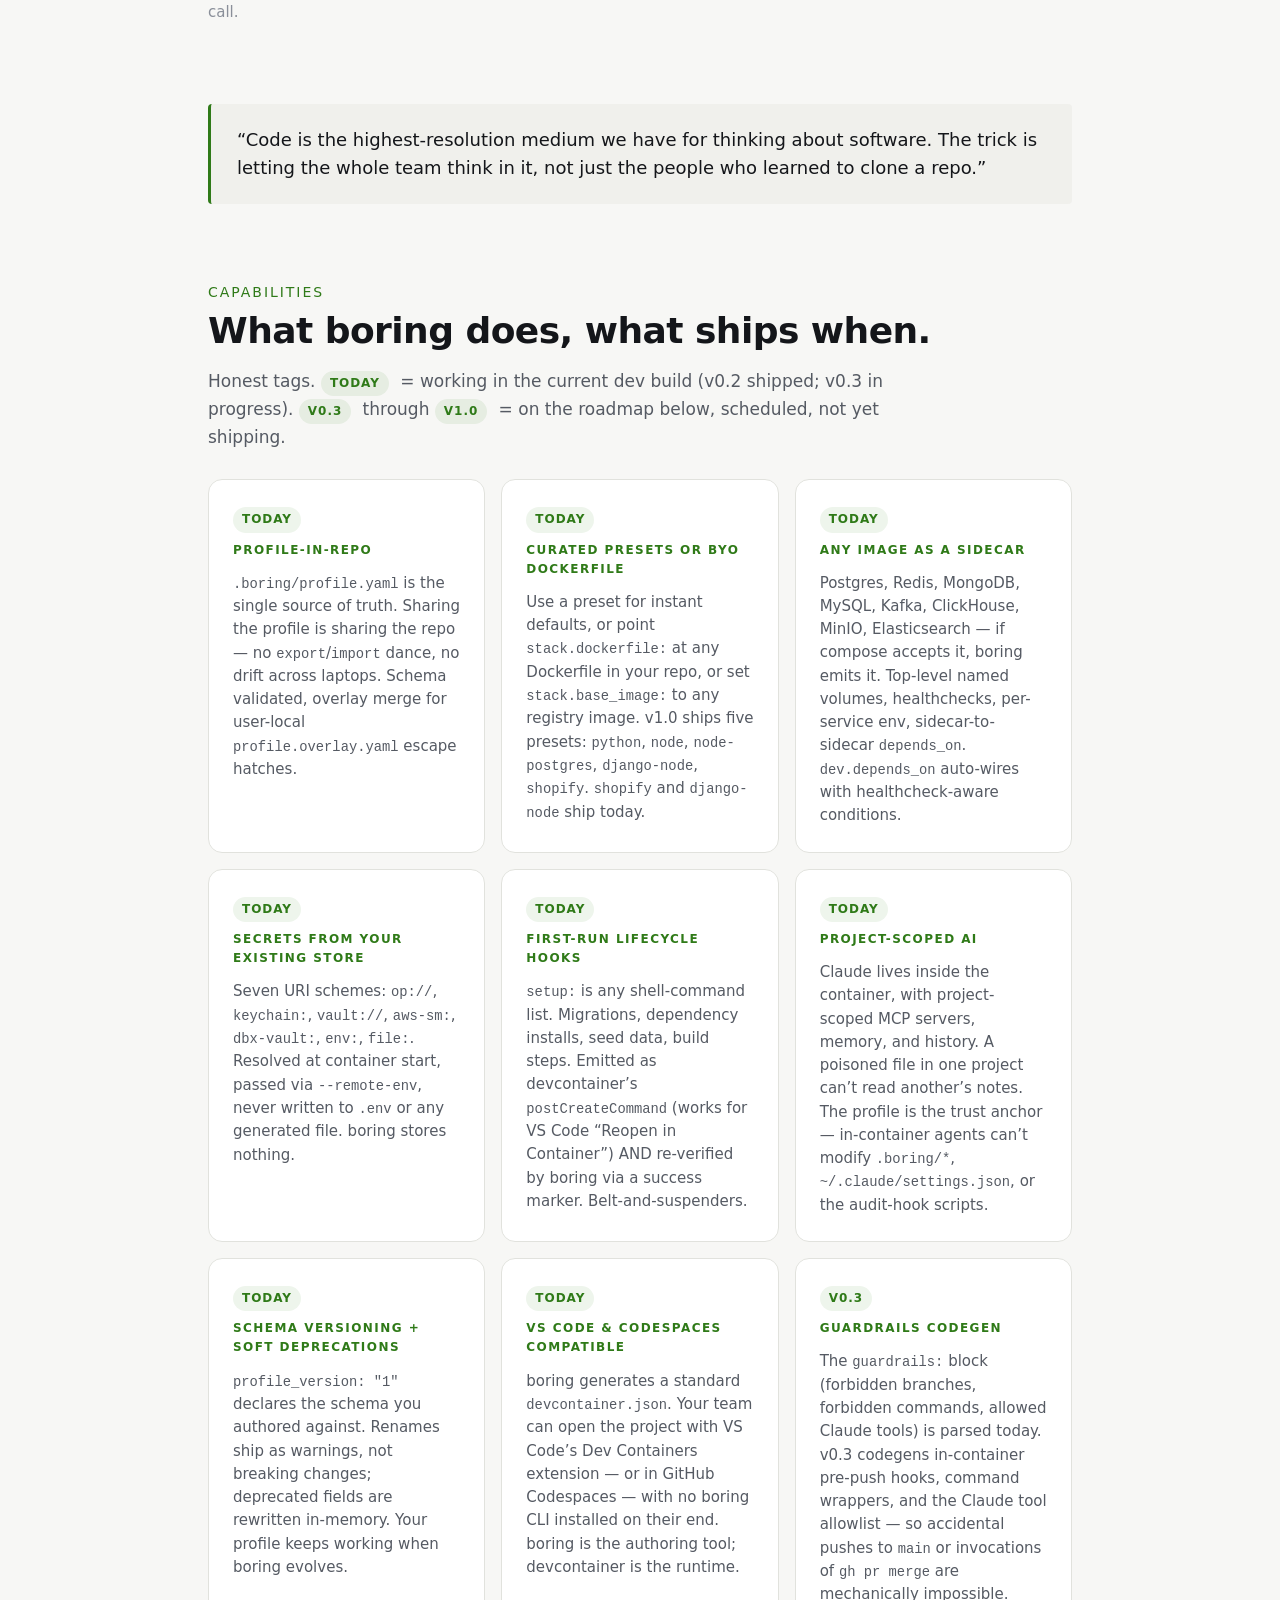
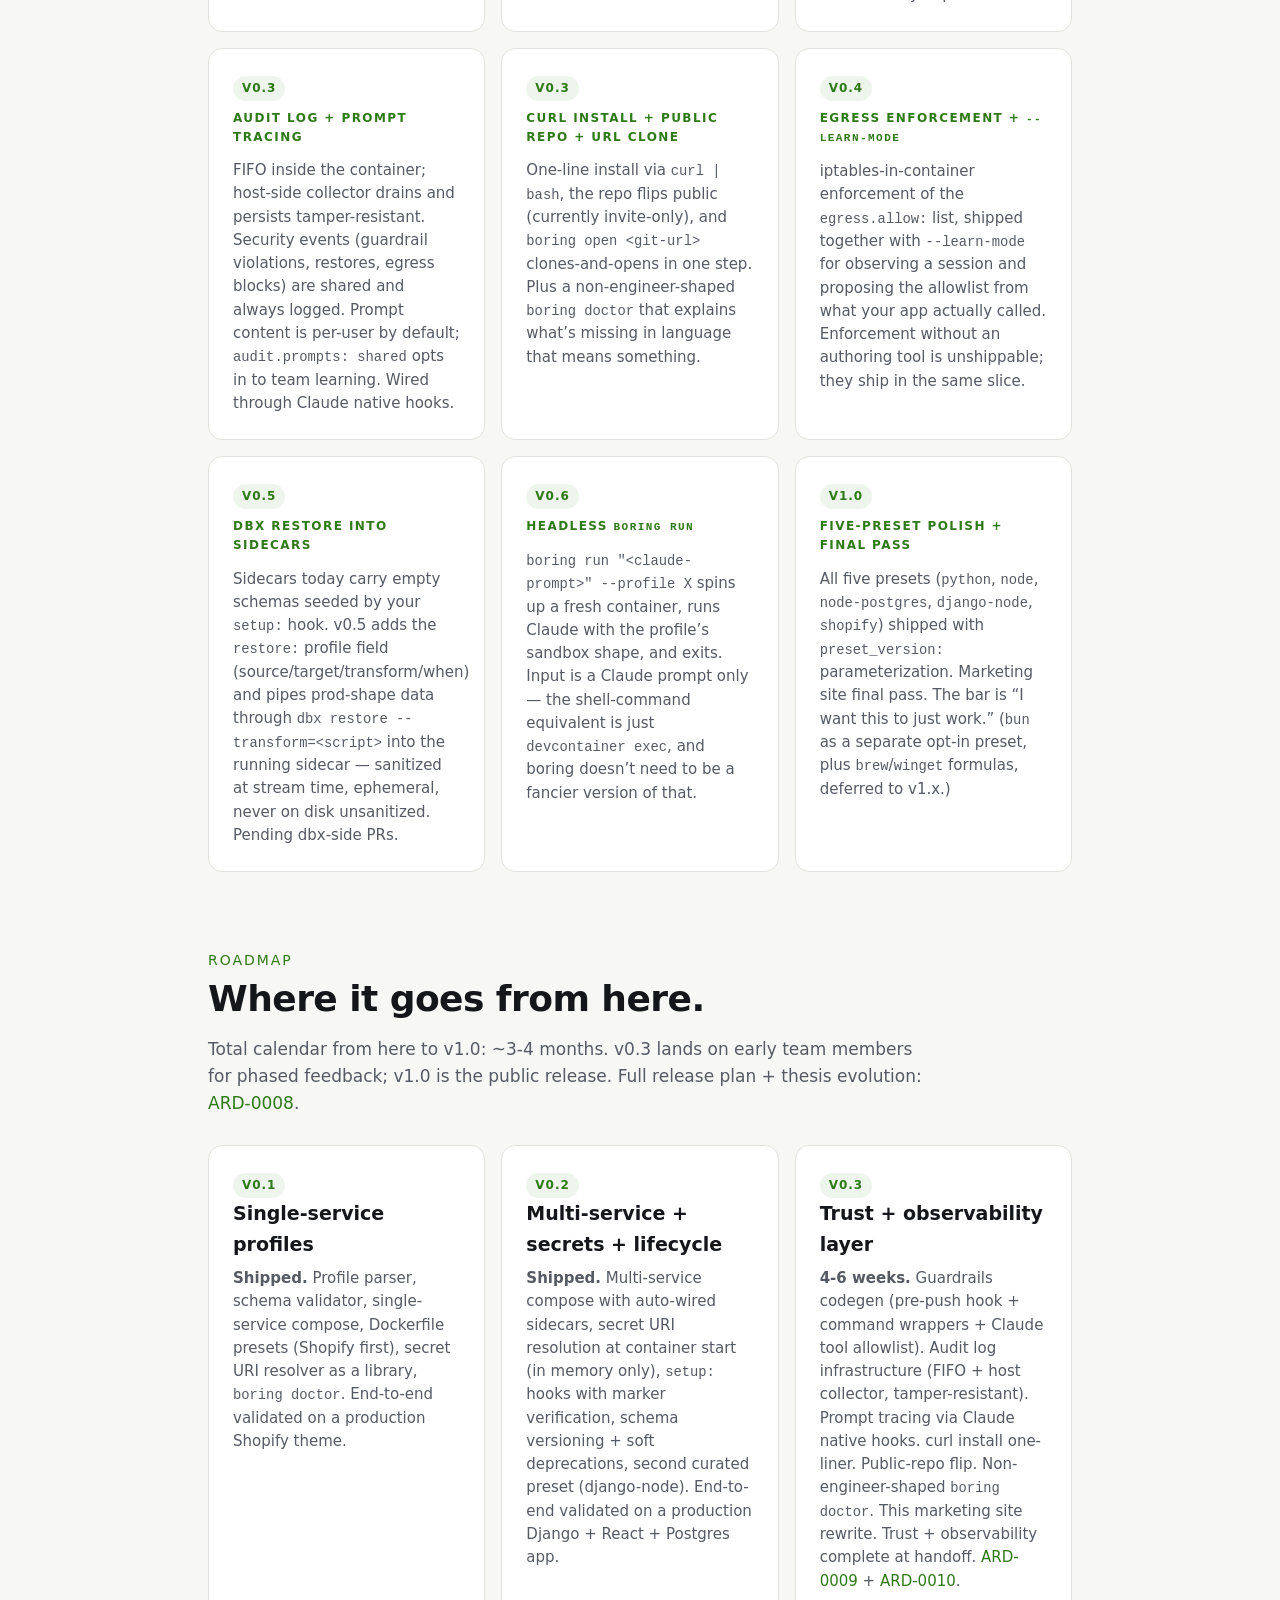
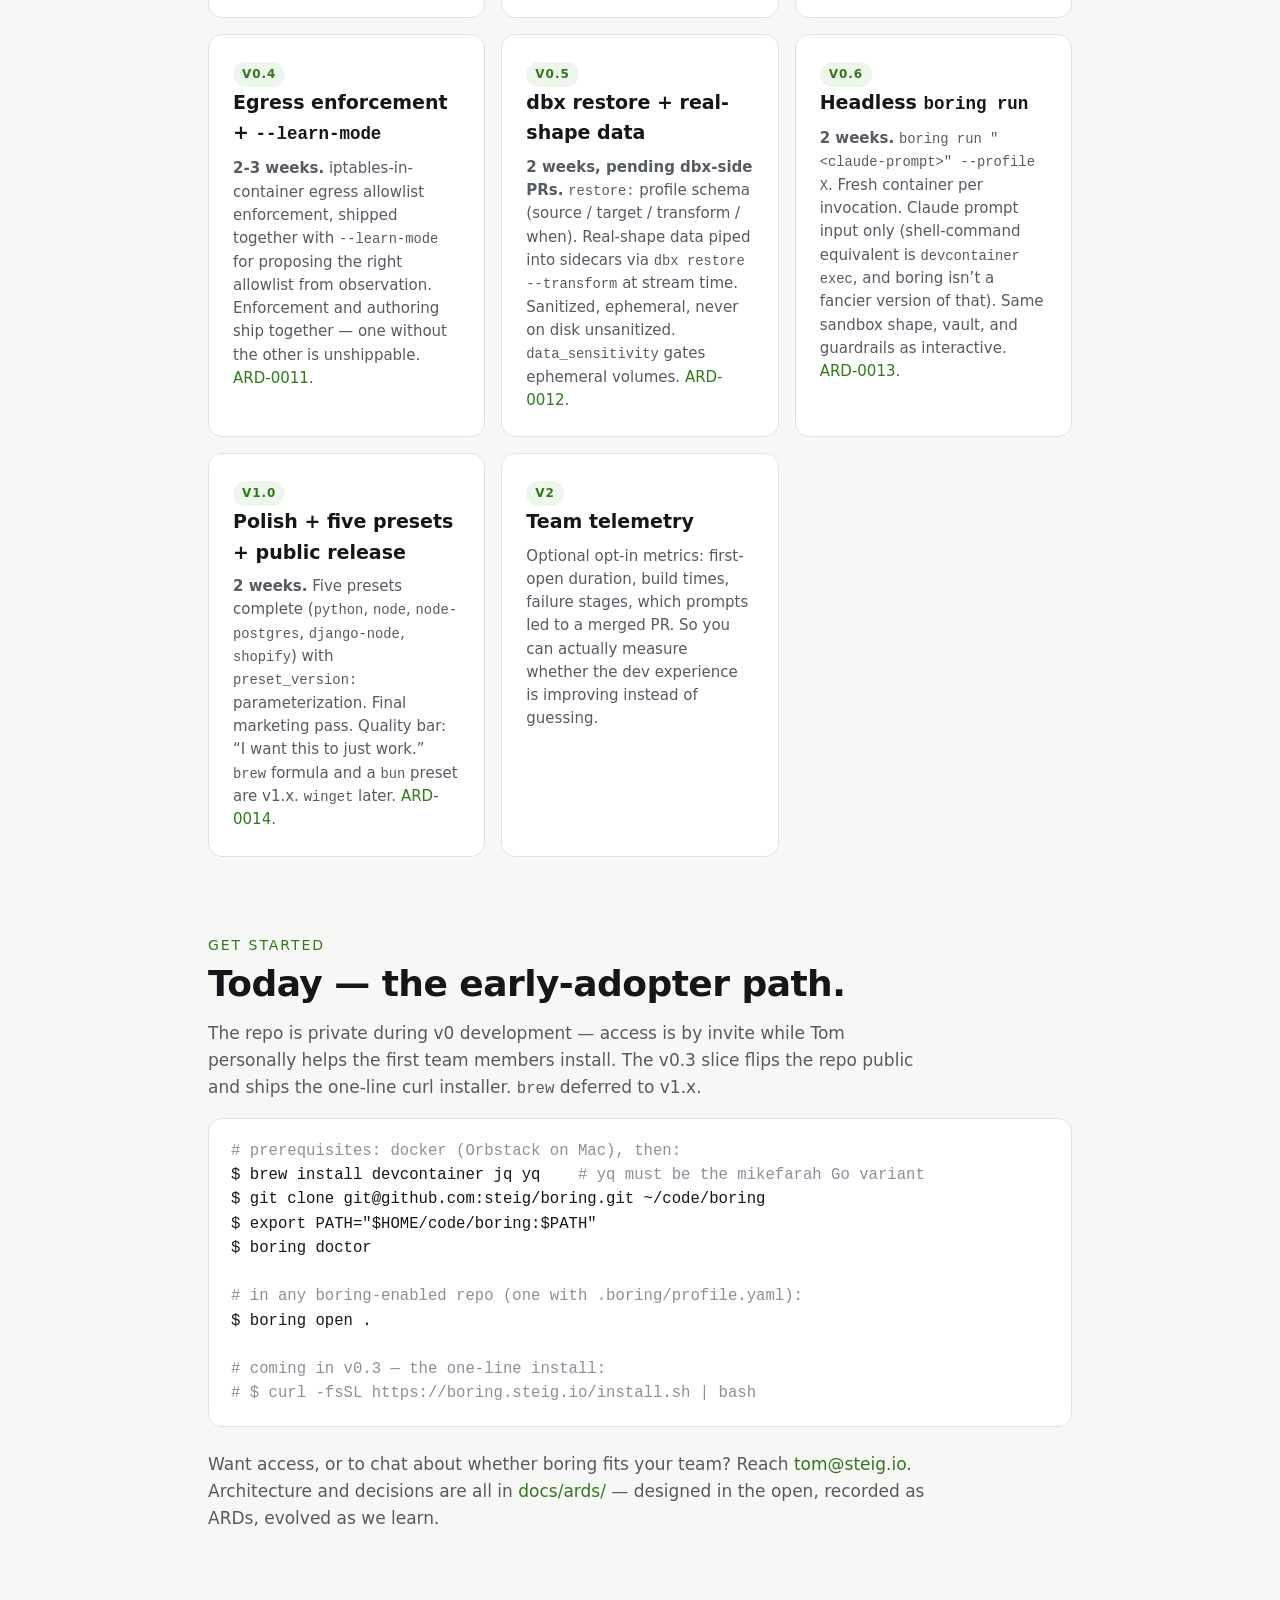
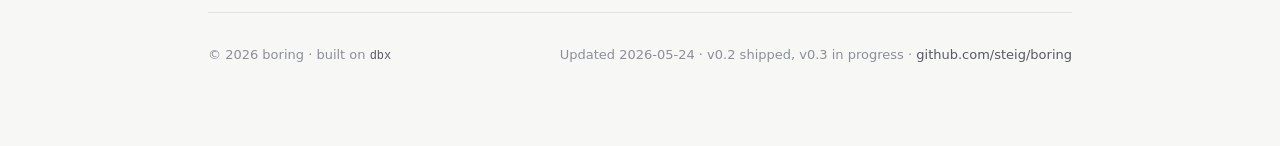
==== commit 2ba1af99: "docs: MkDocs Material site + GitHub Pages workflow Add a styled documentation site built with MkDocs" ====
--- a/docs/index.html
+++ b/docs/index.html
@@ -384,7 +384,7 @@
       </div>
       <div class="card">
         <div class="kicker">Secrets never touch disk</div>
-        <p style="margin-bottom: 12px;">The profile declares URIs: <code>OPENROUTER_API_KEY: secret://op://Lamps/&hellip;</code>. At container-start time, boring shells out to <code>op read</code> (or <code>security find-generic-password</code>, or <code>vault kv get</code>, etc.), captures the value in memory, and passes it to <code>devcontainer up --remote-env KEY=VALUE</code>.</p>
+        <p style="margin-bottom: 12px;">The profile declares URIs: <code>OPENROUTER_API_KEY: secret://op://MyTeam/&hellip;</code>. At container-start time, boring shells out to <code>op read</code> (or <code>security find-generic-password</code>, or <code>vault kv get</code>, etc.), captures the value in memory, and passes it to <code>devcontainer up --remote-env KEY=VALUE</code>.</p>
         <p>Resolved values are never written to <code>docker-compose.yml</code> or <code>devcontainer.json</code> &mdash; even though those files are gitignored. On-disk secrets are a backup-and-sync exfil channel boring won&rsquo;t open. <a href="https://github.com/steig/boring/blob/main/docs/ards/ard-0002-dbx-as-runtime-dependency.md">ARD-0002</a>.</p>
       </div>
       <div class="card">
